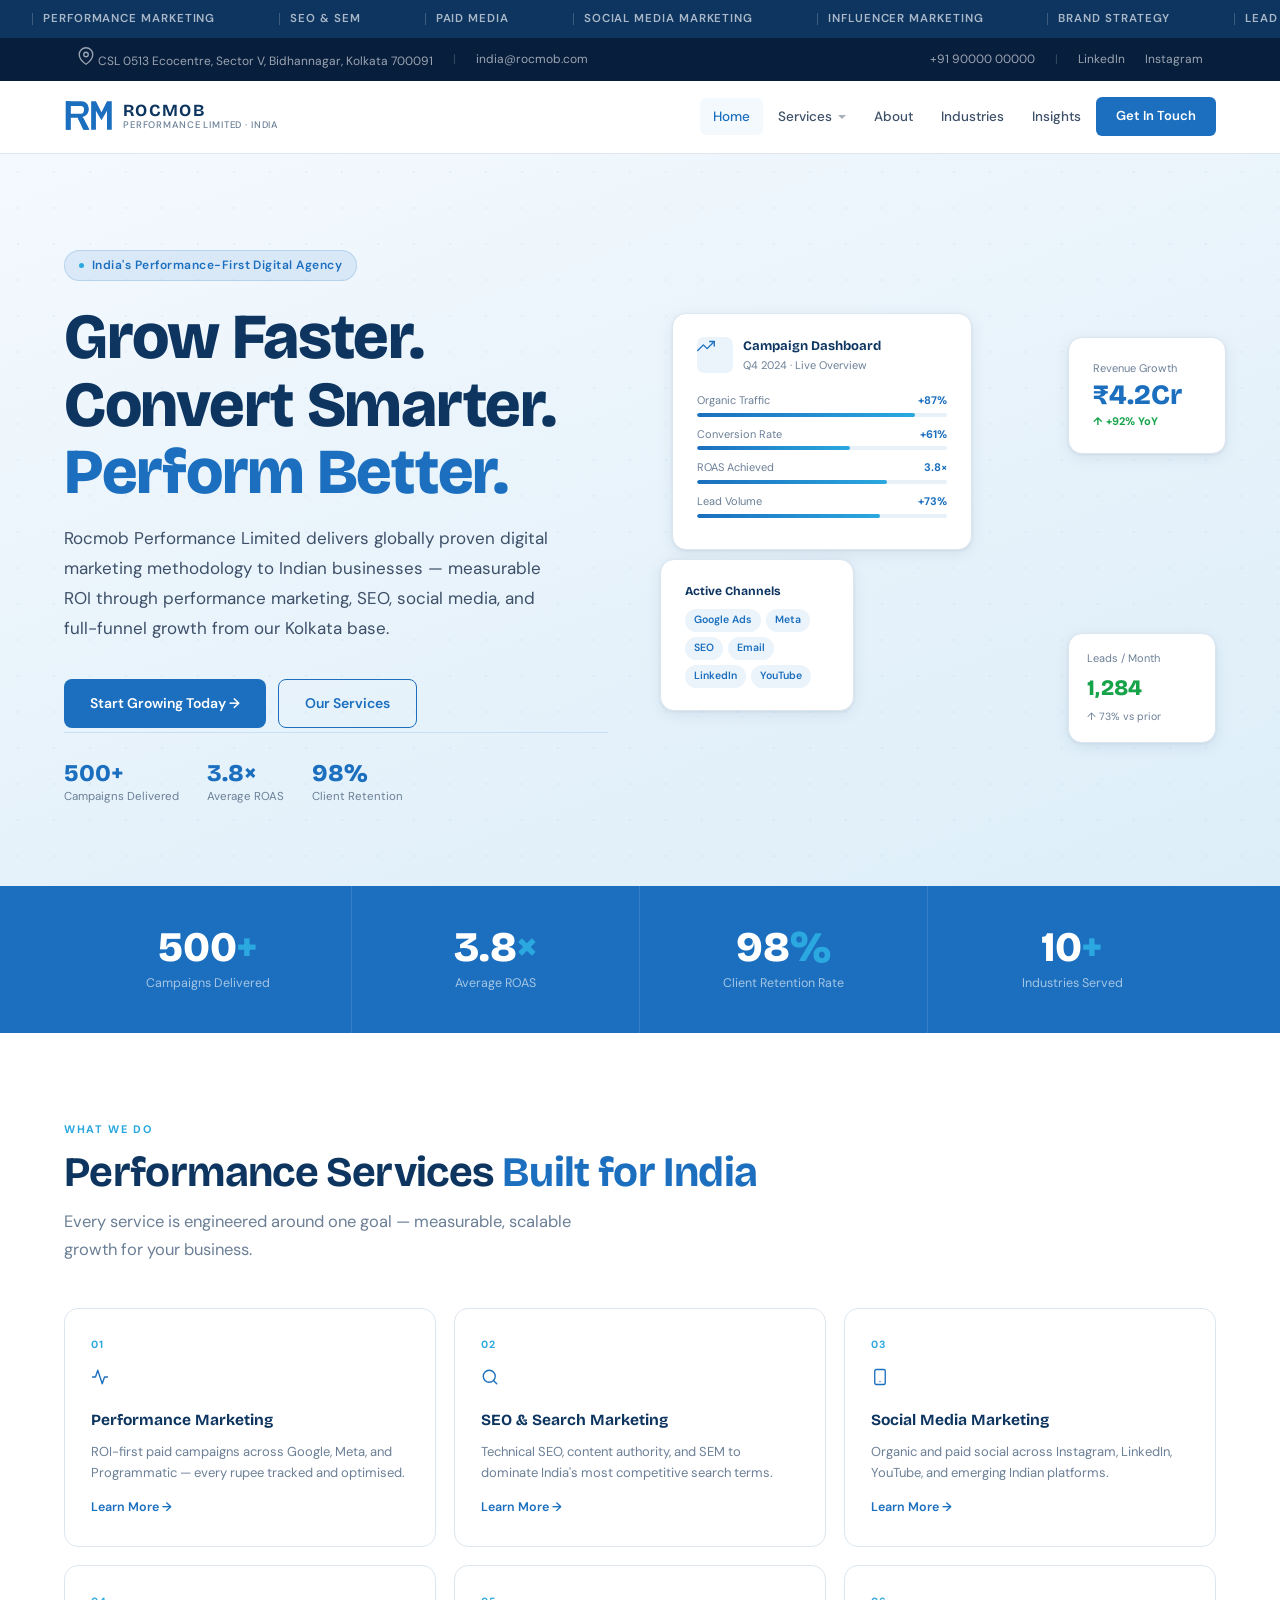
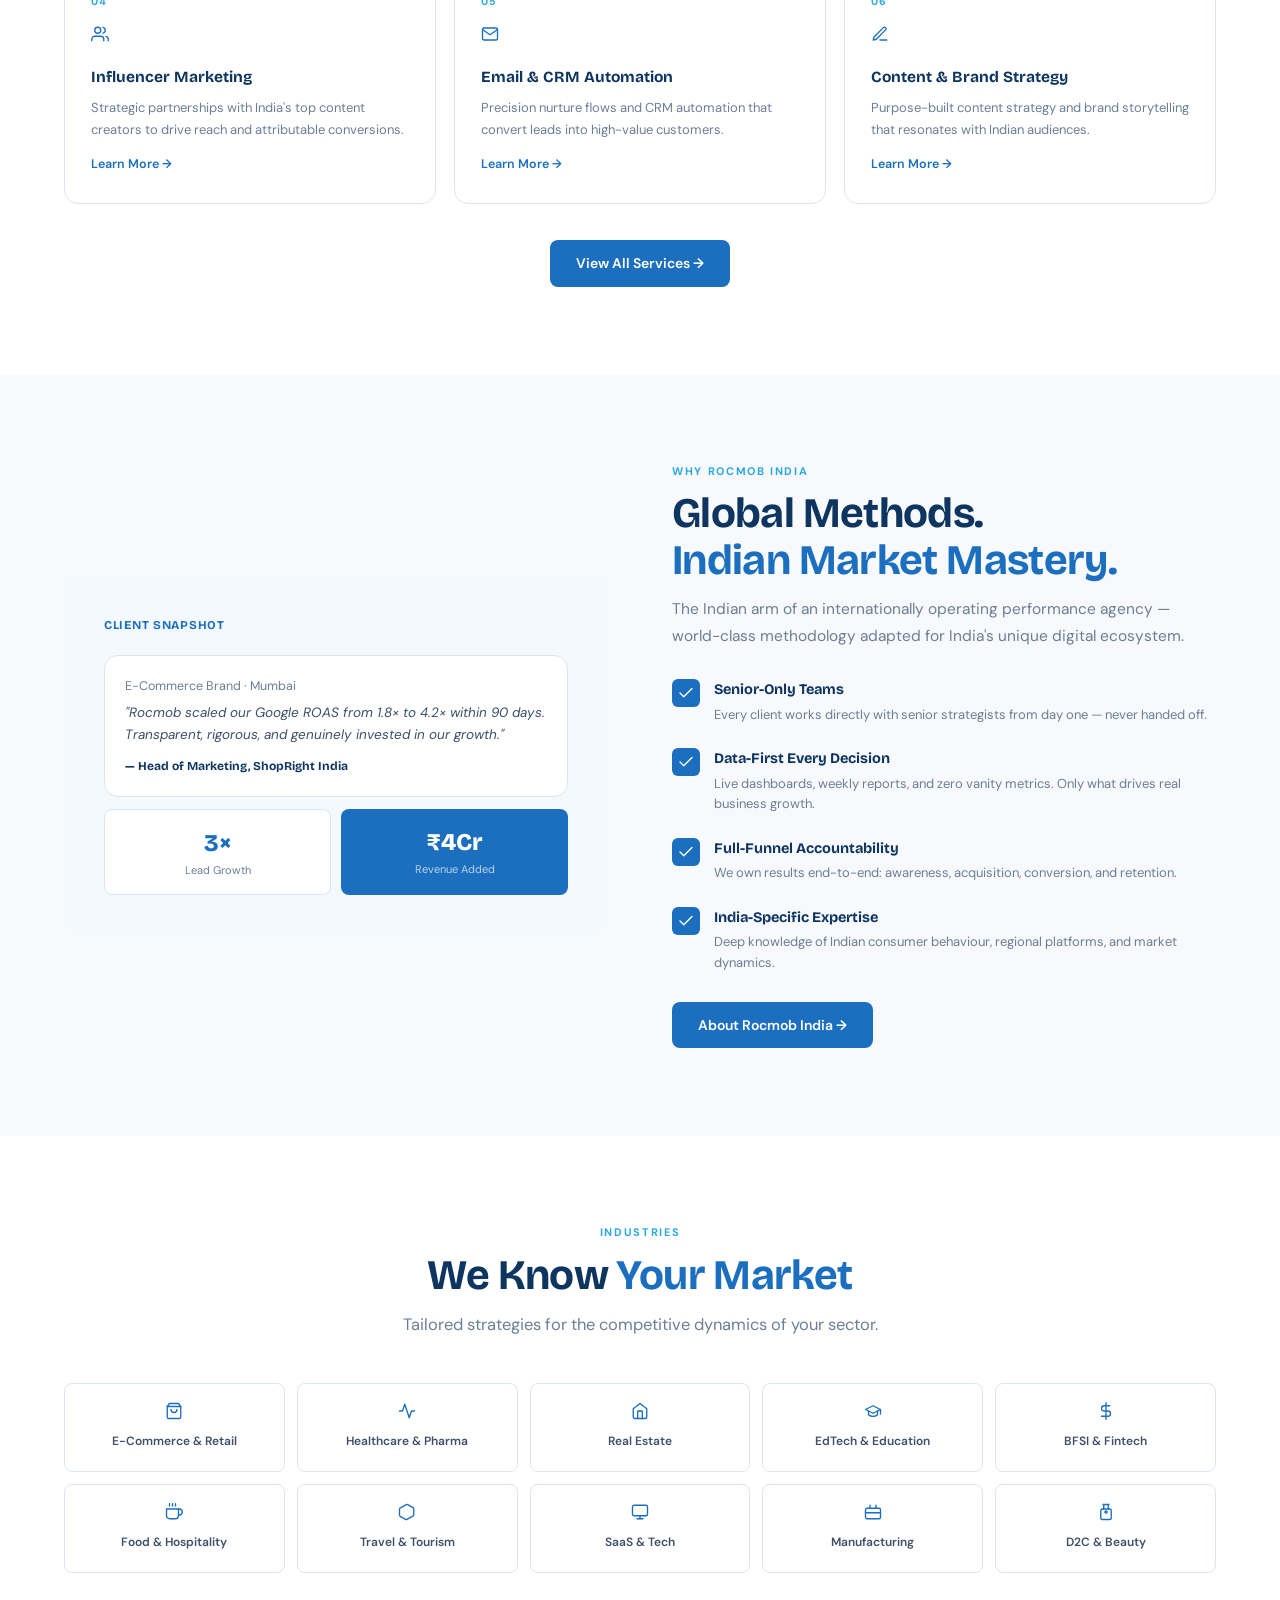
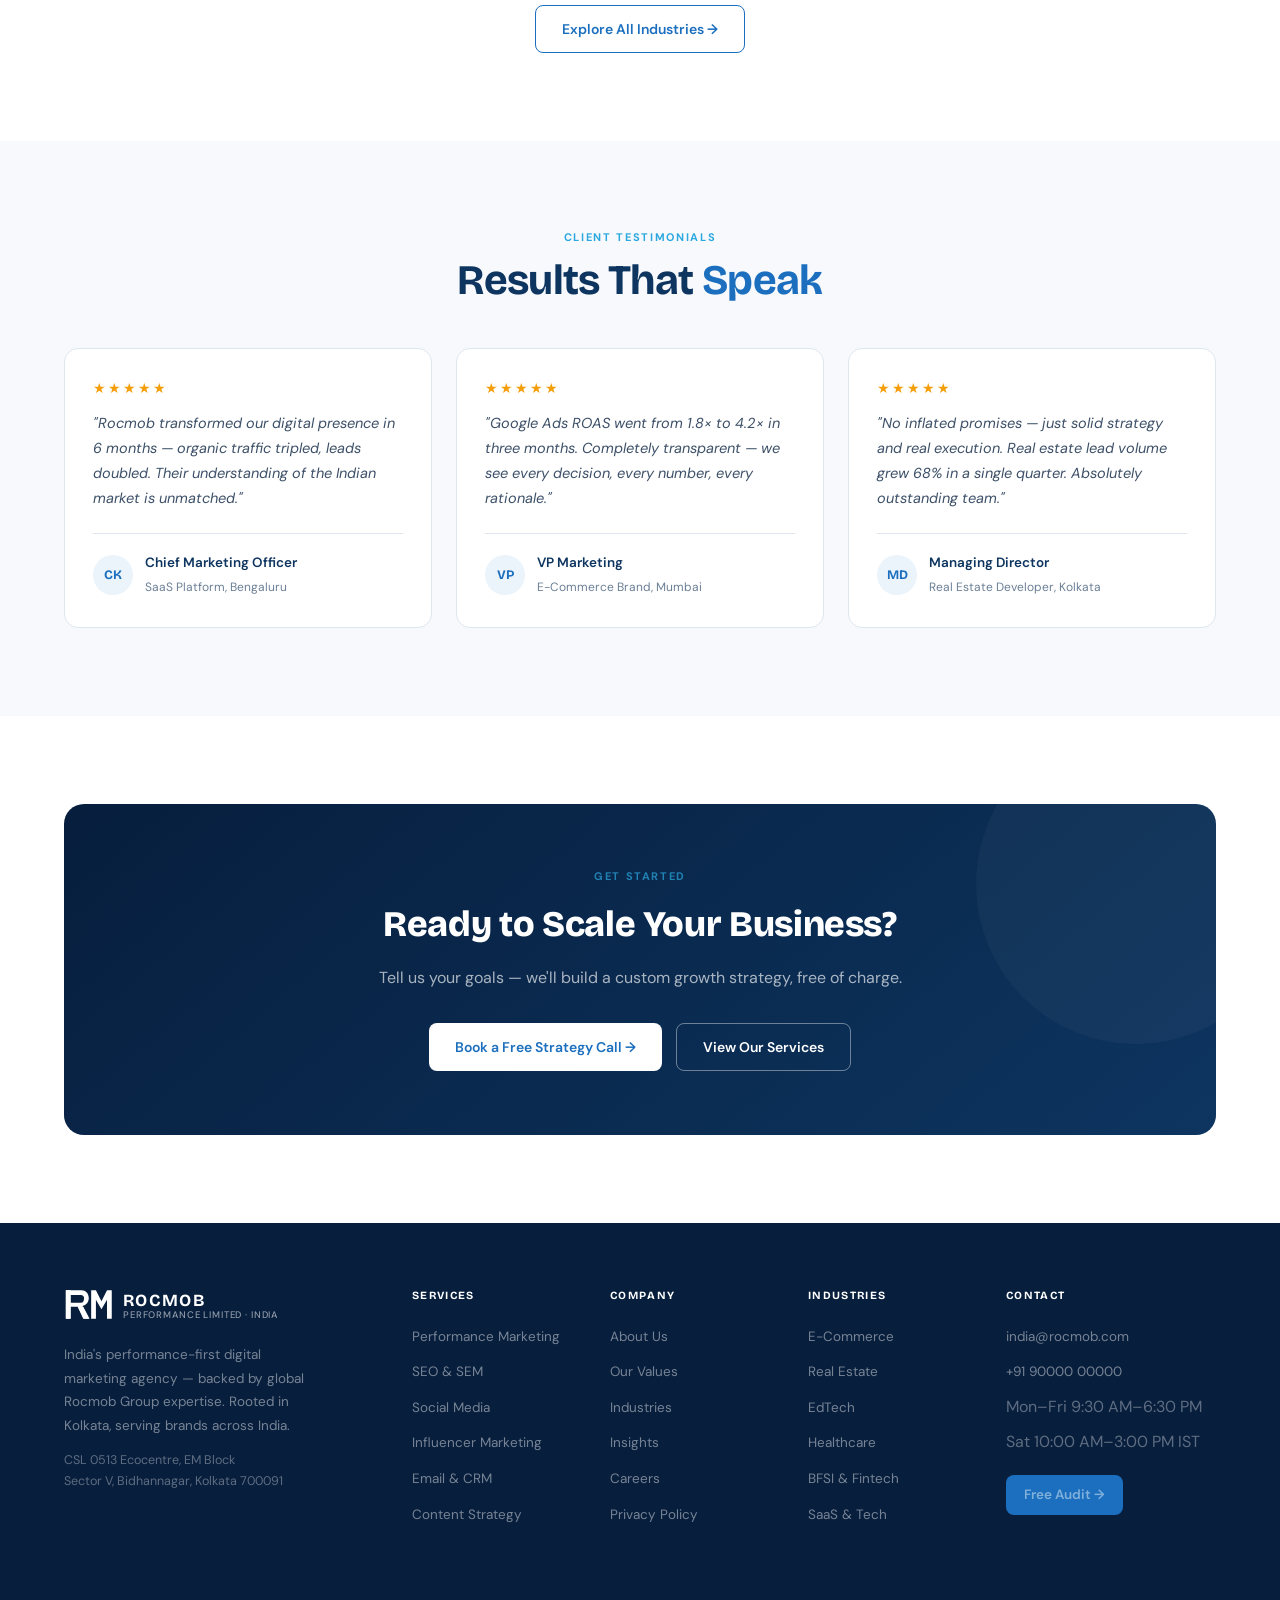
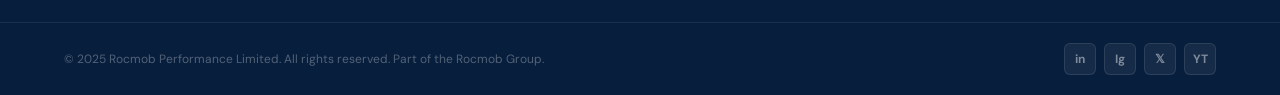
==== index.html @ 5820eddb "first commit" ====
<!DOCTYPE html>
<html lang="en">

<head>
    <meta charset="UTF-8">
    <meta name="viewport" content="width=device-width,initial-scale=1">
    <title>Home – Performance Marketing Agency, Kolkata — Rocmob Performance Limited</title>
    <link rel="stylesheet" href="_shared.css">
    <style>
        /* Hero */
        
        .hero {
            padding: 96px 0 80px;
            background: linear-gradient(160deg, #f4f9fe 0%, #e8f3fb 50%, #ddeef8 100%);
            position: relative;
            overflow: hidden;
        }
        
        .hero::before {
            content: '';
            position: absolute;
            inset: 0;
            background-image: radial-gradient(circle, rgba(27, 111, 190, 0.06) 1px, transparent 1px);
            background-size: 36px 36px;
        }
        
        .hero-grid {
            display: grid;
            grid-template-columns: 1fr 1fr;
            gap: 64px;
            align-items: center;
            position: relative;
            z-index: 1;
        }
        
        .hero-badge {
            display: inline-flex;
            align-items: center;
            gap: 8px;
            background: rgba(27, 111, 190, 0.1);
            border: 1px solid rgba(27, 111, 190, 0.18);
            color: var(--blue);
            font-size: 12px;
            font-weight: 600;
            padding: 5px 14px;
            border-radius: 100px;
            margin-bottom: 22px;
            letter-spacing: .04em;
        }
        
        .h-dot {
            width: 5px;
            height: 5px;
            background: var(--blue-lt);
            border-radius: 50%;
        }
        
        .hero-desc {
            font-size: 17px;
            color: var(--mid);
            line-height: 1.75;
            margin: 18px 0 36px;
            max-width: 500px;
        }
        
        .hero-kpi {
            display: flex;
            gap: 28px;
            padding-top: 28px;
            border-top: 1px solid rgba(27, 111, 190, 0.14);
            margin-top: 4px;
        }
        
        .kpi-num {
            font-family: 'Bricolage Grotesque', sans-serif;
            font-size: 24px;
            font-weight: 800;
            color: var(--blue);
            line-height: 1;
        }
        
        .kpi-lbl {
            font-size: 11.5px;
            color: var(--muted);
            margin-top: 3px;
        }
        /* Dashboard cards */
        
        .dash-wrap {
            position: relative;
            height: 430px;
        }
        
        .dc {
            position: absolute;
            background: #fff;
            border: 1px solid var(--border);
            border-radius: var(--r-lg);
            box-shadow: var(--sh);
            padding: 22px 24px;
        }
        
        .dc-main {
            width: 300px;
            top: 0;
            left: 0;
            z-index: 3;
        }
        
        .dc-hd {
            display: flex;
            align-items: center;
            gap: 10px;
            margin-bottom: 18px;
        }
        
        .dc-ico {
            width: 36px;
            height: 36px;
            background: var(--blue-pale);
            border-radius: 7px;
            display: flex;
            align-items: center;
            justify-content: center;
            font-size: 16px;
        }
        
        .dc-hd-txt {
            font-family: 'Bricolage Grotesque', sans-serif;
            font-size: 13px;
            font-weight: 700;
            color: var(--blue-dk);
        }
        
        .dc-hd-sub {
            font-size: 11px;
            color: var(--muted);
        }
        
        .bar-r {
            margin-bottom: 9px;
        }
        
        .bar-lbl {
            font-size: 11px;
            color: var(--muted);
            display: flex;
            justify-content: space-between;
            margin-bottom: 3px;
        }
        
        .bar-lbl strong {
            color: var(--blue);
            font-weight: 700;
        }
        
        .bar-t {
            height: 4px;
            background: #e8f0f8;
            border-radius: 2px;
            overflow: hidden;
        }
        
        .bar-f {
            height: 100%;
            background: linear-gradient(90deg, var(--blue), var(--blue-lt));
            border-radius: 2px;
        }
        
        .dc-r1 {
            width: 158px;
            top: 24px;
            right: -10px;
            z-index: 4;
        }
        
        .dc-r1 .big {
            font-family: 'Bricolage Grotesque', sans-serif;
            font-size: 28px;
            font-weight: 800;
            color: var(--blue);
            line-height: 1;
            margin: 4px 0;
        }
        
        .dc-r1 .up {
            font-size: 11px;
            color: #16a34a;
            font-weight: 700;
        }
        
        .dc-r2 {
            bottom: 32px;
            left: -12px;
            z-index: 4;
            width: 194px;
        }
        
        .dc-r3 {
            bottom: 0;
            right: 0;
            z-index: 3;
            width: 148px;
            padding: 16px 18px;
        }
        
        .pill-g {
            display: flex;
            flex-wrap: wrap;
            gap: 5px;
            margin-top: 8px;
        }
        
        .pill {
            background: var(--blue-pale);
            color: var(--blue);
            font-size: 10.5px;
            font-weight: 600;
            padding: 3px 9px;
            border-radius: 100px;
        }
        /* Services */
        
        .svc-grid {
            display: grid;
            grid-template-columns: repeat(3, 1fr);
            gap: 18px;
        }
        
        .svc {
            display: block;
            text-decoration: none;
            background: #fff;
            border: 1px solid var(--border);
            border-radius: var(--r-lg);
            padding: 28px 26px;
            transition: all .2s;
        }
        
        .svc:hover {
            border-color: var(--blue);
            box-shadow: var(--sh-md);
            transform: translateY(-3px);
        }
        
        .svc-n {
            font-size: 10.5px;
            font-weight: 700;
            letter-spacing: .1em;
            color: var(--blue-lt);
            margin-bottom: 14px;
            text-transform: uppercase;
        }
        
        .svc h3 {
            font-family: 'Bricolage Grotesque', sans-serif;
            font-size: 15.5px;
            font-weight: 700;
            color: var(--blue-dk);
            margin-bottom: 8px;
        }
        
        .svc p {
            font-size: 13px;
            color: var(--muted);
            line-height: 1.62;
        }
        
        .svc-arr {
            display: inline-flex;
            align-items: center;
            gap: 5px;
            color: var(--blue);
            font-size: 12.5px;
            font-weight: 600;
            margin-top: 14px;
        }
        /* Why */
        
        .why-l {
            background: var(--blue-xpale);
            border-radius: var(--r-xl);
            padding: 40px;
        }
        
        .why-item {
            display: flex;
            gap: 14px;
            margin-bottom: 22px;
        }
        
        .why-item:last-child {
            margin-bottom: 0;
        }
        
        .why-ck {
            width: 28px;
            height: 28px;
            background: var(--blue);
            border-radius: 6px;
            display: flex;
            align-items: center;
            justify-content: center;
            flex-shrink: 0;
            color: #fff;
            font-size: 12px;
            font-weight: 700;
            margin-top: 1px;
        }
        
        .why-item h4 {
            font-family: 'Bricolage Grotesque', sans-serif;
            font-size: 14.5px;
            font-weight: 700;
            color: var(--blue-dk);
            margin-bottom: 3px;
        }
        
        .why-item p {
            font-size: 13px;
            color: var(--muted);
            line-height: 1.6;
        }
        /* Ind */
        
        .ind-g {
            display: grid;
            grid-template-columns: repeat(5, 1fr);
            gap: 12px;
        }
        
        .ind {
            background: #fff;
            border: 1px solid var(--border);
            border-radius: var(--r);
            padding: 18px 12px;
            text-align: center;
            cursor: default;
            transition: all .18s;
        }
        
        .ind:hover {
            border-color: var(--blue);
            background: var(--blue-xpale);
        }
        
        .ind-i {
            font-size: 20px;
            display: block;
            margin-bottom: 7px;
        }
        
        .ind span {
            font-size: 12px;
            font-weight: 600;
            color: var(--mid);
        }
        
        .ind:hover span {
            color: var(--blue);
        }
        /* CTA box */
        
        .cta-box {
            background: linear-gradient(140deg, var(--navy) 0%, var(--blue-dk) 100%);
            border-radius: var(--r-xl);
            padding: 64px 56px;
            text-align: center;
            position: relative;
            overflow: hidden;
        }
        
        .cta-box::before {
            content: '';
            position: absolute;
            top: -80px;
            right: -80px;
            width: 320px;
            height: 320px;
            border-radius: 50%;
            background: rgba(255, 255, 255, 0.03);
        }
        
        .cta-box h2 {
            font-family: 'Bricolage Grotesque', sans-serif;
            font-size: 36px;
            font-weight: 800;
            color: #fff;
            margin-bottom: 12px;
            letter-spacing: -.01em;
        }
        
        .cta-box p {
            font-size: 16px;
            color: rgba(255, 255, 255, 0.65);
            margin-bottom: 32px;
        }
        
        @media(max-width:960px) {
            .hero-grid,
            .why-r {
                grid-template-columns: 1fr;
            }
            .dash-wrap {
                display: none;
            }
            .svc-grid {
                grid-template-columns: 1fr 1fr;
            }
            .ind-g {
                grid-template-columns: repeat(3, 1fr);
            }
        }
    </style>
</head>

<body>
    <div class="ticker">
        <div class="tk-track"><span class="tk-item">Performance Marketing</span><span class="tk-item">SEO &amp; SEM</span><span class="tk-item">Paid Media</span><span class="tk-item">Social Media Marketing</span><span class="tk-item">Influencer Marketing</span><span class="tk-item">Brand Strategy</span>
            <span class="tk-item">Lead Generation</span><span class="tk-item">Email &amp; CRM</span><span class="tk-item">Content Marketing</span><span class="tk-item">Conversion Optimisation</span><span class="tk-item">Google Ads</span><span class="tk-item">Meta Advertising</span>
            <span class="tk-item">Performance Marketing</span><span class="tk-item">SEO &amp; SEM</span><span class="tk-item">Paid Media</span><span class="tk-item">Social Media Marketing</span><span class="tk-item">Influencer Marketing</span><span class="tk-item">Brand Strategy</span>
            <span class="tk-item">Lead Generation</span><span class="tk-item">Email &amp; CRM</span><span class="tk-item">Content Marketing</span><span class="tk-item">Conversion Optimisation</span><span class="tk-item">Google Ads</span><span class="tk-item">Meta Advertising</span></div>
    </div>
    <div class="topbar">
        <div class="topbar-l">
            <span><svg width="18" height="18" viewBox="0 0 24 24" fill="none" stroke="currentColor" stroke-width="1.8" stroke-linecap="round" stroke-linejoin="round" style="flex-shrink:0;"><path d="M21 10c0 7-9 13-9 13s-9-6-9-13a9 9 0 0118 0z"/><circle cx="12" cy="10" r="3"/></svg> CSL 0513 Ecocentre, Sector V, Bidhannagar, Kolkata 700091</span>
            <span class="sep">|</span><a href="mailto:india@rocmob.com">india@rocmob.com</a>
        </div>
        <div class="topbar-r">
            <a href="tel:+919000000000">+91 90000 00000</a>
            <span class="sep">|</span><a href="#">LinkedIn</a><a href="#">Instagram</a>
        </div>
    </div>
    <header>
        <div class="hdr-inner">
            <a href="index.html" style="display:flex;align-items:center;gap:11px;text-decoration:none;flex-shrink:0;">
                <svg width="48" height="38" viewBox="0 0 60 48" fill="none" xmlns="http://www.w3.org/2000/svg" aria-label="Rocmob logo mark">
  <!-- R: vertical stem + bowl + diagonal leg -->
  <rect x="2" y="4" width="6" height="36" fill="#1B6FBE"/>
  <path d="M8 4 H22 C27 4 31 8 31 14 C31 19 28 23 23 24 L31 40 H24 L17 25 H8 V40 H2 V4Z M8 10 V20 H21 C24 20 25 18 25 14 C25 11 23 10 21 10Z" fill="#1B6FBE"/>
  <!-- diagonal leg of R cuts across -->
  <polygon points="17,25 24,25 32,40 25,40" fill="#1B6FBE"/>
  <!-- M: two peaks -->
  <polygon points="34,4 34,40 40,40 40,16 47,28 54,16 54,40 60,40 60,4 54,4 47,18 40,4" fill="#1B6FBE"/>
</svg>
                <div style="display:flex;flex-direction:column;line-height:1;">
                    <span style="font-family:'Bricolage Grotesque',sans-serif;font-size:17px;font-weight:700;color:#0D3560;letter-spacing:0.08em;">ROCMOB</span>
                    <span style="font-size:9.5px;font-weight:500;color:#6b7f96;letter-spacing:0.09em;text-transform:uppercase;margin-top:2px;">Performance Limited · India</span>
                </div>
            </a>
            <nav>
                <ul>
                    <li><a href="index.html" class="act">Home</a></li>
                    <li class="has-dd"><a href="services.html">Services</a>
                        <div class="dd">
                            <div class="dd-inner">
                                <a href="services.html#perf"><span class="dd-ico"><svg viewBox="0 0 24 24"><polyline points="22 12 18 12 15 21 9 3 6 12 2 12"/></svg></span>Performance Marketing</a>
                                <a href="services.html#seo"><span class="dd-ico"><svg viewBox="0 0 24 24"><circle cx="11" cy="11" r="8"/><line x1="21" y1="21" x2="16.65" y2="16.65"/></svg></span>SEO &amp; Search</a>
                                <a href="services.html#social"><span class="dd-ico"><svg viewBox="0 0 24 24"><path d="M18 2h-3a5 5 0 00-5 5v3H7v4h3v8h4v-8h3l1-4h-4V7a1 1 0 011-1h3z"/></svg></span>Social Media</a>
                                <a href="services.html#influencer"><span class="dd-ico"><svg viewBox="0 0 24 24"><path d="M17 21v-2a4 4 0 00-4-4H5a4 4 0 00-4 4v2"/><circle cx="9" cy="7" r="4"/><path d="M23 21v-2a4 4 0 00-3-3.87"/><path d="M16 3.13a4 4 0 010 7.75"/></svg></span>Influencer Marketing</a>
                                <a href="services.html#email"><span class="dd-ico"><svg viewBox="0 0 24 24"><path d="M4 4h16c1.1 0 2 .9 2 2v12c0 1.1-.9 2-2 2H4c-1.1 0-2-.9-2-2V6c0-1.1.9-2 2-2z"/><polyline points="22,6 12,13 2,6"/></svg></span>Email &amp; CRM</a>
                                <a href="services.html#content"><span class="dd-ico"><svg viewBox="0 0 24 24"><path d="M14 2H6a2 2 0 00-2 2v16a2 2 0 002 2h12a2 2 0 002-2V8z"/><polyline points="14 2 14 8 20 8"/><line x1="16" y1="13" x2="8" y2="13"/><line x1="16" y1="17" x2="8" y2="17"/><polyline points="10 9 9 9 8 9"/></svg></span>Content Strategy</a>
                            </div>
                        </div>
                    </li>
                    <li><a href="about.html">About</a></li>
                    <li><a href="industries.html">Industries</a></li>
                    <li><a href="blog.html">Insights</a></li>
                    <li><a href="contact.html" class="nav-cta">Get In Touch</a></li>
                </ul>
            </nav>
        </div>
    </header>

    <section class="hero">
        <div class="wrap hero-grid">
            <div>
                <div class="hero-badge"><span class="h-dot"></span>India's Performance-First Digital Agency</div>
                <h1 class="disp">Grow Faster.<br>Convert Smarter.<br><span>Perform Better.</span></h1>
                <p class="hero-desc">Rocmob Performance Limited delivers globally proven digital marketing methodology to Indian businesses — measurable ROI through performance marketing, SEO, social media, and full-funnel growth from our Kolkata base.</p>
                <div style="display:flex;gap:12px;flex-wrap:wrap;">
                    <a href="contact.html" class="btn btn-primary">Start Growing Today →</a>
                    <a href="services.html" class="btn btn-outline">Our Services</a>
                </div>
                <div class="hero-kpi">
                    <div>
                        <div class="kpi-num">500+</div>
                        <div class="kpi-lbl">Campaigns Delivered</div>
                    </div>
                    <div>
                        <div class="kpi-num">3.8×</div>
                        <div class="kpi-lbl">Average ROAS</div>
                    </div>
                    <div>
                        <div class="kpi-num">98%</div>
                        <div class="kpi-lbl">Client Retention</div>
                    </div>
                </div>
            </div>
            <div class="dash-wrap">
                <div class="dc dc-main">
                    <div class="dc-hd">
                        <div class="dc-ico" style="color:var(--blue);display:block;"><svg width="18" height="18" viewBox="0 0 24 24" fill="none" stroke="currentColor" stroke-width="1.8" stroke-linecap="round" stroke-linejoin="round" style="flex-shrink:0;"><polyline points="23 6 13.5 15.5 8.5 10.5 1 18"/><polyline points="17 6 23 6 23 12"/></svg></div>
                        <div>
                            <div class="dc-hd-txt">Campaign Dashboard</div>
                            <div class="dc-hd-sub">Q4 2024 · Live Overview</div>
                        </div>
                    </div>
                    <div class="bar-r">
                        <div class="bar-lbl"><span>Organic Traffic</span><strong>+87%</strong></div>
                        <div class="bar-t">
                            <div class="bar-f" style="width:87%"></div>
                        </div>
                    </div>
                    <div class="bar-r">
                        <div class="bar-lbl"><span>Conversion Rate</span><strong>+61%</strong></div>
                        <div class="bar-t">
                            <div class="bar-f" style="width:61%"></div>
                        </div>
                    </div>
                    <div class="bar-r">
                        <div class="bar-lbl"><span>ROAS Achieved</span><strong>3.8×</strong></div>
                        <div class="bar-t">
                            <div class="bar-f" style="width:76%"></div>
                        </div>
                    </div>
                    <div class="bar-r">
                        <div class="bar-lbl"><span>Lead Volume</span><strong>+73%</strong></div>
                        <div class="bar-t">
                            <div class="bar-f" style="width:73%"></div>
                        </div>
                    </div>
                </div>
                <div class="dc dc-r1">
                    <div style="font-size:11px;color:var(--muted);">Revenue Growth</div>
                    <div class="big">₹4.2Cr</div>
                    <div class="up">↑ +92% YoY</div>
                </div>
                <div class="dc dc-r2">
                    <div style="font-family:'Bricolage Grotesque',sans-serif;font-size:12px;font-weight:700;color:var(--blue-dk);margin-bottom:8px;">Active Channels</div>
                    <div class="pill-g">
                        <span class="pill">Google Ads</span><span class="pill">Meta</span><span class="pill">SEO</span>
                        <span class="pill">Email</span><span class="pill">LinkedIn</span><span class="pill">YouTube</span>
                    </div>
                </div>
                <div class="dc dc-r3">
                    <div style="font-size:11px;color:var(--muted);">Leads / Month</div>
                    <div style="font-family:'Bricolage Grotesque',sans-serif;font-size:22px;font-weight:800;color:#16a34a;margin:3px 0;">1,284</div>
                    <div style="font-size:10.5px;color:var(--muted);">↑ 73% vs prior</div>
                </div>
            </div>
        </div>
    </section>

    <div class="stats-bar">
        <div class="stats-inner">
            <div class="stat">
                <div class="stat-n">500<span class="stat-u">+</span></div>
                <div class="stat-l">Campaigns Delivered</div>
            </div>
            <div class="stat">
                <div class="stat-n">3.8<span class="stat-u">×</span></div>
                <div class="stat-l">Average ROAS</div>
            </div>
            <div class="stat">
                <div class="stat-n">98<span class="stat-u">%</span></div>
                <div class="stat-l">Client Retention Rate</div>
            </div>
            <div class="stat">
                <div class="stat-n">10<span class="stat-u">+</span></div>
                <div class="stat-l">Industries Served</div>
            </div>
        </div>
    </div>

    <section class="sec">
        <div class="wrap">
            <span class="lbl">What We Do</span>
            <h2 class="hd">Performance Services <span>Built for India</span></h2>
            <p class="sub">Every service is engineered around one goal — measurable, scalable growth for your business.</p>
            <div class="svc-grid">
                <a href="services.html#perf" class="svc">
                    <div class="svc-n">01</div>
                    <div style="margin-bottom:14px;color:var(--blue);"><svg width="18" height="18" viewBox="0 0 24 24" fill="none" stroke="currentColor" stroke-width="1.8" stroke-linecap="round" stroke-linejoin="round" style="flex-shrink:0;"><polyline points="22 12 18 12 15 21 9 3 6 12 2 12"/></svg></div>
                    <h3>Performance Marketing</h3>
                    <p>ROI-first paid campaigns across Google, Meta, and Programmatic — every rupee tracked and optimised.</p>
                    <div class="svc-arr">Learn More →</div>
                </a>
                <a href="services.html#seo" class="svc">
                    <div class="svc-n">02</div>
                    <div style="margin-bottom:14px;color:var(--blue);"><svg width="18" height="18" viewBox="0 0 24 24" fill="none" stroke="currentColor" stroke-width="1.8" stroke-linecap="round" stroke-linejoin="round" style="flex-shrink:0;"><circle cx="11" cy="11" r="8"/><line x1="21" y1="21" x2="16.65" y2="16.65"/></svg></div>
                    <h3>SEO &amp; Search Marketing</h3>
                    <p>Technical SEO, content authority, and SEM to dominate India's most competitive search terms.</p>
                    <div class="svc-arr">Learn More →</div>
                </a>
                <a href="services.html#social" class="svc">
                    <div class="svc-n">03</div>
                    <div style="margin-bottom:14px;color:var(--blue);"><svg width="18" height="18" viewBox="0 0 24 24" fill="none" stroke="currentColor" stroke-width="1.8" stroke-linecap="round" stroke-linejoin="round" style="flex-shrink:0;"><rect x="5" y="2" width="14" height="20" rx="2" ry="2"/><line x1="12" y1="18" x2="12.01" y2="18"/></svg></div>
                    <h3>Social Media Marketing</h3>
                    <p>Organic and paid social across Instagram, LinkedIn, YouTube, and emerging Indian platforms.</p>
                    <div class="svc-arr">Learn More →</div>
                </a>
                <a href="services.html#influencer" class="svc">
                    <div class="svc-n">04</div>
                    <div style="margin-bottom:14px;color:var(--blue);"><svg width="18" height="18" viewBox="0 0 24 24" fill="none" stroke="currentColor" stroke-width="1.8" stroke-linecap="round" stroke-linejoin="round" style="flex-shrink:0;"><path d="M17 21v-2a4 4 0 00-4-4H5a4 4 0 00-4 4v2"/><circle cx="9" cy="7" r="4"/><path d="M23 21v-2a4 4 0 00-3-3.87"/><path d="M16 3.13a4 4 0 010 7.75"/></svg></div>
                    <h3>Influencer Marketing</h3>
                    <p>Strategic partnerships with India's top content creators to drive reach and attributable conversions.</p>
                    <div class="svc-arr">Learn More →</div>
                </a>
                <a href="services.html#email" class="svc">
                    <div class="svc-n">05</div>
                    <div style="margin-bottom:14px;color:var(--blue);"><svg width="18" height="18" viewBox="0 0 24 24" fill="none" stroke="currentColor" stroke-width="1.8" stroke-linecap="round" stroke-linejoin="round" style="flex-shrink:0;"><path d="M4 4h16c1.1 0 2 .9 2 2v12c0 1.1-.9 2-2 2H4c-1.1 0-2-.9-2-2V6c0-1.1.9-2 2-2z"/><polyline points="22,6 12,13 2,6"/></svg></div>
                    <h3>Email &amp; CRM Automation</h3>
                    <p>Precision nurture flows and CRM automation that convert leads into high-value customers.</p>
                    <div class="svc-arr">Learn More →</div>
                </a>
                <a href="services.html#content" class="svc">
                    <div class="svc-n">06</div>
                    <div style="margin-bottom:14px;color:var(--blue);"><svg width="18" height="18" viewBox="0 0 24 24" fill="none" stroke="currentColor" stroke-width="1.8" stroke-linecap="round" stroke-linejoin="round" style="flex-shrink:0;"><path d="M12 20h9"/><path d="M16.5 3.5a2.121 2.121 0 013 3L7 19l-4 1 1-4L16.5 3.5z"/></svg></div>
                    <h3>Content &amp; Brand Strategy</h3>
                    <p>Purpose-built content strategy and brand storytelling that resonates with Indian audiences.</p>
                    <div class="svc-arr">Learn More →</div>
                </a>
            </div>
            <div style="text-align:center;margin-top:36px;"><a href="services.html" class="btn btn-primary">View All Services →</a></div>
        </div>
    </section>

    <section class="sec sec-alt">
        <div class="wrap">
            <div class="g2" style="align-items:center;gap:64px;">
                <div class="why-l">
                    <div style="font-family:'Bricolage Grotesque',sans-serif;font-size:12px;font-weight:700;color:var(--blue);margin-bottom:20px;letter-spacing:.06em;text-transform:uppercase;">Client Snapshot</div>
                    <div style="background:#fff;border-radius:var(--r-lg);padding:20px;border:1px solid var(--border);margin-bottom:12px;">
                        <div style="font-size:12.5px;color:var(--muted);margin-bottom:6px;">E-Commerce Brand · Mumbai</div>
                        <div style="font-size:13.5px;color:var(--mid);font-style:italic;line-height:1.65;">"Rocmob scaled our Google ROAS from 1.8× to 4.2× within 90 days. Transparent, rigorous, and genuinely invested in our growth."</div>
                        <div style="font-family:'Bricolage Grotesque',sans-serif;font-size:12px;font-weight:700;color:var(--blue-dk);margin-top:10px;">— Head of Marketing, ShopRight India</div>
                    </div>
                    <div style="display:grid;grid-template-columns:1fr 1fr;gap:10px;">
                        <div style="background:#fff;border-radius:var(--r);padding:14px;border:1px solid var(--border);text-align:center;">
                            <div style="font-family:'Bricolage Grotesque',sans-serif;font-size:24px;font-weight:800;color:var(--blue);">3×</div>
                            <div style="font-size:11px;color:var(--muted);">Lead Growth</div>
                        </div>
                        <div style="background:var(--blue);border-radius:var(--r);padding:14px;text-align:center;">
                            <div style="font-family:'Bricolage Grotesque',sans-serif;font-size:24px;font-weight:800;color:#fff;">₹4Cr</div>
                            <div style="font-size:11px;color:rgba(255,255,255,0.7);">Revenue Added</div>
                        </div>
                    </div>
                </div>
                <div>
                    <span class="lbl">Why Rocmob India</span>
                    <h2 class="hd">Global Methods.<br><span>Indian Market Mastery.</span></h2>
                    <p style="font-size:15.5px;color:var(--muted);line-height:1.75;margin-bottom:28px;">The Indian arm of an internationally operating performance agency — world-class methodology adapted for India's unique digital ecosystem.</p>
                    <div>
                        <div class="why-item">
                            <div class="why-ck"><svg width="18" height="18" viewBox="0 0 24 24" fill="none" stroke="currentColor" stroke-width="1.8" stroke-linecap="round" stroke-linejoin="round" style="flex-shrink:0;"><polyline points="20 6 9 17 4 12"/></svg></div>
                            <div>
                                <h4>Senior-Only Teams</h4>
                                <p>Every client works directly with senior strategists from day one — never handed off.</p>
                            </div>
                        </div>
                        <div class="why-item">
                            <div class="why-ck"><svg width="18" height="18" viewBox="0 0 24 24" fill="none" stroke="currentColor" stroke-width="1.8" stroke-linecap="round" stroke-linejoin="round" style="flex-shrink:0;"><polyline points="20 6 9 17 4 12"/></svg></div>
                            <div>
                                <h4>Data-First Every Decision</h4>
                                <p>Live dashboards, weekly reports, and zero vanity metrics. Only what drives real business growth.</p>
                            </div>
                        </div>
                        <div class="why-item">
                            <div class="why-ck"><svg width="18" height="18" viewBox="0 0 24 24" fill="none" stroke="currentColor" stroke-width="1.8" stroke-linecap="round" stroke-linejoin="round" style="flex-shrink:0;"><polyline points="20 6 9 17 4 12"/></svg></div>
                            <div>
                                <h4>Full-Funnel Accountability</h4>
                                <p>We own results end-to-end: awareness, acquisition, conversion, and retention.</p>
                            </div>
                        </div>
                        <div class="why-item">
                            <div class="why-ck"><svg width="18" height="18" viewBox="0 0 24 24" fill="none" stroke="currentColor" stroke-width="1.8" stroke-linecap="round" stroke-linejoin="round" style="flex-shrink:0;"><polyline points="20 6 9 17 4 12"/></svg></div>
                            <div>
                                <h4>India-Specific Expertise</h4>
                                <p>Deep knowledge of Indian consumer behaviour, regional platforms, and market dynamics.</p>
                            </div>
                        </div>
                    </div>
                    <div style="margin-top:28px;"><a href="about.html" class="btn btn-primary">About Rocmob India →</a></div>
                </div>
            </div>
        </div>
    </section>

    <section class="sec">
        <div class="wrap">
            <div style="text-align:center;margin-bottom:44px;">
                <span class="lbl">Industries</span>
                <h2 class="hd">We Know <span>Your Market</span></h2>
                <p class="sub" style="margin:0 auto;">Tailored strategies for the competitive dynamics of your sector.</p>
            </div>
            <div class="ind-g">
                <div class="ind"><span class="ind-i" style="display:flex;justify-content:center;color:var(--blue);"><svg width="18" height="18" viewBox="0 0 24 24" fill="none" stroke="currentColor" stroke-width="1.8" stroke-linecap="round" stroke-linejoin="round" style="flex-shrink:0;"><path d="M6 2L3 6v14a2 2 0 002 2h14a2 2 0 002-2V6l-3-4z"/><line x1="3" y1="6" x2="21" y2="6"/><path d="M16 10a4 4 0 01-8 0"/></svg></span><span>E-Commerce &amp; Retail</span></div>
                <div class="ind"><span class="ind-i" style="display:flex;justify-content:center;color:var(--blue);"><svg width="18" height="18" viewBox="0 0 24 24" fill="none" stroke="currentColor" stroke-width="1.8" stroke-linecap="round" stroke-linejoin="round" style="flex-shrink:0;"><path d="M22 12h-4l-3 9L9 3l-3 9H2"/></svg></span><span>Healthcare &amp; Pharma</span></div>
                <div class="ind"><span class="ind-i" style="display:flex;justify-content:center;color:var(--blue);"><svg width="18" height="18" viewBox="0 0 24 24" fill="none" stroke="currentColor" stroke-width="1.8" stroke-linecap="round" stroke-linejoin="round" style="flex-shrink:0;"><path d="M3 9l9-7 9 7v11a2 2 0 01-2 2H5a2 2 0 01-2-2z"/><polyline points="9 22 9 12 15 12 15 22"/></svg></span><span>Real Estate</span></div>
                <div class="ind"><span class="ind-i" style="display:flex;justify-content:center;color:var(--blue);"><svg width="18" height="18" viewBox="0 0 24 24" fill="none" stroke="currentColor" stroke-width="1.8" stroke-linecap="round" stroke-linejoin="round" style="flex-shrink:0;"><path d="M22 10v6M2 10l10-5 10 5-10 5z"/><path d="M6 12v5c3 3 9 3 12 0v-5"/></svg></span><span>EdTech &amp; Education</span></div>
                <div class="ind"><span class="ind-i" style="display:flex;justify-content:center;color:var(--blue);"><svg width="18" height="18" viewBox="0 0 24 24" fill="none" stroke="currentColor" stroke-width="1.8" stroke-linecap="round" stroke-linejoin="round" style="flex-shrink:0;"><line x1="12" y1="1" x2="12" y2="23"/><path d="M17 5H9.5a3.5 3.5 0 000 7h5a3.5 3.5 0 010 7H6"/></svg></span><span>BFSI &amp; Fintech</span></div>
                <div class="ind"><span class="ind-i" style="display:flex;justify-content:center;color:var(--blue);"><svg width="18" height="18" viewBox="0 0 24 24" fill="none" stroke="currentColor" stroke-width="1.8" stroke-linecap="round" stroke-linejoin="round" style="flex-shrink:0;"><path d="M18 8h1a4 4 0 010 8h-1"/><path d="M2 8h16v9a4 4 0 01-4 4H6a4 4 0 01-4-4V8z"/><line x1="6" y1="1" x2="6" y2="4"/><line x1="10" y1="1" x2="10" y2="4"/><line x1="14" y1="1" x2="14" y2="4"/></svg></span><span>Food &amp; Hospitality</span></div>
                <div class="ind"><span class="ind-i" style="display:flex;justify-content:center;color:var(--blue);"><svg width="18" height="18" viewBox="0 0 24 24" fill="none" stroke="currentColor" stroke-width="1.8" stroke-linecap="round" stroke-linejoin="round" style="flex-shrink:0;"><path d="M21 16V8a2 2 0 00-1-1.73l-7-4a2 2 0 00-2 0l-7 4A2 2 0 002 8v8a2 2 0 001 1.73l7 4a2 2 0 002 0l7-4A2 2 0 0021 16z"/></svg></span><span>Travel &amp; Tourism</span></div>
                <div class="ind"><span class="ind-i" style="display:flex;justify-content:center;color:var(--blue);"><svg width="18" height="18" viewBox="0 0 24 24" fill="none" stroke="currentColor" stroke-width="1.8" stroke-linecap="round" stroke-linejoin="round" style="flex-shrink:0;"><rect x="2" y="3" width="20" height="14" rx="2" ry="2"/><line x1="8" y1="21" x2="16" y2="21"/><line x1="12" y1="17" x2="12" y2="21"/></svg></span><span>SaaS &amp; Tech</span></div>
                <div class="ind"><span class="ind-i" style="display:flex;justify-content:center;color:var(--blue);"><svg width="18" height="18" viewBox="0 0 24 24" fill="none" stroke="currentColor" stroke-width="1.8" stroke-linecap="round" stroke-linejoin="round" style="flex-shrink:0;"><rect x="2" y="7" width="20" height="14" rx="2"/><path d="M16 7V3M8 7V3M2 13h20"/></svg></span><span>Manufacturing</span></div>
                <div class="ind"><span class="ind-i" style="display:flex;justify-content:center;color:var(--blue);"><svg width="18" height="18" viewBox="0 0 24 24" fill="none" stroke="currentColor" stroke-width="1.8" stroke-linecap="round" stroke-linejoin="round" style="flex-shrink:0;"><path d="M9 2v6"/><path d="M15 2v6"/><path d="M8 2h8"/><rect x="5" y="8" width="14" height="14" rx="2"/><path d="M10 12h4M12 10v4"/></svg></span><span>D2C &amp; Beauty</span></div>
            </div>
            <div style="text-align:center;margin-top:32px;"><a href="industries.html" class="btn btn-outline">Explore All Industries →</a></div>
        </div>
    </section>

    <section class="sec sec-alt">
        <div class="wrap">
            <div style="text-align:center;margin-bottom:44px;">
                <span class="lbl">Client Testimonials</span>
                <h2 class="hd">Results That <span>Speak</span></h2>
            </div>
            <div class="g3">
                <div class="testi">
                    <div class="stars">★★★★★</div>
                    <blockquote>"Rocmob transformed our digital presence in 6 months — organic traffic tripled, leads doubled. Their understanding of the Indian market is unmatched."</blockquote>
                    <div class="t-auth">
                        <div class="t-av">CK</div>
                        <div class="t-av-info">
                            <h5>Chief Marketing Officer</h5><span>SaaS Platform, Bengaluru</span></div>
                    </div>
                </div>
                <div class="testi">
                    <div class="stars">★★★★★</div>
                    <blockquote>"Google Ads ROAS went from 1.8× to 4.2× in three months. Completely transparent — we see every decision, every number, every rationale."</blockquote>
                    <div class="t-auth">
                        <div class="t-av">VP</div>
                        <div class="t-av-info">
                            <h5>VP Marketing</h5><span>E-Commerce Brand, Mumbai</span></div>
                    </div>
                </div>
                <div class="testi">
                    <div class="stars">★★★★★</div>
                    <blockquote>"No inflated promises — just solid strategy and real execution. Real estate lead volume grew 68% in a single quarter. Absolutely outstanding team."</blockquote>
                    <div class="t-auth">
                        <div class="t-av">MD</div>
                        <div class="t-av-info">
                            <h5>Managing Director</h5><span>Real Estate Developer, Kolkata</span></div>
                    </div>
                </div>
            </div>
        </div>
    </section>

    <section class="sec">
        <div class="wrap">
            <div class="cta-box">
                <div style="position:relative;z-index:1;">
                    <span class="lbl lbl-dk">Get Started</span>
                    <h2>Ready to Scale Your Business?</h2>
                    <p>Tell us your goals — we'll build a custom growth strategy, free of charge.</p>
                    <div style="display:flex;gap:14px;justify-content:center;flex-wrap:wrap;">
                        <a href="contact.html" class="btn btn-white">Book a Free Strategy Call →</a>
                        <a href="services.html" class="btn btn-white-outline">View Our Services</a>
                    </div>
                </div>
            </div>
        </div>
    </section>

    <footer>
        <div class="ft-main">
            <div class="ft-grid">
                <div class="ft-brand">
                    <a href="index.html" style="display:flex;align-items:center;gap:11px;text-decoration:none;flex-shrink:0;">
                        <svg width="48" height="38" viewBox="0 0 60 48" fill="none" xmlns="http://www.w3.org/2000/svg" aria-label="Rocmob logo mark">
  <!-- R: vertical stem + bowl + diagonal leg -->
  <rect x="2" y="4" width="6" height="36" fill="#ffffff"/>
  <path d="M8 4 H22 C27 4 31 8 31 14 C31 19 28 23 23 24 L31 40 H24 L17 25 H8 V40 H2 V4Z M8 10 V20 H21 C24 20 25 18 25 14 C25 11 23 10 21 10Z" fill="#ffffff"/>
  <!-- diagonal leg of R cuts across -->
  <polygon points="17,25 24,25 32,40 25,40" fill="#ffffff"/>
  <!-- M: two peaks -->
  <polygon points="34,4 34,40 40,40 40,16 47,28 54,16 54,40 60,40 60,4 54,4 47,18 40,4" fill="#ffffff"/>
</svg>
                        <div style="display:flex;flex-direction:column;line-height:1;">
                            <span style="font-family:'Bricolage Grotesque',sans-serif;font-size:17px;font-weight:700;color:#ffffff;letter-spacing:0.08em;">ROCMOB</span>
                            <span style="font-size:9.5px;font-weight:500;color:rgba(255,255,255,0.55);letter-spacing:0.09em;text-transform:uppercase;margin-top:2px;">Performance Limited · India</span>
                        </div>
                    </a>
                    <p>India's performance-first digital marketing agency — backed by global Rocmob Group expertise. Rooted in Kolkata, serving brands across India.</p>
                    <p style="margin-top:12px;font-size:12.5px;color:rgba(255,255,255,0.35);">CSL 0513 Ecocentre, EM Block<br>Sector V, Bidhannagar, Kolkata 700091</p>
                </div>
                <div class="ft-col">
                    <h5>Services</h5>
                    <ul>
                        <li><a href="services.html#perf">Performance Marketing</a></li>
                        <li><a href="services.html#seo">SEO &amp; SEM</a></li>
                        <li><a href="services.html#social">Social Media</a></li>
                        <li><a href="services.html#influencer">Influencer Marketing</a></li>
                        <li><a href="services.html#email">Email &amp; CRM</a></li>
                        <li><a href="services.html#content">Content Strategy</a></li>
                    </ul>
                </div>
                <div class="ft-col">
                    <h5>Company</h5>
                    <ul>
                        <li><a href="about.html">About Us</a></li>
                        <li><a href="about.html#values">Our Values</a></li>
                        <li><a href="industries.html">Industries</a></li>
                        <li><a href="blog.html">Insights</a></li>
                        <li><a href="contact.html">Careers</a></li>
                        <li><a href="#">Privacy Policy</a></li>
                    </ul>
                </div>
                <div class="ft-col">
                    <h5>Industries</h5>
                    <ul>
                        <li><a href="industries.html">E-Commerce</a></li>
                        <li><a href="industries.html">Real Estate</a></li>
                        <li><a href="industries.html">EdTech</a></li>
                        <li><a href="industries.html">Healthcare</a></li>
                        <li><a href="industries.html">BFSI &amp; Fintech</a></li>
                        <li><a href="industries.html">SaaS &amp; Tech</a></li>
                    </ul>
                </div>
                <div class="ft-col">
                    <h5>Contact</h5>
                    <ul>
                        <li><a href="mailto:india@rocmob.com">india@rocmob.com</a></li>
                        <li><a href="tel:+919000000000">+91 90000 00000</a></li>
                        <li><span style="color:rgba(255,255,255,0.35)">Mon–Fri 9:30 AM–6:30 PM</span></li>
                        <li><span style="color:rgba(255,255,255,0.35)">Sat 10:00 AM–3:00 PM IST</span></li>
                    </ul>
                    <div style="margin-top:20px;"><a href="contact.html" class="btn btn-primary btn-sm">Free Audit →</a></div>
                </div>
            </div>
        </div>
        <div class="ft-bot">
            <p>© 2025 Rocmob Performance Limited. All rights reserved. Part of the Rocmob Group.</p>
            <div class="soc"><a href="#">in</a><a href="#">Ig</a><a href="#">𝕏</a><a href="#">YT</a></div>
        </div>
    </footer>
    <script>
        (function() {
            var dds = document.querySelectorAll('.has-dd');
            dds.forEach(function(el) {
                var link = el.querySelector(':scope > a');
                link.addEventListener('click', function(e) {
                    e.preventDefault();
                    var isOpen = el.classList.contains('open');
                    dds.forEach(function(d) {
                        d.classList.remove('open');
                    });
                    if (!isOpen) el.classList.add('open');
                });
            });
            document.addEventListener('click', function(e) {
                if (!e.target.closest('.has-dd')) dds.forEach(function(d) {
                    d.classList.remove('open');
                });
            });
        })();
    </script>
</body>

</html>
---- _shared.css ----
@import url('https://fonts.googleapis.com/css2?family=Bricolage+Grotesque:opsz,wght@12..96,400;12..96,500;12..96,600;12..96,700;12..96,800&family=DM+Sans:ital,opsz,wght@0,9..40,300;0,9..40,400;0,9..40,500;0,9..40,600;1,9..40,400&display=swap');
*,
*::before,
*::after {
    margin: 0;
    padding: 0;
    box-sizing: border-box;
}

html {
    scroll-behavior: smooth;
    font-size: 16px;
}

body {
    font-family: 'DM Sans', sans-serif;
    background: #fff;
    color: #1a2535;
    line-height: 1.6;
    -webkit-font-smoothing: antialiased;
}

:root {
    --blue: #1B6FBE;
    --blue-dk: #0D3560;
    --blue-lt: #2BA8E0;
    --blue-pale: #EBF4FB;
    --blue-xpale: #F4F9FE;
    --navy: #071E3D;
    --white: #ffffff;
    --off: #F7F9FC;
    --text: #1a2535;
    --mid: #3d5068;
    --muted: #6b7f96;
    --border: #DDE6EF;
    --border2: #C8D8E8;
    --r: 8px;
    --r-lg: 14px;
    --r-xl: 20px;
    --sh: 0 1px 3px rgba(13, 53, 96, 0.07), 0 4px 16px rgba(13, 53, 96, 0.08);
    --sh-md: 0 2px 8px rgba(13, 53, 96, 0.08), 0 8px 32px rgba(13, 53, 96, 0.12);
    --sh-lg: 0 8px 24px rgba(13, 53, 96, 0.1), 0 24px 64px rgba(13, 53, 96, 0.14);
}


/* ── TOPBAR ── */

.topbar {
    background: var(--navy);
    padding: 9px 6%;
    display: flex;
    justify-content: space-between;
    align-items: center;
}

.topbar-l,
.topbar-r {
    display: flex;
    align-items: center;
    gap: 20px;
}

.topbar span,
.topbar a {
    font-size: 12px;
    color: rgba(255, 255, 255, 0.6);
    text-decoration: none;
}

.topbar a:hover {
    color: rgba(255, 255, 255, 0.9);
}

.topbar .sep {
    color: rgba(255, 255, 255, 0.2);
}


/* ── HEADER ── */

header {
    background: var(--white);
    border-bottom: 1px solid var(--border);
    position: sticky;
    top: 0;
    z-index: 900;
}

.hdr-inner {
    max-width: 1320px;
    margin: 0 auto;
    padding: 0 5%;
    display: flex;
    align-items: center;
    justify-content: space-between;
    height: 72px;
}

nav ul {
    list-style: none;
    display: flex;
    align-items: center;
    gap: 2px;
}

nav ul a {
    font-size: 13.5px;
    font-weight: 500;
    color: var(--mid);
    text-decoration: none;
    padding: 8px 13px;
    border-radius: 6px;
    transition: color .18s, background .18s;
    display: flex;
    align-items: center;
    gap: 4px;
}

nav ul a:hover,
nav ul a.act {
    color: var(--blue);
    background: var(--blue-xpale);
}

.has-dd {
    position: relative;
}

.has-dd>a::after {
    content: "";
    display: inline-block;
    width: 0;
    height: 0;
    border-left: 4px solid transparent;
    border-right: 4px solid transparent;
    border-top: 4px solid currentColor;
    opacity: .45;
    margin-left: 2px;
    transition: transform .18s;
    vertical-align: middle;
}

.has-dd.open>a::after {
    transform: rotate(180deg);
}

.dd {
    position: absolute;
    top: 100%;
    left: 0;
    padding-top: 8px;
    min-width: 232px;
    z-index: 999;
    opacity: 0;
    pointer-events: none;
    transform: translateY(-4px);
    transition: opacity .18s, transform .18s;
}

.has-dd.open .dd {
    opacity: 1;
    pointer-events: all;
    transform: translateY(0);
}

.dd-inner {
    background: #fff;
    border: 1px solid var(--border);
    border-radius: var(--r-lg);
    box-shadow: 0 8px 32px rgba(13, 53, 96, 0.13);
    padding: 8px;
}

.dd a {
    display: flex !important;
    align-items: center;
    gap: 10px;
    padding: 9px 12px !important;
    border-radius: 6px !important;
    font-size: 13px !important;
    color: var(--mid) !important;
    text-decoration: none;
}

.dd a:hover {
    background: var(--blue-xpale) !important;
    color: var(--blue) !important;
}

.dd-ico {
    width: 28px;
    height: 28px;
    background: #f0f6fc;
    border-radius: 5px;
    display: flex;
    align-items: center;
    justify-content: center;
    flex-shrink: 0;
}

.dd-ico svg {
    width: 14px;
    height: 14px;
    stroke: var(--blue);
    fill: none;
    stroke-width: 1.8;
    stroke-linecap: round;
    stroke-linejoin: round;
}

.nav-cta {
    background: var(--blue) !important;
    color: #fff !important;
    padding: 9px 20px !important;
    border-radius: 6px !important;
    font-weight: 600 !important;
    font-size: 13px !important;
}

.nav-cta:hover {
    background: var(--blue-dk) !important;
}


/* ── TICKER ── */

.ticker {
    background: var(--blue-dk);
    padding: 10px 0;
    overflow: hidden;
}

.tk-track {
    display: flex;
    white-space: nowrap;
    animation: tick 35s linear infinite;
    width: max-content;
}

.tk-item {
    padding: 0 32px;
    font-size: 11.5px;
    font-weight: 600;
    letter-spacing: .08em;
    text-transform: uppercase;
    color: rgba(255, 255, 255, 0.65);
    display: inline-flex;
    align-items: center;
    gap: 10px;
}

.tk-item::before {
    content: "";
    width: 1px;
    height: 12px;
    background: rgba(255, 255, 255, 0.2);
    flex-shrink: 0;
}

@keyframes tick {
    to {
        transform: translateX(-50%);
    }
}


/* ── BUTTONS ── */

.btn {
    display: inline-flex;
    align-items: center;
    gap: 8px;
    padding: 12px 26px;
    border-radius: var(--r);
    font-family: inherit;
    font-size: 14px;
    font-weight: 600;
    cursor: pointer;
    text-decoration: none;
    transition: all .18s;
    border: none;
}

.btn-primary {
    background: var(--blue);
    color: #fff;
}

.btn-primary:hover {
    background: var(--blue-dk);
    transform: translateY(-1px);
    box-shadow: 0 4px 16px rgba(27, 111, 190, 0.3);
}

.btn-outline {
    background: transparent;
    color: var(--blue);
    border: 1.5px solid var(--blue);
}

.btn-outline:hover {
    background: var(--blue);
    color: #fff;
    transform: translateY(-1px);
}

.btn-white {
    background: #fff;
    color: var(--blue);
}

.btn-white:hover {
    background: var(--blue-pale);
    transform: translateY(-1px);
}

.btn-white-outline {
    background: transparent;
    color: #fff;
    border: 1.5px solid rgba(255, 255, 255, 0.4);
}

.btn-white-outline:hover {
    border-color: #fff;
    background: rgba(255, 255, 255, 0.08);
}

.btn-sm {
    padding: 9px 18px;
    font-size: 13px;
}


/* ── LAYOUT ── */

.wrap {
    max-width: 1320px;
    margin: 0 auto;
    padding: 0 5%;
}

.sec {
    padding: 88px 0;
}

.sec-sm {
    padding: 60px 0;
}

.sec-alt {
    background: var(--off);
}

.sec-blue {
    background: var(--blue-dk);
}

.g2 {
    display: grid;
    grid-template-columns: 1fr 1fr;
    gap: 48px;
}

.g3 {
    display: grid;
    grid-template-columns: repeat(3, 1fr);
    gap: 24px;
}

.g4 {
    display: grid;
    grid-template-columns: repeat(4, 1fr);
    gap: 20px;
}

.ga {
    display: grid;
    grid-template-columns: repeat(auto-fit, minmax(280px, 1fr));
    gap: 24px;
}


/* ── TYPOGRAPHY ── */

.lbl {
    font-size: 11px;
    font-weight: 700;
    letter-spacing: .15em;
    text-transform: uppercase;
    color: var(--blue-lt);
    display: block;
    margin-bottom: 10px;
}

.lbl-dk {
    color: rgba(43, 168, 224, 0.7);
}

h1.disp {
    font-family: 'Bricolage Grotesque', sans-serif;
    font-size: clamp(38px, 5.5vw, 64px);
    font-weight: 800;
    line-height: 1.06;
    color: var(--blue-dk);
    letter-spacing: -.02em;
}

h1.disp span {
    color: var(--blue);
}

h2.hd {
    font-family: 'Bricolage Grotesque', sans-serif;
    font-size: clamp(26px, 3.5vw, 42px);
    font-weight: 700;
    line-height: 1.12;
    color: var(--blue-dk);
    letter-spacing: -.015em;
    margin-bottom: 12px;
}

h2.hd span {
    color: var(--blue);
}

h2.hd-wh {
    color: #fff;
}

h3.sh {
    font-family: 'Bricolage Grotesque', sans-serif;
    font-size: 17px;
    font-weight: 700;
    color: var(--blue-dk);
    margin-bottom: 8px;
}

.sub {
    font-size: 16.5px;
    color: var(--muted);
    line-height: 1.72;
    max-width: 560px;
    margin-bottom: 44px;
}

.sub-wh {
    color: rgba(255, 255, 255, 0.65);
}


/* ── CARDS ── */

.card {
    background: #fff;
    border: 1px solid var(--border);
    border-radius: var(--r-lg);
    padding: 32px;
    transition: box-shadow .22s, border-color .22s, transform .2s;
}

.card:hover {
    box-shadow: var(--sh-md);
    border-color: var(--border2);
    transform: translateY(-3px);
}

.card-ico {
    width: 46px;
    height: 46px;
    background: var(--blue-pale);
    border-radius: 9px;
    display: flex;
    align-items: center;
    justify-content: center;
    margin-bottom: 18px;
}


/* ── STATS BAR ── */

.stats-bar {
    background: var(--blue);
}

.stats-inner {
    max-width: 1320px;
    margin: 0 auto;
    padding: 0 5%;
    display: grid;
    grid-template-columns: repeat(4, 1fr);
}

.stat {
    padding: 40px 20px;
    text-align: center;
    border-right: 1px solid rgba(255, 255, 255, 0.12);
}

.stat:last-child {
    border-right: none;
}

.stat-n {
    font-family: 'Bricolage Grotesque', sans-serif;
    font-size: 42px;
    font-weight: 800;
    color: #fff;
    line-height: 1;
}

.stat-u {
    color: var(--blue-lt);
}

.stat-l {
    font-size: 12.5px;
    color: rgba(255, 255, 255, 0.6);
    margin-top: 5px;
}


/* ── PAGE HERO (inner) ── */

.pg-hero {
    background: linear-gradient(150deg, var(--navy) 0%, var(--blue-dk) 100%);
    padding: 72px 0 60px;
    position: relative;
    overflow: hidden;
}

.pg-hero::after {
    content: '';
    position: absolute;
    right: -80px;
    top: -80px;
    width: 400px;
    height: 400px;
    border-radius: 50%;
    background: rgba(255, 255, 255, 0.03);
}

.bc {
    display: flex;
    align-items: center;
    gap: 8px;
    font-size: 12.5px;
    color: rgba(255, 255, 255, 0.45);
    margin-bottom: 20px;
}

.bc a {
    color: rgba(255, 255, 255, 0.45);
    text-decoration: none;
}

.bc a:hover {
    color: rgba(255, 255, 255, 0.8);
}

.bc-sep {
    color: rgba(255, 255, 255, 0.2);
}


/* ── FORM ── */

.f-group {
    margin-bottom: 18px;
}

.f-group label {
    display: block;
    font-size: 12.5px;
    font-weight: 600;
    color: var(--mid);
    margin-bottom: 6px;
    letter-spacing: .01em;
}

.f-group input,
.f-group select,
.f-group textarea {
    width: 100%;
    padding: 11px 15px;
    border: 1.5px solid var(--border);
    border-radius: var(--r);
    font-family: inherit;
    font-size: 14px;
    color: var(--text);
    background: #fff;
    outline: none;
    transition: border-color .18s, box-shadow .18s;
}

.f-group input:focus,
.f-group select:focus,
.f-group textarea:focus {
    border-color: var(--blue);
    box-shadow: 0 0 0 3px rgba(27, 111, 190, 0.1);
}

.f-group textarea {
    resize: vertical;
    min-height: 110px;
}

.f-row {
    display: grid;
    grid-template-columns: 1fr 1fr;
    gap: 16px;
}


/* ── TESTI ── */

.testi {
    background: #fff;
    border: 1px solid var(--border);
    border-radius: var(--r-lg);
    padding: 28px;
}

.stars {
    color: #f59e0b;
    letter-spacing: 2px;
    font-size: 14px;
    margin-bottom: 12px;
}

.testi blockquote {
    font-size: 14.5px;
    color: var(--mid);
    line-height: 1.72;
    font-style: italic;
}

.t-auth {
    display: flex;
    align-items: center;
    gap: 12px;
    margin-top: 22px;
    padding-top: 18px;
    border-top: 1px solid var(--border);
}

.t-av {
    width: 40px;
    height: 40px;
    border-radius: 50%;
    background: var(--blue-pale);
    display: flex;
    align-items: center;
    justify-content: center;
    font-family: 'Bricolage Grotesque', sans-serif;
    font-size: 13px;
    font-weight: 700;
    color: var(--blue);
}

.t-av-info h5 {
    font-size: 13.5px;
    font-weight: 600;
    color: var(--blue-dk);
}

.t-av-info span {
    font-size: 12px;
    color: var(--muted);
}


/* ── FOOTER ── */

footer {
    background: var(--navy);
}

.ft-main {
    max-width: 1320px;
    margin: 0 auto;
    padding: 64px 5% 48px;
}

.ft-grid {
    display: grid;
    grid-template-columns: 2fr 1fr 1fr 1fr 1.4fr;
    gap: 48px;
    margin-bottom: 48px;
}

.ft-brand p {
    font-size: 13.5px;
    color: rgba(255, 255, 255, 0.45);
    line-height: 1.75;
    margin-top: 18px;
    max-width: 260px;
}

.ft-col h5 {
    font-family: 'Bricolage Grotesque', sans-serif;
    font-size: 11px;
    font-weight: 700;
    letter-spacing: .12em;
    text-transform: uppercase;
    color: #fff;
    margin-bottom: 18px;
}

.ft-col ul {
    list-style: none;
    display: flex;
    flex-direction: column;
    gap: 10px;
}

.ft-col a {
    color: rgba(255, 255, 255, 0.45);
    text-decoration: none;
    font-size: 13.5px;
    transition: color .18s;
}

.ft-col a:hover {
    color: var(--blue-lt);
}

.ft-bot {
    border-top: 1px solid rgba(255, 255, 255, 0.08);
    padding: 20px 5%;
    max-width: 1320px;
    margin: 0 auto;
    display: flex;
    justify-content: space-between;
    align-items: center;
    flex-wrap: wrap;
    gap: 12px;
}

.ft-bot p {
    font-size: 12px;
    color: rgba(255, 255, 255, 0.3);
}

.soc {
    display: flex;
    gap: 8px;
}

.soc a {
    width: 32px;
    height: 32px;
    border-radius: 6px;
    background: rgba(255, 255, 255, 0.06);
    border: 1px solid rgba(255, 255, 255, 0.1);
    display: flex;
    align-items: center;
    justify-content: center;
    color: rgba(255, 255, 255, 0.45);
    text-decoration: none;
    font-size: 12px;
    font-weight: 700;
    transition: all .18s;
}

.soc a:hover {
    background: var(--blue);
    color: #fff;
    border-color: var(--blue);
}

@media(max-width:1024px) {
    .ft-grid {
        grid-template-columns: 1fr 1fr 1fr;
    }
    .ft-brand {
        grid-column: 1/-1;
    }
}

@media(max-width:768px) {
    .g2,
    .g3,
    .g4 {
        grid-template-columns: 1fr;
    }
    .stats-inner {
        grid-template-columns: 1fr 1fr;
    }
    .stat {
        border-right: none;
        border-bottom: 1px solid rgba(255, 255, 255, 0.12);
    }
    nav ul {
        display: none;
    }
    .topbar-l {
        display: none;
    }
    .ft-grid {
        grid-template-columns: 1fr 1fr;
    }
    .ft-brand {
        grid-column: 1/-1;
    }
}
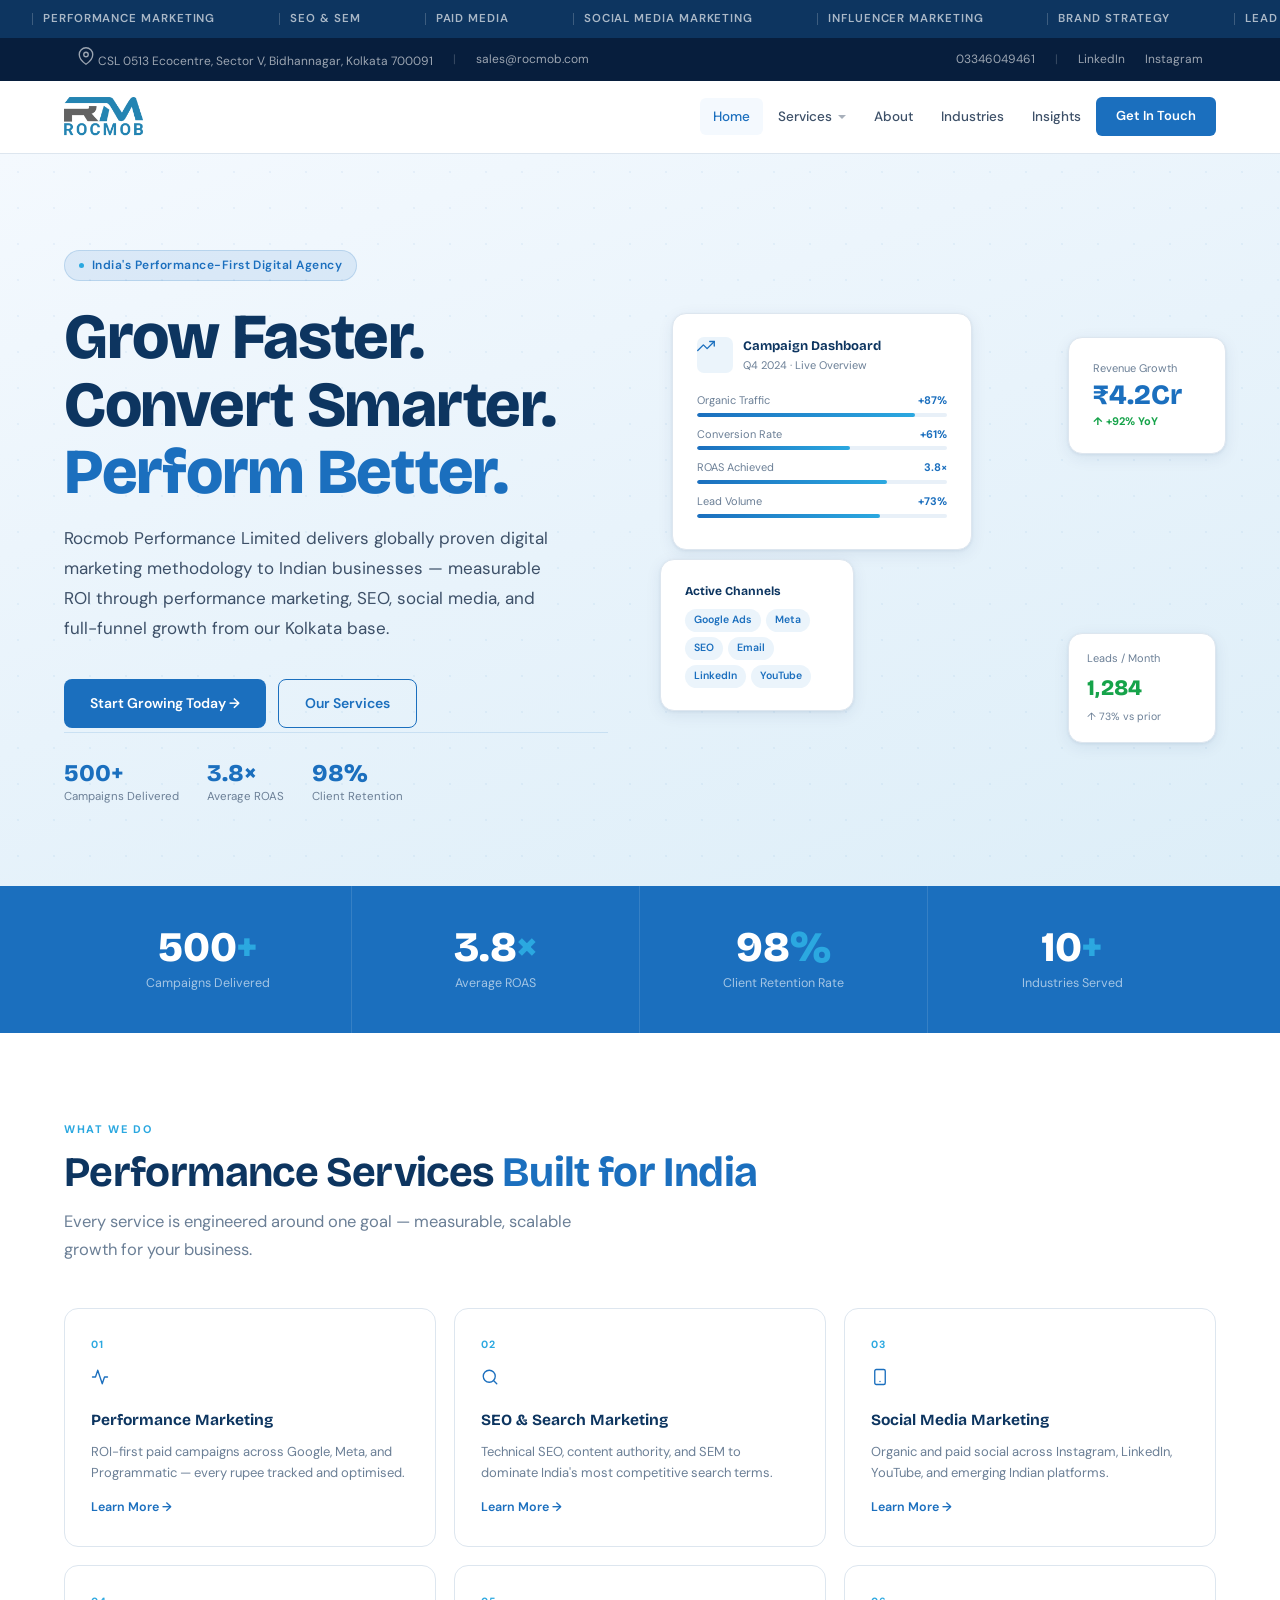
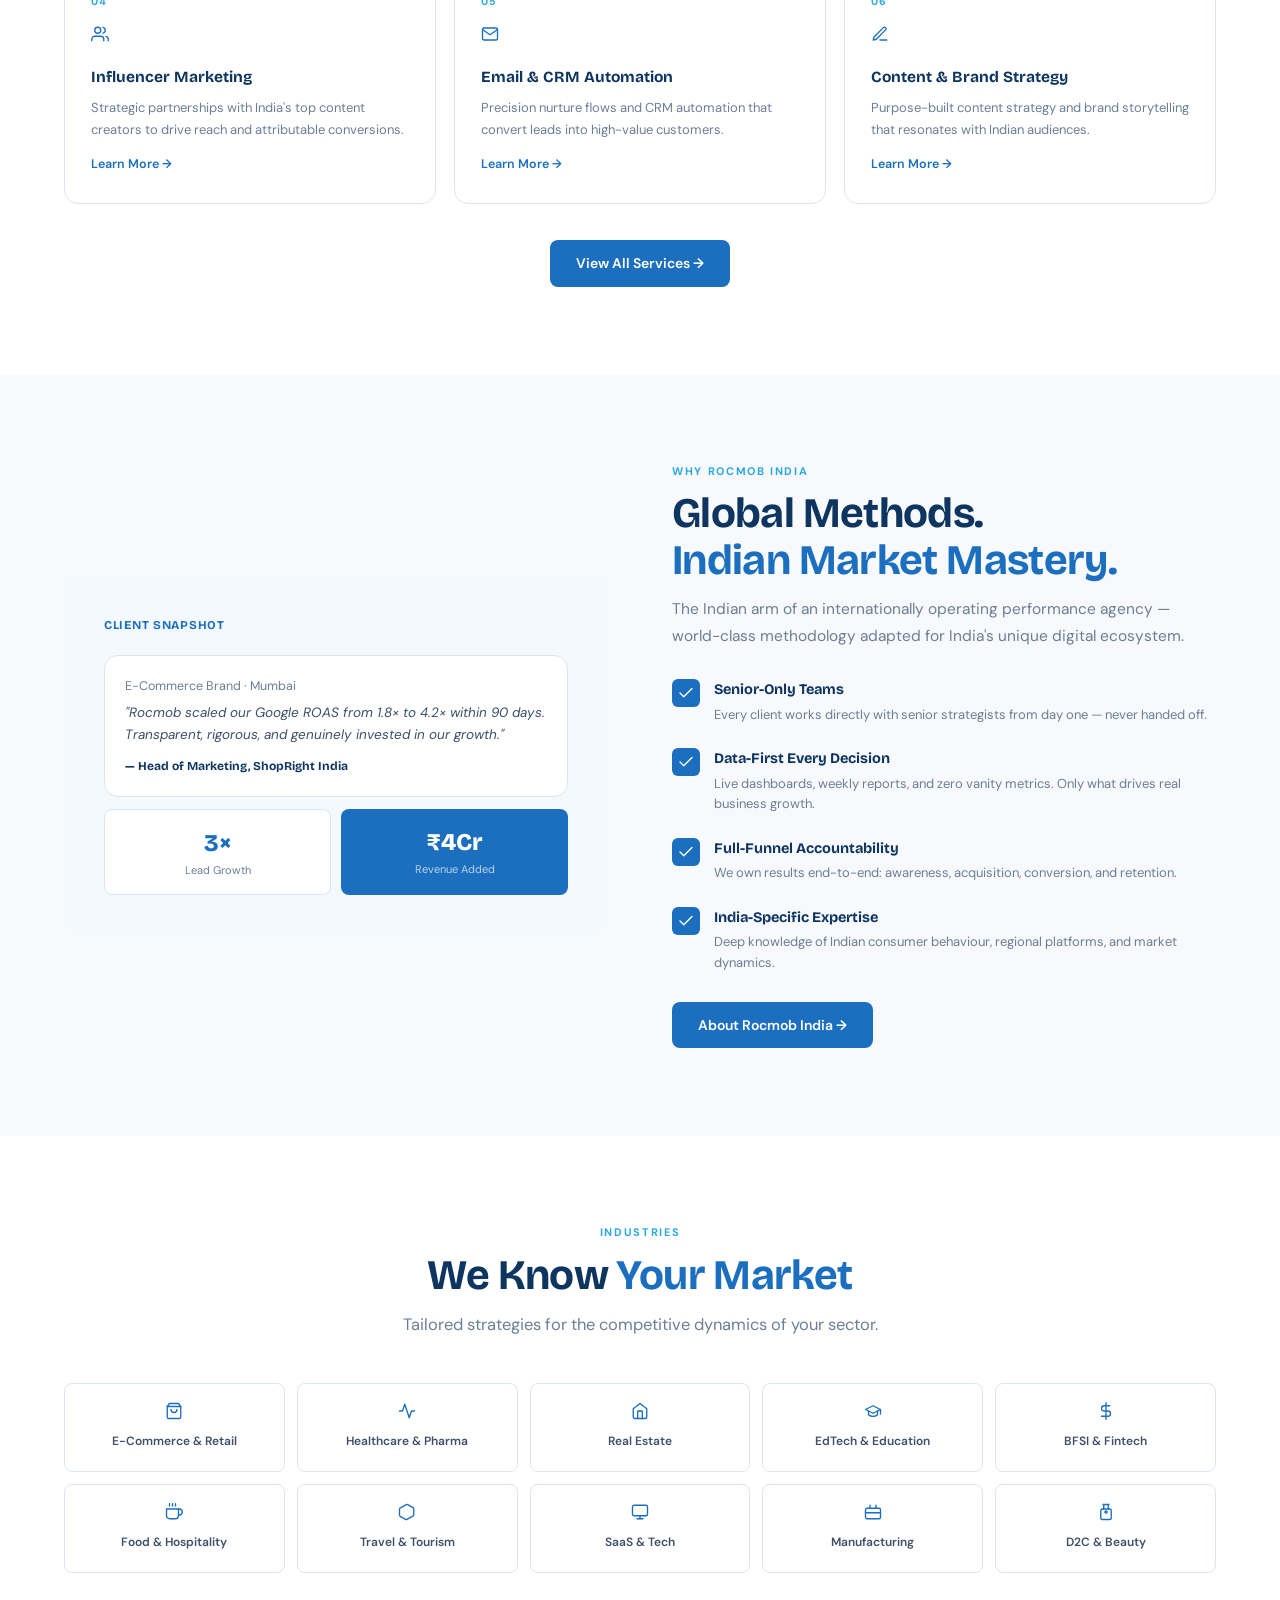
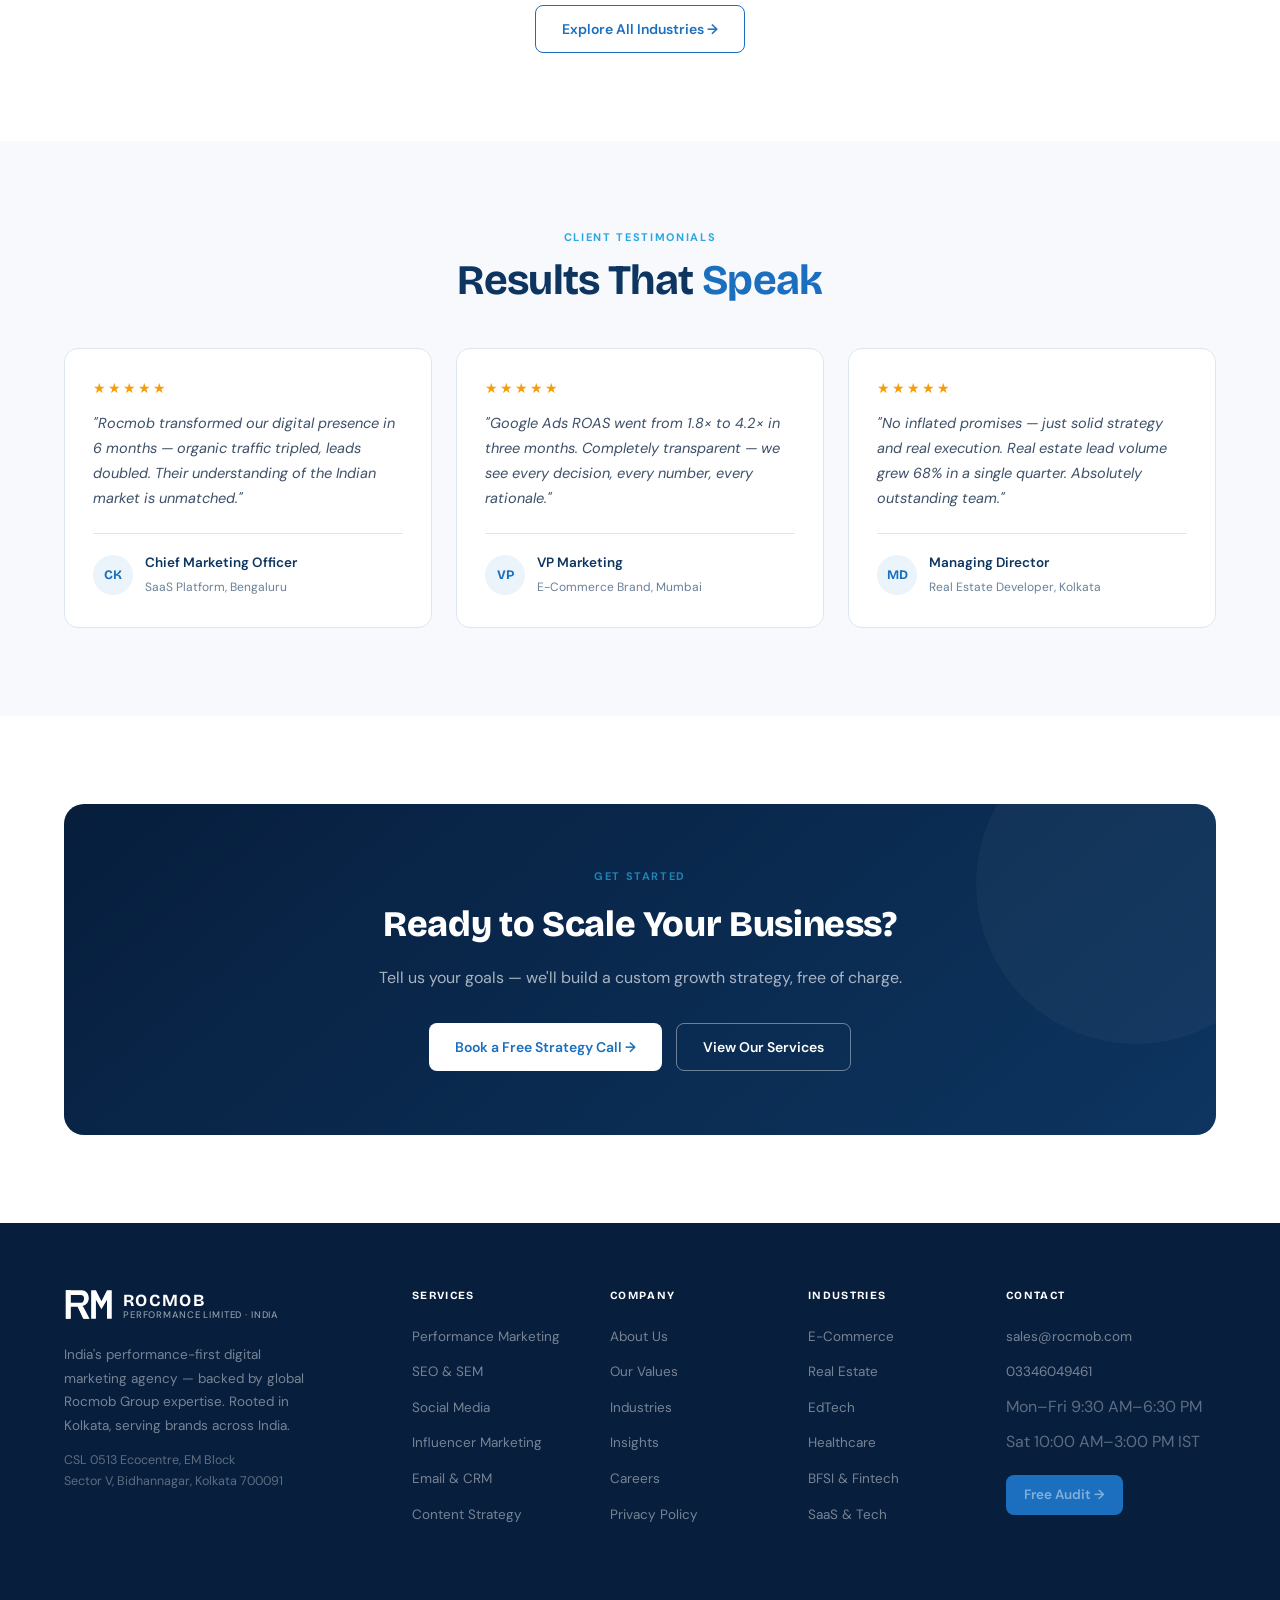
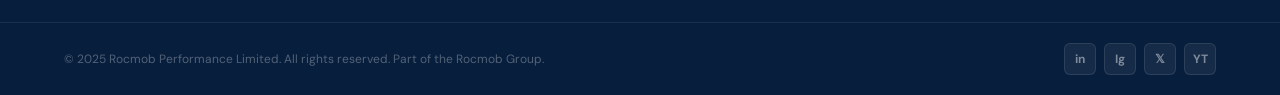
==== commit 739d11fd: "update" ====
--- a/index.html
+++ b/index.html
@@ -1,862 +1,1624 @@
-<!DOCTYPE html>
+<!doctype html>
 <html lang="en">
-
-<head>
-    <meta charset="UTF-8">
-    <meta name="viewport" content="width=device-width,initial-scale=1">
-    <title>Home – Performance Marketing Agency, Kolkata — Rocmob Performance Limited</title>
-    <link rel="stylesheet" href="_shared.css">
+  <head>
+    <meta charset="UTF-8" />
+    <meta name="viewport" content="width=device-width,initial-scale=1" />
+    <title>
+      Home – Performance Marketing Agency, Kolkata — Rocmob Performance Limited
+    </title>
+    <link rel="stylesheet" href="_shared.css" />
     <style>
-        /* Hero */
-        
-        .hero {
-            padding: 96px 0 80px;
-            background: linear-gradient(160deg, #f4f9fe 0%, #e8f3fb 50%, #ddeef8 100%);
-            position: relative;
-            overflow: hidden;
+      /* Hero */
+
+      .hero {
+        padding: 96px 0 80px;
+        background: linear-gradient(
+          160deg,
+          #f4f9fe 0%,
+          #e8f3fb 50%,
+          #ddeef8 100%
+        );
+        position: relative;
+        overflow: hidden;
+      }
+
+      .hero::before {
+        content: "";
+        position: absolute;
+        inset: 0;
+        background-image: radial-gradient(
+          circle,
+          rgba(27, 111, 190, 0.06) 1px,
+          transparent 1px
+        );
+        background-size: 36px 36px;
+      }
+
+      .hero-grid {
+        display: grid;
+        grid-template-columns: 1fr 1fr;
+        gap: 64px;
+        align-items: center;
+        position: relative;
+        z-index: 1;
+      }
+
+      .hero-badge {
+        display: inline-flex;
+        align-items: center;
+        gap: 8px;
+        background: rgba(27, 111, 190, 0.1);
+        border: 1px solid rgba(27, 111, 190, 0.18);
+        color: var(--blue);
+        font-size: 12px;
+        font-weight: 600;
+        padding: 5px 14px;
+        border-radius: 100px;
+        margin-bottom: 22px;
+        letter-spacing: 0.04em;
+      }
+
+      .h-dot {
+        width: 5px;
+        height: 5px;
+        background: var(--blue-lt);
+        border-radius: 50%;
+      }
+
+      .hero-desc {
+        font-size: 17px;
+        color: var(--mid);
+        line-height: 1.75;
+        margin: 18px 0 36px;
+        max-width: 500px;
+      }
+
+      .hero-kpi {
+        display: flex;
+        gap: 28px;
+        padding-top: 28px;
+        border-top: 1px solid rgba(27, 111, 190, 0.14);
+        margin-top: 4px;
+      }
+
+      .kpi-num {
+        font-family: "Bricolage Grotesque", sans-serif;
+        font-size: 24px;
+        font-weight: 800;
+        color: var(--blue);
+        line-height: 1;
+      }
+
+      .kpi-lbl {
+        font-size: 11.5px;
+        color: var(--muted);
+        margin-top: 3px;
+      }
+      /* Dashboard cards */
+
+      .dash-wrap {
+        position: relative;
+        height: 430px;
+      }
+
+      .dc {
+        position: absolute;
+        background: #fff;
+        border: 1px solid var(--border);
+        border-radius: var(--r-lg);
+        box-shadow: var(--sh);
+        padding: 22px 24px;
+      }
+
+      .dc-main {
+        width: 300px;
+        top: 0;
+        left: 0;
+        z-index: 3;
+      }
+
+      .dc-hd {
+        display: flex;
+        align-items: center;
+        gap: 10px;
+        margin-bottom: 18px;
+      }
+
+      .dc-ico {
+        width: 36px;
+        height: 36px;
+        background: var(--blue-pale);
+        border-radius: 7px;
+        display: flex;
+        align-items: center;
+        justify-content: center;
+        font-size: 16px;
+      }
+
+      .dc-hd-txt {
+        font-family: "Bricolage Grotesque", sans-serif;
+        font-size: 13px;
+        font-weight: 700;
+        color: var(--blue-dk);
+      }
+
+      .dc-hd-sub {
+        font-size: 11px;
+        color: var(--muted);
+      }
+
+      .bar-r {
+        margin-bottom: 9px;
+      }
+
+      .bar-lbl {
+        font-size: 11px;
+        color: var(--muted);
+        display: flex;
+        justify-content: space-between;
+        margin-bottom: 3px;
+      }
+
+      .bar-lbl strong {
+        color: var(--blue);
+        font-weight: 700;
+      }
+
+      .bar-t {
+        height: 4px;
+        background: #e8f0f8;
+        border-radius: 2px;
+        overflow: hidden;
+      }
+
+      .bar-f {
+        height: 100%;
+        background: linear-gradient(90deg, var(--blue), var(--blue-lt));
+        border-radius: 2px;
+      }
+
+      .dc-r1 {
+        width: 158px;
+        top: 24px;
+        right: -10px;
+        z-index: 4;
+      }
+
+      .dc-r1 .big {
+        font-family: "Bricolage Grotesque", sans-serif;
+        font-size: 28px;
+        font-weight: 800;
+        color: var(--blue);
+        line-height: 1;
+        margin: 4px 0;
+      }
+
+      .dc-r1 .up {
+        font-size: 11px;
+        color: #16a34a;
+        font-weight: 700;
+      }
+
+      .dc-r2 {
+        bottom: 32px;
+        left: -12px;
+        z-index: 4;
+        width: 194px;
+      }
+
+      .dc-r3 {
+        bottom: 0;
+        right: 0;
+        z-index: 3;
+        width: 148px;
+        padding: 16px 18px;
+      }
+
+      .pill-g {
+        display: flex;
+        flex-wrap: wrap;
+        gap: 5px;
+        margin-top: 8px;
+      }
+
+      .pill {
+        background: var(--blue-pale);
+        color: var(--blue);
+        font-size: 10.5px;
+        font-weight: 600;
+        padding: 3px 9px;
+        border-radius: 100px;
+      }
+      /* Services */
+
+      .svc-grid {
+        display: grid;
+        grid-template-columns: repeat(3, 1fr);
+        gap: 18px;
+      }
+
+      .svc {
+        display: block;
+        text-decoration: none;
+        background: #fff;
+        border: 1px solid var(--border);
+        border-radius: var(--r-lg);
+        padding: 28px 26px;
+        transition: all 0.2s;
+      }
+
+      .svc:hover {
+        border-color: var(--blue);
+        box-shadow: var(--sh-md);
+        transform: translateY(-3px);
+      }
+
+      .svc-n {
+        font-size: 10.5px;
+        font-weight: 700;
+        letter-spacing: 0.1em;
+        color: var(--blue-lt);
+        margin-bottom: 14px;
+        text-transform: uppercase;
+      }
+
+      .svc h3 {
+        font-family: "Bricolage Grotesque", sans-serif;
+        font-size: 15.5px;
+        font-weight: 700;
+        color: var(--blue-dk);
+        margin-bottom: 8px;
+      }
+
+      .svc p {
+        font-size: 13px;
+        color: var(--muted);
+        line-height: 1.62;
+      }
+
+      .svc-arr {
+        display: inline-flex;
+        align-items: center;
+        gap: 5px;
+        color: var(--blue);
+        font-size: 12.5px;
+        font-weight: 600;
+        margin-top: 14px;
+      }
+      /* Why */
+
+      .why-l {
+        background: var(--blue-xpale);
+        border-radius: var(--r-xl);
+        padding: 40px;
+      }
+
+      .why-item {
+        display: flex;
+        gap: 14px;
+        margin-bottom: 22px;
+      }
+
+      .why-item:last-child {
+        margin-bottom: 0;
+      }
+
+      .why-ck {
+        width: 28px;
+        height: 28px;
+        background: var(--blue);
+        border-radius: 6px;
+        display: flex;
+        align-items: center;
+        justify-content: center;
+        flex-shrink: 0;
+        color: #fff;
+        font-size: 12px;
+        font-weight: 700;
+        margin-top: 1px;
+      }
+
+      .why-item h4 {
+        font-family: "Bricolage Grotesque", sans-serif;
+        font-size: 14.5px;
+        font-weight: 700;
+        color: var(--blue-dk);
+        margin-bottom: 3px;
+      }
+
+      .why-item p {
+        font-size: 13px;
+        color: var(--muted);
+        line-height: 1.6;
+      }
+      /* Ind */
+
+      .ind-g {
+        display: grid;
+        grid-template-columns: repeat(5, 1fr);
+        gap: 12px;
+      }
+
+      .ind {
+        background: #fff;
+        border: 1px solid var(--border);
+        border-radius: var(--r);
+        padding: 18px 12px;
+        text-align: center;
+        cursor: default;
+        transition: all 0.18s;
+      }
+
+      .ind:hover {
+        border-color: var(--blue);
+        background: var(--blue-xpale);
+      }
+
+      .ind-i {
+        font-size: 20px;
+        display: block;
+        margin-bottom: 7px;
+      }
+
+      .ind span {
+        font-size: 12px;
+        font-weight: 600;
+        color: var(--mid);
+      }
+
+      .ind:hover span {
+        color: var(--blue);
+      }
+      /* CTA box */
+
+      .cta-box {
+        background: linear-gradient(
+          140deg,
+          var(--navy) 0%,
+          var(--blue-dk) 100%
+        );
+        border-radius: var(--r-xl);
+        padding: 64px 56px;
+        text-align: center;
+        position: relative;
+        overflow: hidden;
+      }
+
+      .cta-box::before {
+        content: "";
+        position: absolute;
+        top: -80px;
+        right: -80px;
+        width: 320px;
+        height: 320px;
+        border-radius: 50%;
+        background: rgba(255, 255, 255, 0.03);
+      }
+
+      .cta-box h2 {
+        font-family: "Bricolage Grotesque", sans-serif;
+        font-size: 36px;
+        font-weight: 800;
+        color: #fff;
+        margin-bottom: 12px;
+        letter-spacing: -0.01em;
+      }
+
+      .cta-box p {
+        font-size: 16px;
+        color: rgba(255, 255, 255, 0.65);
+        margin-bottom: 32px;
+      }
+
+      @media (max-width: 960px) {
+        .hero-grid,
+        .why-r {
+          grid-template-columns: 1fr;
         }
-        
-        .hero::before {
-            content: '';
-            position: absolute;
-            inset: 0;
-            background-image: radial-gradient(circle, rgba(27, 111, 190, 0.06) 1px, transparent 1px);
-            background-size: 36px 36px;
+        .dash-wrap {
+          display: none;
         }
-        
-        .hero-grid {
-            display: grid;
-            grid-template-columns: 1fr 1fr;
-            gap: 64px;
-            align-items: center;
-            position: relative;
-            z-index: 1;
+        .svc-grid {
+          grid-template-columns: 1fr 1fr;
         }
-        
-        .hero-badge {
-            display: inline-flex;
-            align-items: center;
-            gap: 8px;
-            background: rgba(27, 111, 190, 0.1);
-            border: 1px solid rgba(27, 111, 190, 0.18);
-            color: var(--blue);
-            font-size: 12px;
-            font-weight: 600;
-            padding: 5px 14px;
-            border-radius: 100px;
-            margin-bottom: 22px;
-            letter-spacing: .04em;
+        .ind-g {
+          grid-template-columns: repeat(3, 1fr);
         }
-        
-        .h-dot {
-            width: 5px;
-            height: 5px;
-            background: var(--blue-lt);
-            border-radius: 50%;
-        }
-        
-        .hero-desc {
-            font-size: 17px;
-            color: var(--mid);
-            line-height: 1.75;
-            margin: 18px 0 36px;
-            max-width: 500px;
-        }
-        
-        .hero-kpi {
-            display: flex;
-            gap: 28px;
-            padding-top: 28px;
-            border-top: 1px solid rgba(27, 111, 190, 0.14);
-            margin-top: 4px;
-        }
-        
-        .kpi-num {
-            font-family: 'Bricolage Grotesque', sans-serif;
-            font-size: 24px;
-            font-weight: 800;
-            color: var(--blue);
-            line-height: 1;
-        }
-        
-        .kpi-lbl {
-            font-size: 11.5px;
-            color: var(--muted);
-            margin-top: 3px;
-        }
-        /* Dashboard cards */
-        
-        .dash-wrap {
-            position: relative;
-            height: 430px;
-        }
-        
-        .dc {
-            position: absolute;
-            background: #fff;
-            border: 1px solid var(--border);
-            border-radius: var(--r-lg);
-            box-shadow: var(--sh);
-            padding: 22px 24px;
-        }
-        
-        .dc-main {
-            width: 300px;
-            top: 0;
-            left: 0;
-            z-index: 3;
-        }
-        
-        .dc-hd {
+      }
+    </style>
+  </head>
+
+  <body>
+    <div class="ticker">
+      <div class="tk-track">
+        <span class="tk-item">Performance Marketing</span
+        ><span class="tk-item">SEO &amp; SEM</span
+        ><span class="tk-item">Paid Media</span
+        ><span class="tk-item">Social Media Marketing</span
+        ><span class="tk-item">Influencer Marketing</span
+        ><span class="tk-item">Brand Strategy</span>
+        <span class="tk-item">Lead Generation</span
+        ><span class="tk-item">Email &amp; CRM</span
+        ><span class="tk-item">Content Marketing</span
+        ><span class="tk-item">Conversion Optimisation</span
+        ><span class="tk-item">Google Ads</span
+        ><span class="tk-item">Meta Advertising</span>
+        <span class="tk-item">Performance Marketing</span
+        ><span class="tk-item">SEO &amp; SEM</span
+        ><span class="tk-item">Paid Media</span
+        ><span class="tk-item">Social Media Marketing</span
+        ><span class="tk-item">Influencer Marketing</span
+        ><span class="tk-item">Brand Strategy</span>
+        <span class="tk-item">Lead Generation</span
+        ><span class="tk-item">Email &amp; CRM</span
+        ><span class="tk-item">Content Marketing</span
+        ><span class="tk-item">Conversion Optimisation</span
+        ><span class="tk-item">Google Ads</span
+        ><span class="tk-item">Meta Advertising</span>
+      </div>
+    </div>
+    <div class="topbar">
+      <div class="topbar-l">
+        <span
+          ><svg
+            width="18"
+            height="18"
+            viewBox="0 0 24 24"
+            fill="none"
+            stroke="currentColor"
+            stroke-width="1.8"
+            stroke-linecap="round"
+            stroke-linejoin="round"
+            style="flex-shrink: 0"
+          >
+            <path d="M21 10c0 7-9 13-9 13s-9-6-9-13a9 9 0 0118 0z" />
+            <circle cx="12" cy="10" r="3" />
+          </svg>
+          CSL 0513 Ecocentre, Sector V, Bidhannagar, Kolkata 700091</span
+        >
+        <span class="sep">|</span
+        ><a href="mailto:sales@rocmob.com">sales@rocmob.com</a>
+      </div>
+      <div class="topbar-r">
+        <a href="tel:03346049461">03346049461</a>
+        <span class="sep">|</span><a href="#">LinkedIn</a
+        ><a href="#">Instagram</a>
+      </div>
+    </div>
+    <header>
+      <div class="hdr-inner">
+        <a
+          href="index.html"
+          style="
             display: flex;
             align-items: center;
-            gap: 10px;
-            margin-bottom: 18px;
-        }
-        
-        .dc-ico {
-            width: 36px;
-            height: 36px;
-            background: var(--blue-pale);
-            border-radius: 7px;
-            display: flex;
-            align-items: center;
-            justify-content: center;
-            font-size: 16px;
-        }
-        
-        .dc-hd-txt {
-            font-family: 'Bricolage Grotesque', sans-serif;
-            font-size: 13px;
-            font-weight: 700;
-            color: var(--blue-dk);
-        }
-        
-        .dc-hd-sub {
-            font-size: 11px;
-            color: var(--muted);
-        }
-        
-        .bar-r {
-            margin-bottom: 9px;
-        }
-        
-        .bar-lbl {
-            font-size: 11px;
-            color: var(--muted);
-            display: flex;
-            justify-content: space-between;
-            margin-bottom: 3px;
-        }
-        
-        .bar-lbl strong {
-            color: var(--blue);
-            font-weight: 700;
-        }
-        
-        .bar-t {
-            height: 4px;
-            background: #e8f0f8;
-            border-radius: 2px;
-            overflow: hidden;
-        }
-        
-        .bar-f {
-            height: 100%;
-            background: linear-gradient(90deg, var(--blue), var(--blue-lt));
-            border-radius: 2px;
-        }
-        
-        .dc-r1 {
-            width: 158px;
-            top: 24px;
-            right: -10px;
-            z-index: 4;
-        }
-        
-        .dc-r1 .big {
-            font-family: 'Bricolage Grotesque', sans-serif;
-            font-size: 28px;
-            font-weight: 800;
-            color: var(--blue);
-            line-height: 1;
-            margin: 4px 0;
-        }
-        
-        .dc-r1 .up {
-            font-size: 11px;
-            color: #16a34a;
-            font-weight: 700;
-        }
-        
-        .dc-r2 {
-            bottom: 32px;
-            left: -12px;
-            z-index: 4;
-            width: 194px;
-        }
-        
-        .dc-r3 {
-            bottom: 0;
-            right: 0;
-            z-index: 3;
-            width: 148px;
-            padding: 16px 18px;
-        }
-        
-        .pill-g {
-            display: flex;
-            flex-wrap: wrap;
-            gap: 5px;
-            margin-top: 8px;
-        }
-        
-        .pill {
-            background: var(--blue-pale);
-            color: var(--blue);
-            font-size: 10.5px;
-            font-weight: 600;
-            padding: 3px 9px;
-            border-radius: 100px;
-        }
-        /* Services */
-        
-        .svc-grid {
-            display: grid;
-            grid-template-columns: repeat(3, 1fr);
-            gap: 18px;
-        }
-        
-        .svc {
-            display: block;
+            gap: 11px;
             text-decoration: none;
-            background: #fff;
-            border: 1px solid var(--border);
-            border-radius: var(--r-lg);
-            padding: 28px 26px;
-            transition: all .2s;
-        }
-        
-        .svc:hover {
-            border-color: var(--blue);
-            box-shadow: var(--sh-md);
-            transform: translateY(-3px);
-        }
-        
-        .svc-n {
-            font-size: 10.5px;
-            font-weight: 700;
-            letter-spacing: .1em;
-            color: var(--blue-lt);
-            margin-bottom: 14px;
-            text-transform: uppercase;
-        }
-        
-        .svc h3 {
-            font-family: 'Bricolage Grotesque', sans-serif;
-            font-size: 15.5px;
-            font-weight: 700;
-            color: var(--blue-dk);
-            margin-bottom: 8px;
-        }
-        
-        .svc p {
-            font-size: 13px;
-            color: var(--muted);
-            line-height: 1.62;
-        }
-        
-        .svc-arr {
-            display: inline-flex;
-            align-items: center;
-            gap: 5px;
-            color: var(--blue);
-            font-size: 12.5px;
-            font-weight: 600;
-            margin-top: 14px;
-        }
-        /* Why */
-        
-        .why-l {
-            background: var(--blue-xpale);
-            border-radius: var(--r-xl);
-            padding: 40px;
-        }
-        
-        .why-item {
-            display: flex;
-            gap: 14px;
-            margin-bottom: 22px;
-        }
-        
-        .why-item:last-child {
-            margin-bottom: 0;
-        }
-        
-        .why-ck {
-            width: 28px;
-            height: 28px;
-            background: var(--blue);
-            border-radius: 6px;
-            display: flex;
-            align-items: center;
-            justify-content: center;
             flex-shrink: 0;
-            color: #fff;
-            font-size: 12px;
-            font-weight: 700;
-            margin-top: 1px;
-        }
-        
-        .why-item h4 {
-            font-family: 'Bricolage Grotesque', sans-serif;
-            font-size: 14.5px;
-            font-weight: 700;
-            color: var(--blue-dk);
-            margin-bottom: 3px;
-        }
-        
-        .why-item p {
-            font-size: 13px;
-            color: var(--muted);
-            line-height: 1.6;
-        }
-        /* Ind */
-        
-        .ind-g {
-            display: grid;
-            grid-template-columns: repeat(5, 1fr);
-            gap: 12px;
-        }
-        
-        .ind {
-            background: #fff;
-            border: 1px solid var(--border);
-            border-radius: var(--r);
-            padding: 18px 12px;
-            text-align: center;
-            cursor: default;
-            transition: all .18s;
-        }
-        
-        .ind:hover {
-            border-color: var(--blue);
-            background: var(--blue-xpale);
-        }
-        
-        .ind-i {
-            font-size: 20px;
-            display: block;
-            margin-bottom: 7px;
-        }
-        
-        .ind span {
-            font-size: 12px;
-            font-weight: 600;
-            color: var(--mid);
-        }
-        
-        .ind:hover span {
-            color: var(--blue);
-        }
-        /* CTA box */
-        
-        .cta-box {
-            background: linear-gradient(140deg, var(--navy) 0%, var(--blue-dk) 100%);
-            border-radius: var(--r-xl);
-            padding: 64px 56px;
-            text-align: center;
-            position: relative;
-            overflow: hidden;
-        }
-        
-        .cta-box::before {
-            content: '';
-            position: absolute;
-            top: -80px;
-            right: -80px;
-            width: 320px;
-            height: 320px;
-            border-radius: 50%;
-            background: rgba(255, 255, 255, 0.03);
-        }
-        
-        .cta-box h2 {
-            font-family: 'Bricolage Grotesque', sans-serif;
-            font-size: 36px;
-            font-weight: 800;
-            color: #fff;
-            margin-bottom: 12px;
-            letter-spacing: -.01em;
-        }
-        
-        .cta-box p {
-            font-size: 16px;
-            color: rgba(255, 255, 255, 0.65);
-            margin-bottom: 32px;
-        }
-        
-        @media(max-width:960px) {
-            .hero-grid,
-            .why-r {
-                grid-template-columns: 1fr;
-            }
-            .dash-wrap {
-                display: none;
-            }
-            .svc-grid {
-                grid-template-columns: 1fr 1fr;
-            }
-            .ind-g {
-                grid-template-columns: repeat(3, 1fr);
-            }
-        }
-    </style>
-</head>
-
-<body>
-    <div class="ticker">
-        <div class="tk-track"><span class="tk-item">Performance Marketing</span><span class="tk-item">SEO &amp; SEM</span><span class="tk-item">Paid Media</span><span class="tk-item">Social Media Marketing</span><span class="tk-item">Influencer Marketing</span><span class="tk-item">Brand Strategy</span>
-            <span class="tk-item">Lead Generation</span><span class="tk-item">Email &amp; CRM</span><span class="tk-item">Content Marketing</span><span class="tk-item">Conversion Optimisation</span><span class="tk-item">Google Ads</span><span class="tk-item">Meta Advertising</span>
-            <span class="tk-item">Performance Marketing</span><span class="tk-item">SEO &amp; SEM</span><span class="tk-item">Paid Media</span><span class="tk-item">Social Media Marketing</span><span class="tk-item">Influencer Marketing</span><span class="tk-item">Brand Strategy</span>
-            <span class="tk-item">Lead Generation</span><span class="tk-item">Email &amp; CRM</span><span class="tk-item">Content Marketing</span><span class="tk-item">Conversion Optimisation</span><span class="tk-item">Google Ads</span><span class="tk-item">Meta Advertising</span></div>
+          "
+        >
+          <img src="rocmob logo.png" alt="Rocmob Logo" class="nav-logo" />
+        </a>
+        <nav>
+          <ul>
+            <li><a href="index.html" class="act">Home</a></li>
+            <li class="has-dd">
+              <a href="services.html">Services</a>
+              <div class="dd">
+                <div class="dd-inner">
+                  <a href="services.html#perf"
+                    ><span class="dd-ico"
+                      ><svg viewBox="0 0 24 24">
+                        <polyline
+                          points="22 12 18 12 15 21 9 3 6 12 2 12"
+                        /></svg></span
+                    >Performance Marketing</a
+                  >
+                  <a href="services.html#seo"
+                    ><span class="dd-ico"
+                      ><svg viewBox="0 0 24 24">
+                        <circle cx="11" cy="11" r="8" />
+                        <line
+                          x1="21"
+                          y1="21"
+                          x2="16.65"
+                          y2="16.65"
+                        /></svg></span
+                    >SEO &amp; Search</a
+                  >
+                  <a href="services.html#social"
+                    ><span class="dd-ico"
+                      ><svg viewBox="0 0 24 24">
+                        <path
+                          d="M18 2h-3a5 5 0 00-5 5v3H7v4h3v8h4v-8h3l1-4h-4V7a1 1 0 011-1h3z"
+                        /></svg></span
+                    >Social Media</a
+                  >
+                  <a href="services.html#influencer"
+                    ><span class="dd-ico"
+                      ><svg viewBox="0 0 24 24">
+                        <path d="M17 21v-2a4 4 0 00-4-4H5a4 4 0 00-4 4v2" />
+                        <circle cx="9" cy="7" r="4" />
+                        <path d="M23 21v-2a4 4 0 00-3-3.87" />
+                        <path d="M16 3.13a4 4 0 010 7.75" /></svg></span
+                    >Influencer Marketing</a
+                  >
+                  <a href="services.html#email"
+                    ><span class="dd-ico"
+                      ><svg viewBox="0 0 24 24">
+                        <path
+                          d="M4 4h16c1.1 0 2 .9 2 2v12c0 1.1-.9 2-2 2H4c-1.1 0-2-.9-2-2V6c0-1.1.9-2 2-2z"
+                        />
+                        <polyline points="22,6 12,13 2,6" /></svg></span
+                    >Email &amp; CRM</a
+                  >
+                  <a href="services.html#content"
+                    ><span class="dd-ico"
+                      ><svg viewBox="0 0 24 24">
+                        <path
+                          d="M14 2H6a2 2 0 00-2 2v16a2 2 0 002 2h12a2 2 0 002-2V8z"
+                        />
+                        <polyline points="14 2 14 8 20 8" />
+                        <line x1="16" y1="13" x2="8" y2="13" />
+                        <line x1="16" y1="17" x2="8" y2="17" />
+                        <polyline points="10 9 9 9 8 9" /></svg></span
+                    >Content Strategy</a
+                  >
+                </div>
+              </div>
+            </li>
+            <li><a href="about.html">About</a></li>
+            <li><a href="industries.html">Industries</a></li>
+            <li><a href="blog.html">Insights</a></li>
+            <li><a href="contact.html" class="nav-cta">Get In Touch</a></li>
+          </ul>
+        </nav>
+      </div>
+    </header>
+
+    <section class="hero">
+      <div class="wrap hero-grid">
+        <div>
+          <div class="hero-badge">
+            <span class="h-dot"></span>India's Performance-First Digital Agency
+          </div>
+          <h1 class="disp">
+            Grow Faster.<br />Convert Smarter.<br /><span>Perform Better.</span>
+          </h1>
+          <p class="hero-desc">
+            Rocmob Performance Limited delivers globally proven digital
+            marketing methodology to Indian businesses — measurable ROI through
+            performance marketing, SEO, social media, and full-funnel growth
+            from our Kolkata base.
+          </p>
+          <div style="display: flex; gap: 12px; flex-wrap: wrap">
+            <a href="contact.html" class="btn btn-primary"
+              >Start Growing Today →</a
+            >
+            <a href="services.html" class="btn btn-outline">Our Services</a>
+          </div>
+          <div class="hero-kpi">
+            <div>
+              <div class="kpi-num">500+</div>
+              <div class="kpi-lbl">Campaigns Delivered</div>
+            </div>
+            <div>
+              <div class="kpi-num">3.8×</div>
+              <div class="kpi-lbl">Average ROAS</div>
+            </div>
+            <div>
+              <div class="kpi-num">98%</div>
+              <div class="kpi-lbl">Client Retention</div>
+            </div>
+          </div>
+        </div>
+        <div class="dash-wrap">
+          <div class="dc dc-main">
+            <div class="dc-hd">
+              <div class="dc-ico" style="color: var(--blue); display: block">
+                <svg
+                  width="18"
+                  height="18"
+                  viewBox="0 0 24 24"
+                  fill="none"
+                  stroke="currentColor"
+                  stroke-width="1.8"
+                  stroke-linecap="round"
+                  stroke-linejoin="round"
+                  style="flex-shrink: 0"
+                >
+                  <polyline points="23 6 13.5 15.5 8.5 10.5 1 18" />
+                  <polyline points="17 6 23 6 23 12" />
+                </svg>
+              </div>
+              <div>
+                <div class="dc-hd-txt">Campaign Dashboard</div>
+                <div class="dc-hd-sub">Q4 2024 · Live Overview</div>
+              </div>
+            </div>
+            <div class="bar-r">
+              <div class="bar-lbl">
+                <span>Organic Traffic</span><strong>+87%</strong>
+              </div>
+              <div class="bar-t">
+                <div class="bar-f" style="width: 87%"></div>
+              </div>
+            </div>
+            <div class="bar-r">
+              <div class="bar-lbl">
+                <span>Conversion Rate</span><strong>+61%</strong>
+              </div>
+              <div class="bar-t">
+                <div class="bar-f" style="width: 61%"></div>
+              </div>
+            </div>
+            <div class="bar-r">
+              <div class="bar-lbl">
+                <span>ROAS Achieved</span><strong>3.8×</strong>
+              </div>
+              <div class="bar-t">
+                <div class="bar-f" style="width: 76%"></div>
+              </div>
+            </div>
+            <div class="bar-r">
+              <div class="bar-lbl">
+                <span>Lead Volume</span><strong>+73%</strong>
+              </div>
+              <div class="bar-t">
+                <div class="bar-f" style="width: 73%"></div>
+              </div>
+            </div>
+          </div>
+          <div class="dc dc-r1">
+            <div style="font-size: 11px; color: var(--muted)">
+              Revenue Growth
+            </div>
+            <div class="big">₹4.2Cr</div>
+            <div class="up">↑ +92% YoY</div>
+          </div>
+          <div class="dc dc-r2">
+            <div
+              style="
+                font-family: &quot;Bricolage Grotesque&quot;, sans-serif;
+                font-size: 12px;
+                font-weight: 700;
+                color: var(--blue-dk);
+                margin-bottom: 8px;
+              "
+            >
+              Active Channels
+            </div>
+            <div class="pill-g">
+              <span class="pill">Google Ads</span><span class="pill">Meta</span
+              ><span class="pill">SEO</span> <span class="pill">Email</span
+              ><span class="pill">LinkedIn</span
+              ><span class="pill">YouTube</span>
+            </div>
+          </div>
+          <div class="dc dc-r3">
+            <div style="font-size: 11px; color: var(--muted)">
+              Leads / Month
+            </div>
+            <div
+              style="
+                font-family: &quot;Bricolage Grotesque&quot;, sans-serif;
+                font-size: 22px;
+                font-weight: 800;
+                color: #16a34a;
+                margin: 3px 0;
+              "
+            >
+              1,284
+            </div>
+            <div style="font-size: 10.5px; color: var(--muted)">
+              ↑ 73% vs prior
+            </div>
+          </div>
+        </div>
+      </div>
+    </section>
+
+    <div class="stats-bar">
+      <div class="stats-inner">
+        <div class="stat">
+          <div class="stat-n">500<span class="stat-u">+</span></div>
+          <div class="stat-l">Campaigns Delivered</div>
+        </div>
+        <div class="stat">
+          <div class="stat-n">3.8<span class="stat-u">×</span></div>
+          <div class="stat-l">Average ROAS</div>
+        </div>
+        <div class="stat">
+          <div class="stat-n">98<span class="stat-u">%</span></div>
+          <div class="stat-l">Client Retention Rate</div>
+        </div>
+        <div class="stat">
+          <div class="stat-n">10<span class="stat-u">+</span></div>
+          <div class="stat-l">Industries Served</div>
+        </div>
+      </div>
     </div>
-    <div class="topbar">
-        <div class="topbar-l">
-            <span><svg width="18" height="18" viewBox="0 0 24 24" fill="none" stroke="currentColor" stroke-width="1.8" stroke-linecap="round" stroke-linejoin="round" style="flex-shrink:0;"><path d="M21 10c0 7-9 13-9 13s-9-6-9-13a9 9 0 0118 0z"/><circle cx="12" cy="10" r="3"/></svg> CSL 0513 Ecocentre, Sector V, Bidhannagar, Kolkata 700091</span>
-            <span class="sep">|</span><a href="mailto:india@rocmob.com">india@rocmob.com</a>
+
+    <section class="sec">
+      <div class="wrap">
+        <span class="lbl">What We Do</span>
+        <h2 class="hd">Performance Services <span>Built for India</span></h2>
+        <p class="sub">
+          Every service is engineered around one goal — measurable, scalable
+          growth for your business.
+        </p>
+        <div class="svc-grid">
+          <a href="services.html#perf" class="svc">
+            <div class="svc-n">01</div>
+            <div style="margin-bottom: 14px; color: var(--blue)">
+              <svg
+                width="18"
+                height="18"
+                viewBox="0 0 24 24"
+                fill="none"
+                stroke="currentColor"
+                stroke-width="1.8"
+                stroke-linecap="round"
+                stroke-linejoin="round"
+                style="flex-shrink: 0"
+              >
+                <polyline points="22 12 18 12 15 21 9 3 6 12 2 12" />
+              </svg>
+            </div>
+            <h3>Performance Marketing</h3>
+            <p>
+              ROI-first paid campaigns across Google, Meta, and Programmatic —
+              every rupee tracked and optimised.
+            </p>
+            <div class="svc-arr">Learn More →</div>
+          </a>
+          <a href="services.html#seo" class="svc">
+            <div class="svc-n">02</div>
+            <div style="margin-bottom: 14px; color: var(--blue)">
+              <svg
+                width="18"
+                height="18"
+                viewBox="0 0 24 24"
+                fill="none"
+                stroke="currentColor"
+                stroke-width="1.8"
+                stroke-linecap="round"
+                stroke-linejoin="round"
+                style="flex-shrink: 0"
+              >
+                <circle cx="11" cy="11" r="8" />
+                <line x1="21" y1="21" x2="16.65" y2="16.65" />
+              </svg>
+            </div>
+            <h3>SEO &amp; Search Marketing</h3>
+            <p>
+              Technical SEO, content authority, and SEM to dominate India's most
+              competitive search terms.
+            </p>
+            <div class="svc-arr">Learn More →</div>
+          </a>
+          <a href="services.html#social" class="svc">
+            <div class="svc-n">03</div>
+            <div style="margin-bottom: 14px; color: var(--blue)">
+              <svg
+                width="18"
+                height="18"
+                viewBox="0 0 24 24"
+                fill="none"
+                stroke="currentColor"
+                stroke-width="1.8"
+                stroke-linecap="round"
+                stroke-linejoin="round"
+                style="flex-shrink: 0"
+              >
+                <rect x="5" y="2" width="14" height="20" rx="2" ry="2" />
+                <line x1="12" y1="18" x2="12.01" y2="18" />
+              </svg>
+            </div>
+            <h3>Social Media Marketing</h3>
+            <p>
+              Organic and paid social across Instagram, LinkedIn, YouTube, and
+              emerging Indian platforms.
+            </p>
+            <div class="svc-arr">Learn More →</div>
+          </a>
+          <a href="services.html#influencer" class="svc">
+            <div class="svc-n">04</div>
+            <div style="margin-bottom: 14px; color: var(--blue)">
+              <svg
+                width="18"
+                height="18"
+                viewBox="0 0 24 24"
+                fill="none"
+                stroke="currentColor"
+                stroke-width="1.8"
+                stroke-linecap="round"
+                stroke-linejoin="round"
+                style="flex-shrink: 0"
+              >
+                <path d="M17 21v-2a4 4 0 00-4-4H5a4 4 0 00-4 4v2" />
+                <circle cx="9" cy="7" r="4" />
+                <path d="M23 21v-2a4 4 0 00-3-3.87" />
+                <path d="M16 3.13a4 4 0 010 7.75" />
+              </svg>
+            </div>
+            <h3>Influencer Marketing</h3>
+            <p>
+              Strategic partnerships with India's top content creators to drive
+              reach and attributable conversions.
+            </p>
+            <div class="svc-arr">Learn More →</div>
+          </a>
+          <a href="services.html#email" class="svc">
+            <div class="svc-n">05</div>
+            <div style="margin-bottom: 14px; color: var(--blue)">
+              <svg
+                width="18"
+                height="18"
+                viewBox="0 0 24 24"
+                fill="none"
+                stroke="currentColor"
+                stroke-width="1.8"
+                stroke-linecap="round"
+                stroke-linejoin="round"
+                style="flex-shrink: 0"
+              >
+                <path
+                  d="M4 4h16c1.1 0 2 .9 2 2v12c0 1.1-.9 2-2 2H4c-1.1 0-2-.9-2-2V6c0-1.1.9-2 2-2z"
+                />
+                <polyline points="22,6 12,13 2,6" />
+              </svg>
+            </div>
+            <h3>Email &amp; CRM Automation</h3>
+            <p>
+              Precision nurture flows and CRM automation that convert leads into
+              high-value customers.
+            </p>
+            <div class="svc-arr">Learn More →</div>
+          </a>
+          <a href="services.html#content" class="svc">
+            <div class="svc-n">06</div>
+            <div style="margin-bottom: 14px; color: var(--blue)">
+              <svg
+                width="18"
+                height="18"
+                viewBox="0 0 24 24"
+                fill="none"
+                stroke="currentColor"
+                stroke-width="1.8"
+                stroke-linecap="round"
+                stroke-linejoin="round"
+                style="flex-shrink: 0"
+              >
+                <path d="M12 20h9" />
+                <path
+                  d="M16.5 3.5a2.121 2.121 0 013 3L7 19l-4 1 1-4L16.5 3.5z"
+                />
+              </svg>
+            </div>
+            <h3>Content &amp; Brand Strategy</h3>
+            <p>
+              Purpose-built content strategy and brand storytelling that
+              resonates with Indian audiences.
+            </p>
+            <div class="svc-arr">Learn More →</div>
+          </a>
         </div>
-        <div class="topbar-r">
-            <a href="tel:+919000000000">+91 90000 00000</a>
-            <span class="sep">|</span><a href="#">LinkedIn</a><a href="#">Instagram</a>
+        <div style="text-align: center; margin-top: 36px">
+          <a href="services.html" class="btn btn-primary"
+            >View All Services →</a
+          >
         </div>
-    </div>
-    <header>
-        <div class="hdr-inner">
-            <a href="index.html" style="display:flex;align-items:center;gap:11px;text-decoration:none;flex-shrink:0;">
-                <svg width="48" height="38" viewBox="0 0 60 48" fill="none" xmlns="http://www.w3.org/2000/svg" aria-label="Rocmob logo mark">
-  <!-- R: vertical stem + bowl + diagonal leg -->
-  <rect x="2" y="4" width="6" height="36" fill="#1B6FBE"/>
-  <path d="M8 4 H22 C27 4 31 8 31 14 C31 19 28 23 23 24 L31 40 H24 L17 25 H8 V40 H2 V4Z M8 10 V20 H21 C24 20 25 18 25 14 C25 11 23 10 21 10Z" fill="#1B6FBE"/>
-  <!-- diagonal leg of R cuts across -->
-  <polygon points="17,25 24,25 32,40 25,40" fill="#1B6FBE"/>
-  <!-- M: two peaks -->
-  <polygon points="34,4 34,40 40,40 40,16 47,28 54,16 54,40 60,40 60,4 54,4 47,18 40,4" fill="#1B6FBE"/>
-</svg>
-                <div style="display:flex;flex-direction:column;line-height:1;">
-                    <span style="font-family:'Bricolage Grotesque',sans-serif;font-size:17px;font-weight:700;color:#0D3560;letter-spacing:0.08em;">ROCMOB</span>
-                    <span style="font-size:9.5px;font-weight:500;color:#6b7f96;letter-spacing:0.09em;text-transform:uppercase;margin-top:2px;">Performance Limited · India</span>
+      </div>
+    </section>
+
+    <section class="sec sec-alt">
+      <div class="wrap">
+        <div class="g2" style="align-items: center; gap: 64px">
+          <div class="why-l">
+            <div
+              style="
+                font-family: &quot;Bricolage Grotesque&quot;, sans-serif;
+                font-size: 12px;
+                font-weight: 700;
+                color: var(--blue);
+                margin-bottom: 20px;
+                letter-spacing: 0.06em;
+                text-transform: uppercase;
+              "
+            >
+              Client Snapshot
+            </div>
+            <div
+              style="
+                background: #fff;
+                border-radius: var(--r-lg);
+                padding: 20px;
+                border: 1px solid var(--border);
+                margin-bottom: 12px;
+              "
+            >
+              <div
+                style="
+                  font-size: 12.5px;
+                  color: var(--muted);
+                  margin-bottom: 6px;
+                "
+              >
+                E-Commerce Brand · Mumbai
+              </div>
+              <div
+                style="
+                  font-size: 13.5px;
+                  color: var(--mid);
+                  font-style: italic;
+                  line-height: 1.65;
+                "
+              >
+                "Rocmob scaled our Google ROAS from 1.8× to 4.2× within 90 days.
+                Transparent, rigorous, and genuinely invested in our growth."
+              </div>
+              <div
+                style="
+                  font-family: &quot;Bricolage Grotesque&quot;, sans-serif;
+                  font-size: 12px;
+                  font-weight: 700;
+                  color: var(--blue-dk);
+                  margin-top: 10px;
+                "
+              >
+                — Head of Marketing, ShopRight India
+              </div>
+            </div>
+            <div
+              style="display: grid; grid-template-columns: 1fr 1fr; gap: 10px"
+            >
+              <div
+                style="
+                  background: #fff;
+                  border-radius: var(--r);
+                  padding: 14px;
+                  border: 1px solid var(--border);
+                  text-align: center;
+                "
+              >
+                <div
+                  style="
+                    font-family: &quot;Bricolage Grotesque&quot;, sans-serif;
+                    font-size: 24px;
+                    font-weight: 800;
+                    color: var(--blue);
+                  "
+                >
+                  3×
                 </div>
-            </a>
-            <nav>
-                <ul>
-                    <li><a href="index.html" class="act">Home</a></li>
-                    <li class="has-dd"><a href="services.html">Services</a>
-                        <div class="dd">
-                            <div class="dd-inner">
-                                <a href="services.html#perf"><span class="dd-ico"><svg viewBox="0 0 24 24"><polyline points="22 12 18 12 15 21 9 3 6 12 2 12"/></svg></span>Performance Marketing</a>
-                                <a href="services.html#seo"><span class="dd-ico"><svg viewBox="0 0 24 24"><circle cx="11" cy="11" r="8"/><line x1="21" y1="21" x2="16.65" y2="16.65"/></svg></span>SEO &amp; Search</a>
-                                <a href="services.html#social"><span class="dd-ico"><svg viewBox="0 0 24 24"><path d="M18 2h-3a5 5 0 00-5 5v3H7v4h3v8h4v-8h3l1-4h-4V7a1 1 0 011-1h3z"/></svg></span>Social Media</a>
-                                <a href="services.html#influencer"><span class="dd-ico"><svg viewBox="0 0 24 24"><path d="M17 21v-2a4 4 0 00-4-4H5a4 4 0 00-4 4v2"/><circle cx="9" cy="7" r="4"/><path d="M23 21v-2a4 4 0 00-3-3.87"/><path d="M16 3.13a4 4 0 010 7.75"/></svg></span>Influencer Marketing</a>
-                                <a href="services.html#email"><span class="dd-ico"><svg viewBox="0 0 24 24"><path d="M4 4h16c1.1 0 2 .9 2 2v12c0 1.1-.9 2-2 2H4c-1.1 0-2-.9-2-2V6c0-1.1.9-2 2-2z"/><polyline points="22,6 12,13 2,6"/></svg></span>Email &amp; CRM</a>
-                                <a href="services.html#content"><span class="dd-ico"><svg viewBox="0 0 24 24"><path d="M14 2H6a2 2 0 00-2 2v16a2 2 0 002 2h12a2 2 0 002-2V8z"/><polyline points="14 2 14 8 20 8"/><line x1="16" y1="13" x2="8" y2="13"/><line x1="16" y1="17" x2="8" y2="17"/><polyline points="10 9 9 9 8 9"/></svg></span>Content Strategy</a>
-                            </div>
-                        </div>
-                    </li>
-                    <li><a href="about.html">About</a></li>
-                    <li><a href="industries.html">Industries</a></li>
-                    <li><a href="blog.html">Insights</a></li>
-                    <li><a href="contact.html" class="nav-cta">Get In Touch</a></li>
-                </ul>
-            </nav>
-        </div>
-    </header>
-
-    <section class="hero">
-        <div class="wrap hero-grid">
+                <div style="font-size: 11px; color: var(--muted)">
+                  Lead Growth
+                </div>
+              </div>
+              <div
+                style="
+                  background: var(--blue);
+                  border-radius: var(--r);
+                  padding: 14px;
+                  text-align: center;
+                "
+              >
+                <div
+                  style="
+                    font-family: &quot;Bricolage Grotesque&quot;, sans-serif;
+                    font-size: 24px;
+                    font-weight: 800;
+                    color: #fff;
+                  "
+                >
+                  ₹4Cr
+                </div>
+                <div style="font-size: 11px; color: rgba(255, 255, 255, 0.7)">
+                  Revenue Added
+                </div>
+              </div>
+            </div>
+          </div>
+          <div>
+            <span class="lbl">Why Rocmob India</span>
+            <h2 class="hd">
+              Global Methods.<br /><span>Indian Market Mastery.</span>
+            </h2>
+            <p
+              style="
+                font-size: 15.5px;
+                color: var(--muted);
+                line-height: 1.75;
+                margin-bottom: 28px;
+              "
+            >
+              The Indian arm of an internationally operating performance agency
+              — world-class methodology adapted for India's unique digital
+              ecosystem.
+            </p>
             <div>
-                <div class="hero-badge"><span class="h-dot"></span>India's Performance-First Digital Agency</div>
-                <h1 class="disp">Grow Faster.<br>Convert Smarter.<br><span>Perform Better.</span></h1>
-                <p class="hero-desc">Rocmob Performance Limited delivers globally proven digital marketing methodology to Indian businesses — measurable ROI through performance marketing, SEO, social media, and full-funnel growth from our Kolkata base.</p>
-                <div style="display:flex;gap:12px;flex-wrap:wrap;">
-                    <a href="contact.html" class="btn btn-primary">Start Growing Today →</a>
-                    <a href="services.html" class="btn btn-outline">Our Services</a>
-                </div>
-                <div class="hero-kpi">
-                    <div>
-                        <div class="kpi-num">500+</div>
-                        <div class="kpi-lbl">Campaigns Delivered</div>
-                    </div>
-                    <div>
-                        <div class="kpi-num">3.8×</div>
-                        <div class="kpi-lbl">Average ROAS</div>
-                    </div>
-                    <div>
-                        <div class="kpi-num">98%</div>
-                        <div class="kpi-lbl">Client Retention</div>
-                    </div>
-                </div>
-            </div>
-            <div class="dash-wrap">
-                <div class="dc dc-main">
-                    <div class="dc-hd">
-                        <div class="dc-ico" style="color:var(--blue);display:block;"><svg width="18" height="18" viewBox="0 0 24 24" fill="none" stroke="currentColor" stroke-width="1.8" stroke-linecap="round" stroke-linejoin="round" style="flex-shrink:0;"><polyline points="23 6 13.5 15.5 8.5 10.5 1 18"/><polyline points="17 6 23 6 23 12"/></svg></div>
-                        <div>
-                            <div class="dc-hd-txt">Campaign Dashboard</div>
-                            <div class="dc-hd-sub">Q4 2024 · Live Overview</div>
-                        </div>
-                    </div>
-                    <div class="bar-r">
-                        <div class="bar-lbl"><span>Organic Traffic</span><strong>+87%</strong></div>
-                        <div class="bar-t">
-                            <div class="bar-f" style="width:87%"></div>
-                        </div>
-                    </div>
-                    <div class="bar-r">
-                        <div class="bar-lbl"><span>Conversion Rate</span><strong>+61%</strong></div>
-                        <div class="bar-t">
-                            <div class="bar-f" style="width:61%"></div>
-                        </div>
-                    </div>
-                    <div class="bar-r">
-                        <div class="bar-lbl"><span>ROAS Achieved</span><strong>3.8×</strong></div>
-                        <div class="bar-t">
-                            <div class="bar-f" style="width:76%"></div>
-                        </div>
-                    </div>
-                    <div class="bar-r">
-                        <div class="bar-lbl"><span>Lead Volume</span><strong>+73%</strong></div>
-                        <div class="bar-t">
-                            <div class="bar-f" style="width:73%"></div>
-                        </div>
-                    </div>
-                </div>
-                <div class="dc dc-r1">
-                    <div style="font-size:11px;color:var(--muted);">Revenue Growth</div>
-                    <div class="big">₹4.2Cr</div>
-                    <div class="up">↑ +92% YoY</div>
-                </div>
-                <div class="dc dc-r2">
-                    <div style="font-family:'Bricolage Grotesque',sans-serif;font-size:12px;font-weight:700;color:var(--blue-dk);margin-bottom:8px;">Active Channels</div>
-                    <div class="pill-g">
-                        <span class="pill">Google Ads</span><span class="pill">Meta</span><span class="pill">SEO</span>
-                        <span class="pill">Email</span><span class="pill">LinkedIn</span><span class="pill">YouTube</span>
-                    </div>
-                </div>
-                <div class="dc dc-r3">
-                    <div style="font-size:11px;color:var(--muted);">Leads / Month</div>
-                    <div style="font-family:'Bricolage Grotesque',sans-serif;font-size:22px;font-weight:800;color:#16a34a;margin:3px 0;">1,284</div>
-                    <div style="font-size:10.5px;color:var(--muted);">↑ 73% vs prior</div>
-                </div>
-            </div>
-        </div>
-    </section>
-
-    <div class="stats-bar">
-        <div class="stats-inner">
-            <div class="stat">
-                <div class="stat-n">500<span class="stat-u">+</span></div>
-                <div class="stat-l">Campaigns Delivered</div>
-            </div>
-            <div class="stat">
-                <div class="stat-n">3.8<span class="stat-u">×</span></div>
-                <div class="stat-l">Average ROAS</div>
-            </div>
-            <div class="stat">
-                <div class="stat-n">98<span class="stat-u">%</span></div>
-                <div class="stat-l">Client Retention Rate</div>
-            </div>
-            <div class="stat">
-                <div class="stat-n">10<span class="stat-u">+</span></div>
-                <div class="stat-l">Industries Served</div>
-            </div>
-        </div>
-    </div>
-
-    <section class="sec">
-        <div class="wrap">
-            <span class="lbl">What We Do</span>
-            <h2 class="hd">Performance Services <span>Built for India</span></h2>
-            <p class="sub">Every service is engineered around one goal — measurable, scalable growth for your business.</p>
-            <div class="svc-grid">
-                <a href="services.html#perf" class="svc">
-                    <div class="svc-n">01</div>
-                    <div style="margin-bottom:14px;color:var(--blue);"><svg width="18" height="18" viewBox="0 0 24 24" fill="none" stroke="currentColor" stroke-width="1.8" stroke-linecap="round" stroke-linejoin="round" style="flex-shrink:0;"><polyline points="22 12 18 12 15 21 9 3 6 12 2 12"/></svg></div>
-                    <h3>Performance Marketing</h3>
-                    <p>ROI-first paid campaigns across Google, Meta, and Programmatic — every rupee tracked and optimised.</p>
-                    <div class="svc-arr">Learn More →</div>
-                </a>
-                <a href="services.html#seo" class="svc">
-                    <div class="svc-n">02</div>
-                    <div style="margin-bottom:14px;color:var(--blue);"><svg width="18" height="18" viewBox="0 0 24 24" fill="none" stroke="currentColor" stroke-width="1.8" stroke-linecap="round" stroke-linejoin="round" style="flex-shrink:0;"><circle cx="11" cy="11" r="8"/><line x1="21" y1="21" x2="16.65" y2="16.65"/></svg></div>
-                    <h3>SEO &amp; Search Marketing</h3>
-                    <p>Technical SEO, content authority, and SEM to dominate India's most competitive search terms.</p>
-                    <div class="svc-arr">Learn More →</div>
-                </a>
-                <a href="services.html#social" class="svc">
-                    <div class="svc-n">03</div>
-                    <div style="margin-bottom:14px;color:var(--blue);"><svg width="18" height="18" viewBox="0 0 24 24" fill="none" stroke="currentColor" stroke-width="1.8" stroke-linecap="round" stroke-linejoin="round" style="flex-shrink:0;"><rect x="5" y="2" width="14" height="20" rx="2" ry="2"/><line x1="12" y1="18" x2="12.01" y2="18"/></svg></div>
-                    <h3>Social Media Marketing</h3>
-                    <p>Organic and paid social across Instagram, LinkedIn, YouTube, and emerging Indian platforms.</p>
-                    <div class="svc-arr">Learn More →</div>
-                </a>
-                <a href="services.html#influencer" class="svc">
-                    <div class="svc-n">04</div>
-                    <div style="margin-bottom:14px;color:var(--blue);"><svg width="18" height="18" viewBox="0 0 24 24" fill="none" stroke="currentColor" stroke-width="1.8" stroke-linecap="round" stroke-linejoin="round" style="flex-shrink:0;"><path d="M17 21v-2a4 4 0 00-4-4H5a4 4 0 00-4 4v2"/><circle cx="9" cy="7" r="4"/><path d="M23 21v-2a4 4 0 00-3-3.87"/><path d="M16 3.13a4 4 0 010 7.75"/></svg></div>
-                    <h3>Influencer Marketing</h3>
-                    <p>Strategic partnerships with India's top content creators to drive reach and attributable conversions.</p>
-                    <div class="svc-arr">Learn More →</div>
-                </a>
-                <a href="services.html#email" class="svc">
-                    <div class="svc-n">05</div>
-                    <div style="margin-bottom:14px;color:var(--blue);"><svg width="18" height="18" viewBox="0 0 24 24" fill="none" stroke="currentColor" stroke-width="1.8" stroke-linecap="round" stroke-linejoin="round" style="flex-shrink:0;"><path d="M4 4h16c1.1 0 2 .9 2 2v12c0 1.1-.9 2-2 2H4c-1.1 0-2-.9-2-2V6c0-1.1.9-2 2-2z"/><polyline points="22,6 12,13 2,6"/></svg></div>
-                    <h3>Email &amp; CRM Automation</h3>
-                    <p>Precision nurture flows and CRM automation that convert leads into high-value customers.</p>
-                    <div class="svc-arr">Learn More →</div>
-                </a>
-                <a href="services.html#content" class="svc">
-                    <div class="svc-n">06</div>
-                    <div style="margin-bottom:14px;color:var(--blue);"><svg width="18" height="18" viewBox="0 0 24 24" fill="none" stroke="currentColor" stroke-width="1.8" stroke-linecap="round" stroke-linejoin="round" style="flex-shrink:0;"><path d="M12 20h9"/><path d="M16.5 3.5a2.121 2.121 0 013 3L7 19l-4 1 1-4L16.5 3.5z"/></svg></div>
-                    <h3>Content &amp; Brand Strategy</h3>
-                    <p>Purpose-built content strategy and brand storytelling that resonates with Indian audiences.</p>
-                    <div class="svc-arr">Learn More →</div>
-                </a>
-            </div>
-            <div style="text-align:center;margin-top:36px;"><a href="services.html" class="btn btn-primary">View All Services →</a></div>
-        </div>
-    </section>
-
-    <section class="sec sec-alt">
-        <div class="wrap">
-            <div class="g2" style="align-items:center;gap:64px;">
-                <div class="why-l">
-                    <div style="font-family:'Bricolage Grotesque',sans-serif;font-size:12px;font-weight:700;color:var(--blue);margin-bottom:20px;letter-spacing:.06em;text-transform:uppercase;">Client Snapshot</div>
-                    <div style="background:#fff;border-radius:var(--r-lg);padding:20px;border:1px solid var(--border);margin-bottom:12px;">
-                        <div style="font-size:12.5px;color:var(--muted);margin-bottom:6px;">E-Commerce Brand · Mumbai</div>
-                        <div style="font-size:13.5px;color:var(--mid);font-style:italic;line-height:1.65;">"Rocmob scaled our Google ROAS from 1.8× to 4.2× within 90 days. Transparent, rigorous, and genuinely invested in our growth."</div>
-                        <div style="font-family:'Bricolage Grotesque',sans-serif;font-size:12px;font-weight:700;color:var(--blue-dk);margin-top:10px;">— Head of Marketing, ShopRight India</div>
-                    </div>
-                    <div style="display:grid;grid-template-columns:1fr 1fr;gap:10px;">
-                        <div style="background:#fff;border-radius:var(--r);padding:14px;border:1px solid var(--border);text-align:center;">
-                            <div style="font-family:'Bricolage Grotesque',sans-serif;font-size:24px;font-weight:800;color:var(--blue);">3×</div>
-                            <div style="font-size:11px;color:var(--muted);">Lead Growth</div>
-                        </div>
-                        <div style="background:var(--blue);border-radius:var(--r);padding:14px;text-align:center;">
-                            <div style="font-family:'Bricolage Grotesque',sans-serif;font-size:24px;font-weight:800;color:#fff;">₹4Cr</div>
-                            <div style="font-size:11px;color:rgba(255,255,255,0.7);">Revenue Added</div>
-                        </div>
-                    </div>
+              <div class="why-item">
+                <div class="why-ck">
+                  <svg
+                    width="18"
+                    height="18"
+                    viewBox="0 0 24 24"
+                    fill="none"
+                    stroke="currentColor"
+                    stroke-width="1.8"
+                    stroke-linecap="round"
+                    stroke-linejoin="round"
+                    style="flex-shrink: 0"
+                  >
+                    <polyline points="20 6 9 17 4 12" />
+                  </svg>
                 </div>
                 <div>
-                    <span class="lbl">Why Rocmob India</span>
-                    <h2 class="hd">Global Methods.<br><span>Indian Market Mastery.</span></h2>
-                    <p style="font-size:15.5px;color:var(--muted);line-height:1.75;margin-bottom:28px;">The Indian arm of an internationally operating performance agency — world-class methodology adapted for India's unique digital ecosystem.</p>
-                    <div>
-                        <div class="why-item">
-                            <div class="why-ck"><svg width="18" height="18" viewBox="0 0 24 24" fill="none" stroke="currentColor" stroke-width="1.8" stroke-linecap="round" stroke-linejoin="round" style="flex-shrink:0;"><polyline points="20 6 9 17 4 12"/></svg></div>
-                            <div>
-                                <h4>Senior-Only Teams</h4>
-                                <p>Every client works directly with senior strategists from day one — never handed off.</p>
-                            </div>
-                        </div>
-                        <div class="why-item">
-                            <div class="why-ck"><svg width="18" height="18" viewBox="0 0 24 24" fill="none" stroke="currentColor" stroke-width="1.8" stroke-linecap="round" stroke-linejoin="round" style="flex-shrink:0;"><polyline points="20 6 9 17 4 12"/></svg></div>
-                            <div>
-                                <h4>Data-First Every Decision</h4>
-                                <p>Live dashboards, weekly reports, and zero vanity metrics. Only what drives real business growth.</p>
-                            </div>
-                        </div>
-                        <div class="why-item">
-                            <div class="why-ck"><svg width="18" height="18" viewBox="0 0 24 24" fill="none" stroke="currentColor" stroke-width="1.8" stroke-linecap="round" stroke-linejoin="round" style="flex-shrink:0;"><polyline points="20 6 9 17 4 12"/></svg></div>
-                            <div>
-                                <h4>Full-Funnel Accountability</h4>
-                                <p>We own results end-to-end: awareness, acquisition, conversion, and retention.</p>
-                            </div>
-                        </div>
-                        <div class="why-item">
-                            <div class="why-ck"><svg width="18" height="18" viewBox="0 0 24 24" fill="none" stroke="currentColor" stroke-width="1.8" stroke-linecap="round" stroke-linejoin="round" style="flex-shrink:0;"><polyline points="20 6 9 17 4 12"/></svg></div>
-                            <div>
-                                <h4>India-Specific Expertise</h4>
-                                <p>Deep knowledge of Indian consumer behaviour, regional platforms, and market dynamics.</p>
-                            </div>
-                        </div>
-                    </div>
-                    <div style="margin-top:28px;"><a href="about.html" class="btn btn-primary">About Rocmob India →</a></div>
+                  <h4>Senior-Only Teams</h4>
+                  <p>
+                    Every client works directly with senior strategists from day
+                    one — never handed off.
+                  </p>
                 </div>
-            </div>
+              </div>
+              <div class="why-item">
+                <div class="why-ck">
+                  <svg
+                    width="18"
+                    height="18"
+                    viewBox="0 0 24 24"
+                    fill="none"
+                    stroke="currentColor"
+                    stroke-width="1.8"
+                    stroke-linecap="round"
+                    stroke-linejoin="round"
+                    style="flex-shrink: 0"
+                  >
+                    <polyline points="20 6 9 17 4 12" />
+                  </svg>
+                </div>
+                <div>
+                  <h4>Data-First Every Decision</h4>
+                  <p>
+                    Live dashboards, weekly reports, and zero vanity metrics.
+                    Only what drives real business growth.
+                  </p>
+                </div>
+              </div>
+              <div class="why-item">
+                <div class="why-ck">
+                  <svg
+                    width="18"
+                    height="18"
+                    viewBox="0 0 24 24"
+                    fill="none"
+                    stroke="currentColor"
+                    stroke-width="1.8"
+                    stroke-linecap="round"
+                    stroke-linejoin="round"
+                    style="flex-shrink: 0"
+                  >
+                    <polyline points="20 6 9 17 4 12" />
+                  </svg>
+                </div>
+                <div>
+                  <h4>Full-Funnel Accountability</h4>
+                  <p>
+                    We own results end-to-end: awareness, acquisition,
+                    conversion, and retention.
+                  </p>
+                </div>
+              </div>
+              <div class="why-item">
+                <div class="why-ck">
+                  <svg
+                    width="18"
+                    height="18"
+                    viewBox="0 0 24 24"
+                    fill="none"
+                    stroke="currentColor"
+                    stroke-width="1.8"
+                    stroke-linecap="round"
+                    stroke-linejoin="round"
+                    style="flex-shrink: 0"
+                  >
+                    <polyline points="20 6 9 17 4 12" />
+                  </svg>
+                </div>
+                <div>
+                  <h4>India-Specific Expertise</h4>
+                  <p>
+                    Deep knowledge of Indian consumer behaviour, regional
+                    platforms, and market dynamics.
+                  </p>
+                </div>
+              </div>
+            </div>
+            <div style="margin-top: 28px">
+              <a href="about.html" class="btn btn-primary"
+                >About Rocmob India →</a
+              >
+            </div>
+          </div>
         </div>
+      </div>
     </section>
 
     <section class="sec">
-        <div class="wrap">
-            <div style="text-align:center;margin-bottom:44px;">
-                <span class="lbl">Industries</span>
-                <h2 class="hd">We Know <span>Your Market</span></h2>
-                <p class="sub" style="margin:0 auto;">Tailored strategies for the competitive dynamics of your sector.</p>
-            </div>
-            <div class="ind-g">
-                <div class="ind"><span class="ind-i" style="display:flex;justify-content:center;color:var(--blue);"><svg width="18" height="18" viewBox="0 0 24 24" fill="none" stroke="currentColor" stroke-width="1.8" stroke-linecap="round" stroke-linejoin="round" style="flex-shrink:0;"><path d="M6 2L3 6v14a2 2 0 002 2h14a2 2 0 002-2V6l-3-4z"/><line x1="3" y1="6" x2="21" y2="6"/><path d="M16 10a4 4 0 01-8 0"/></svg></span><span>E-Commerce &amp; Retail</span></div>
-                <div class="ind"><span class="ind-i" style="display:flex;justify-content:center;color:var(--blue);"><svg width="18" height="18" viewBox="0 0 24 24" fill="none" stroke="currentColor" stroke-width="1.8" stroke-linecap="round" stroke-linejoin="round" style="flex-shrink:0;"><path d="M22 12h-4l-3 9L9 3l-3 9H2"/></svg></span><span>Healthcare &amp; Pharma</span></div>
-                <div class="ind"><span class="ind-i" style="display:flex;justify-content:center;color:var(--blue);"><svg width="18" height="18" viewBox="0 0 24 24" fill="none" stroke="currentColor" stroke-width="1.8" stroke-linecap="round" stroke-linejoin="round" style="flex-shrink:0;"><path d="M3 9l9-7 9 7v11a2 2 0 01-2 2H5a2 2 0 01-2-2z"/><polyline points="9 22 9 12 15 12 15 22"/></svg></span><span>Real Estate</span></div>
-                <div class="ind"><span class="ind-i" style="display:flex;justify-content:center;color:var(--blue);"><svg width="18" height="18" viewBox="0 0 24 24" fill="none" stroke="currentColor" stroke-width="1.8" stroke-linecap="round" stroke-linejoin="round" style="flex-shrink:0;"><path d="M22 10v6M2 10l10-5 10 5-10 5z"/><path d="M6 12v5c3 3 9 3 12 0v-5"/></svg></span><span>EdTech &amp; Education</span></div>
-                <div class="ind"><span class="ind-i" style="display:flex;justify-content:center;color:var(--blue);"><svg width="18" height="18" viewBox="0 0 24 24" fill="none" stroke="currentColor" stroke-width="1.8" stroke-linecap="round" stroke-linejoin="round" style="flex-shrink:0;"><line x1="12" y1="1" x2="12" y2="23"/><path d="M17 5H9.5a3.5 3.5 0 000 7h5a3.5 3.5 0 010 7H6"/></svg></span><span>BFSI &amp; Fintech</span></div>
-                <div class="ind"><span class="ind-i" style="display:flex;justify-content:center;color:var(--blue);"><svg width="18" height="18" viewBox="0 0 24 24" fill="none" stroke="currentColor" stroke-width="1.8" stroke-linecap="round" stroke-linejoin="round" style="flex-shrink:0;"><path d="M18 8h1a4 4 0 010 8h-1"/><path d="M2 8h16v9a4 4 0 01-4 4H6a4 4 0 01-4-4V8z"/><line x1="6" y1="1" x2="6" y2="4"/><line x1="10" y1="1" x2="10" y2="4"/><line x1="14" y1="1" x2="14" y2="4"/></svg></span><span>Food &amp; Hospitality</span></div>
-                <div class="ind"><span class="ind-i" style="display:flex;justify-content:center;color:var(--blue);"><svg width="18" height="18" viewBox="0 0 24 24" fill="none" stroke="currentColor" stroke-width="1.8" stroke-linecap="round" stroke-linejoin="round" style="flex-shrink:0;"><path d="M21 16V8a2 2 0 00-1-1.73l-7-4a2 2 0 00-2 0l-7 4A2 2 0 002 8v8a2 2 0 001 1.73l7 4a2 2 0 002 0l7-4A2 2 0 0021 16z"/></svg></span><span>Travel &amp; Tourism</span></div>
-                <div class="ind"><span class="ind-i" style="display:flex;justify-content:center;color:var(--blue);"><svg width="18" height="18" viewBox="0 0 24 24" fill="none" stroke="currentColor" stroke-width="1.8" stroke-linecap="round" stroke-linejoin="round" style="flex-shrink:0;"><rect x="2" y="3" width="20" height="14" rx="2" ry="2"/><line x1="8" y1="21" x2="16" y2="21"/><line x1="12" y1="17" x2="12" y2="21"/></svg></span><span>SaaS &amp; Tech</span></div>
-                <div class="ind"><span class="ind-i" style="display:flex;justify-content:center;color:var(--blue);"><svg width="18" height="18" viewBox="0 0 24 24" fill="none" stroke="currentColor" stroke-width="1.8" stroke-linecap="round" stroke-linejoin="round" style="flex-shrink:0;"><rect x="2" y="7" width="20" height="14" rx="2"/><path d="M16 7V3M8 7V3M2 13h20"/></svg></span><span>Manufacturing</span></div>
-                <div class="ind"><span class="ind-i" style="display:flex;justify-content:center;color:var(--blue);"><svg width="18" height="18" viewBox="0 0 24 24" fill="none" stroke="currentColor" stroke-width="1.8" stroke-linecap="round" stroke-linejoin="round" style="flex-shrink:0;"><path d="M9 2v6"/><path d="M15 2v6"/><path d="M8 2h8"/><rect x="5" y="8" width="14" height="14" rx="2"/><path d="M10 12h4M12 10v4"/></svg></span><span>D2C &amp; Beauty</span></div>
-            </div>
-            <div style="text-align:center;margin-top:32px;"><a href="industries.html" class="btn btn-outline">Explore All Industries →</a></div>
+      <div class="wrap">
+        <div style="text-align: center; margin-bottom: 44px">
+          <span class="lbl">Industries</span>
+          <h2 class="hd">We Know <span>Your Market</span></h2>
+          <p class="sub" style="margin: 0 auto">
+            Tailored strategies for the competitive dynamics of your sector.
+          </p>
         </div>
+        <div class="ind-g">
+          <div class="ind">
+            <span
+              class="ind-i"
+              style="display: flex; justify-content: center; color: var(--blue)"
+              ><svg
+                width="18"
+                height="18"
+                viewBox="0 0 24 24"
+                fill="none"
+                stroke="currentColor"
+                stroke-width="1.8"
+                stroke-linecap="round"
+                stroke-linejoin="round"
+                style="flex-shrink: 0"
+              >
+                <path d="M6 2L3 6v14a2 2 0 002 2h14a2 2 0 002-2V6l-3-4z" />
+                <line x1="3" y1="6" x2="21" y2="6" />
+                <path d="M16 10a4 4 0 01-8 0" /></svg></span
+            ><span>E-Commerce &amp; Retail</span>
+          </div>
+          <div class="ind">
+            <span
+              class="ind-i"
+              style="display: flex; justify-content: center; color: var(--blue)"
+              ><svg
+                width="18"
+                height="18"
+                viewBox="0 0 24 24"
+                fill="none"
+                stroke="currentColor"
+                stroke-width="1.8"
+                stroke-linecap="round"
+                stroke-linejoin="round"
+                style="flex-shrink: 0"
+              >
+                <path d="M22 12h-4l-3 9L9 3l-3 9H2" /></svg></span
+            ><span>Healthcare &amp; Pharma</span>
+          </div>
+          <div class="ind">
+            <span
+              class="ind-i"
+              style="display: flex; justify-content: center; color: var(--blue)"
+              ><svg
+                width="18"
+                height="18"
+                viewBox="0 0 24 24"
+                fill="none"
+                stroke="currentColor"
+                stroke-width="1.8"
+                stroke-linecap="round"
+                stroke-linejoin="round"
+                style="flex-shrink: 0"
+              >
+                <path d="M3 9l9-7 9 7v11a2 2 0 01-2 2H5a2 2 0 01-2-2z" />
+                <polyline points="9 22 9 12 15 12 15 22" /></svg></span
+            ><span>Real Estate</span>
+          </div>
+          <div class="ind">
+            <span
+              class="ind-i"
+              style="display: flex; justify-content: center; color: var(--blue)"
+              ><svg
+                width="18"
+                height="18"
+                viewBox="0 0 24 24"
+                fill="none"
+                stroke="currentColor"
+                stroke-width="1.8"
+                stroke-linecap="round"
+                stroke-linejoin="round"
+                style="flex-shrink: 0"
+              >
+                <path d="M22 10v6M2 10l10-5 10 5-10 5z" />
+                <path d="M6 12v5c3 3 9 3 12 0v-5" /></svg></span
+            ><span>EdTech &amp; Education</span>
+          </div>
+          <div class="ind">
+            <span
+              class="ind-i"
+              style="display: flex; justify-content: center; color: var(--blue)"
+              ><svg
+                width="18"
+                height="18"
+                viewBox="0 0 24 24"
+                fill="none"
+                stroke="currentColor"
+                stroke-width="1.8"
+                stroke-linecap="round"
+                stroke-linejoin="round"
+                style="flex-shrink: 0"
+              >
+                <line x1="12" y1="1" x2="12" y2="23" />
+                <path
+                  d="M17 5H9.5a3.5 3.5 0 000 7h5a3.5 3.5 0 010 7H6"
+                /></svg></span
+            ><span>BFSI &amp; Fintech</span>
+          </div>
+          <div class="ind">
+            <span
+              class="ind-i"
+              style="display: flex; justify-content: center; color: var(--blue)"
+              ><svg
+                width="18"
+                height="18"
+                viewBox="0 0 24 24"
+                fill="none"
+                stroke="currentColor"
+                stroke-width="1.8"
+                stroke-linecap="round"
+                stroke-linejoin="round"
+                style="flex-shrink: 0"
+              >
+                <path d="M18 8h1a4 4 0 010 8h-1" />
+                <path d="M2 8h16v9a4 4 0 01-4 4H6a4 4 0 01-4-4V8z" />
+                <line x1="6" y1="1" x2="6" y2="4" />
+                <line x1="10" y1="1" x2="10" y2="4" />
+                <line x1="14" y1="1" x2="14" y2="4" /></svg></span
+            ><span>Food &amp; Hospitality</span>
+          </div>
+          <div class="ind">
+            <span
+              class="ind-i"
+              style="display: flex; justify-content: center; color: var(--blue)"
+              ><svg
+                width="18"
+                height="18"
+                viewBox="0 0 24 24"
+                fill="none"
+                stroke="currentColor"
+                stroke-width="1.8"
+                stroke-linecap="round"
+                stroke-linejoin="round"
+                style="flex-shrink: 0"
+              >
+                <path
+                  d="M21 16V8a2 2 0 00-1-1.73l-7-4a2 2 0 00-2 0l-7 4A2 2 0 002 8v8a2 2 0 001 1.73l7 4a2 2 0 002 0l7-4A2 2 0 0021 16z"
+                /></svg></span
+            ><span>Travel &amp; Tourism</span>
+          </div>
+          <div class="ind">
+            <span
+              class="ind-i"
+              style="display: flex; justify-content: center; color: var(--blue)"
+              ><svg
+                width="18"
+                height="18"
+                viewBox="0 0 24 24"
+                fill="none"
+                stroke="currentColor"
+                stroke-width="1.8"
+                stroke-linecap="round"
+                stroke-linejoin="round"
+                style="flex-shrink: 0"
+              >
+                <rect x="2" y="3" width="20" height="14" rx="2" ry="2" />
+                <line x1="8" y1="21" x2="16" y2="21" />
+                <line x1="12" y1="17" x2="12" y2="21" /></svg></span
+            ><span>SaaS &amp; Tech</span>
+          </div>
+          <div class="ind">
+            <span
+              class="ind-i"
+              style="display: flex; justify-content: center; color: var(--blue)"
+              ><svg
+                width="18"
+                height="18"
+                viewBox="0 0 24 24"
+                fill="none"
+                stroke="currentColor"
+                stroke-width="1.8"
+                stroke-linecap="round"
+                stroke-linejoin="round"
+                style="flex-shrink: 0"
+              >
+                <rect x="2" y="7" width="20" height="14" rx="2" />
+                <path d="M16 7V3M8 7V3M2 13h20" /></svg></span
+            ><span>Manufacturing</span>
+          </div>
+          <div class="ind">
+            <span
+              class="ind-i"
+              style="display: flex; justify-content: center; color: var(--blue)"
+              ><svg
+                width="18"
+                height="18"
+                viewBox="0 0 24 24"
+                fill="none"
+                stroke="currentColor"
+                stroke-width="1.8"
+                stroke-linecap="round"
+                stroke-linejoin="round"
+                style="flex-shrink: 0"
+              >
+                <path d="M9 2v6" />
+                <path d="M15 2v6" />
+                <path d="M8 2h8" />
+                <rect x="5" y="8" width="14" height="14" rx="2" />
+                <path d="M10 12h4M12 10v4" /></svg></span
+            ><span>D2C &amp; Beauty</span>
+          </div>
+        </div>
+        <div style="text-align: center; margin-top: 32px">
+          <a href="industries.html" class="btn btn-outline"
+            >Explore All Industries →</a
+          >
+        </div>
+      </div>
     </section>
 
     <section class="sec sec-alt">
-        <div class="wrap">
-            <div style="text-align:center;margin-bottom:44px;">
-                <span class="lbl">Client Testimonials</span>
-                <h2 class="hd">Results That <span>Speak</span></h2>
-            </div>
-            <div class="g3">
-                <div class="testi">
-                    <div class="stars">★★★★★</div>
-                    <blockquote>"Rocmob transformed our digital presence in 6 months — organic traffic tripled, leads doubled. Their understanding of the Indian market is unmatched."</blockquote>
-                    <div class="t-auth">
-                        <div class="t-av">CK</div>
-                        <div class="t-av-info">
-                            <h5>Chief Marketing Officer</h5><span>SaaS Platform, Bengaluru</span></div>
-                    </div>
-                </div>
-                <div class="testi">
-                    <div class="stars">★★★★★</div>
-                    <blockquote>"Google Ads ROAS went from 1.8× to 4.2× in three months. Completely transparent — we see every decision, every number, every rationale."</blockquote>
-                    <div class="t-auth">
-                        <div class="t-av">VP</div>
-                        <div class="t-av-info">
-                            <h5>VP Marketing</h5><span>E-Commerce Brand, Mumbai</span></div>
-                    </div>
-                </div>
-                <div class="testi">
-                    <div class="stars">★★★★★</div>
-                    <blockquote>"No inflated promises — just solid strategy and real execution. Real estate lead volume grew 68% in a single quarter. Absolutely outstanding team."</blockquote>
-                    <div class="t-auth">
-                        <div class="t-av">MD</div>
-                        <div class="t-av-info">
-                            <h5>Managing Director</h5><span>Real Estate Developer, Kolkata</span></div>
-                    </div>
-                </div>
-            </div>
+      <div class="wrap">
+        <div style="text-align: center; margin-bottom: 44px">
+          <span class="lbl">Client Testimonials</span>
+          <h2 class="hd">Results That <span>Speak</span></h2>
         </div>
+        <div class="g3">
+          <div class="testi">
+            <div class="stars">★★★★★</div>
+            <blockquote>
+              "Rocmob transformed our digital presence in 6 months — organic
+              traffic tripled, leads doubled. Their understanding of the Indian
+              market is unmatched."
+            </blockquote>
+            <div class="t-auth">
+              <div class="t-av">CK</div>
+              <div class="t-av-info">
+                <h5>Chief Marketing Officer</h5>
+                <span>SaaS Platform, Bengaluru</span>
+              </div>
+            </div>
+          </div>
+          <div class="testi">
+            <div class="stars">★★★★★</div>
+            <blockquote>
+              "Google Ads ROAS went from 1.8× to 4.2× in three months.
+              Completely transparent — we see every decision, every number,
+              every rationale."
+            </blockquote>
+            <div class="t-auth">
+              <div class="t-av">VP</div>
+              <div class="t-av-info">
+                <h5>VP Marketing</h5>
+                <span>E-Commerce Brand, Mumbai</span>
+              </div>
+            </div>
+          </div>
+          <div class="testi">
+            <div class="stars">★★★★★</div>
+            <blockquote>
+              "No inflated promises — just solid strategy and real execution.
+              Real estate lead volume grew 68% in a single quarter. Absolutely
+              outstanding team."
+            </blockquote>
+            <div class="t-auth">
+              <div class="t-av">MD</div>
+              <div class="t-av-info">
+                <h5>Managing Director</h5>
+                <span>Real Estate Developer, Kolkata</span>
+              </div>
+            </div>
+          </div>
+        </div>
+      </div>
     </section>
 
     <section class="sec">
-        <div class="wrap">
-            <div class="cta-box">
-                <div style="position:relative;z-index:1;">
-                    <span class="lbl lbl-dk">Get Started</span>
-                    <h2>Ready to Scale Your Business?</h2>
-                    <p>Tell us your goals — we'll build a custom growth strategy, free of charge.</p>
-                    <div style="display:flex;gap:14px;justify-content:center;flex-wrap:wrap;">
-                        <a href="contact.html" class="btn btn-white">Book a Free Strategy Call →</a>
-                        <a href="services.html" class="btn btn-white-outline">View Our Services</a>
-                    </div>
-                </div>
-            </div>
+      <div class="wrap">
+        <div class="cta-box">
+          <div style="position: relative; z-index: 1">
+            <span class="lbl lbl-dk">Get Started</span>
+            <h2>Ready to Scale Your Business?</h2>
+            <p>
+              Tell us your goals — we'll build a custom growth strategy, free of
+              charge.
+            </p>
+            <div
+              style="
+                display: flex;
+                gap: 14px;
+                justify-content: center;
+                flex-wrap: wrap;
+              "
+            >
+              <a href="contact.html" class="btn btn-white"
+                >Book a Free Strategy Call →</a
+              >
+              <a href="services.html" class="btn btn-white-outline"
+                >View Our Services</a
+              >
+            </div>
+          </div>
         </div>
+      </div>
     </section>
 
     <footer>
-        <div class="ft-main">
-            <div class="ft-grid">
-                <div class="ft-brand">
-                    <a href="index.html" style="display:flex;align-items:center;gap:11px;text-decoration:none;flex-shrink:0;">
-                        <svg width="48" height="38" viewBox="0 0 60 48" fill="none" xmlns="http://www.w3.org/2000/svg" aria-label="Rocmob logo mark">
-  <!-- R: vertical stem + bowl + diagonal leg -->
-  <rect x="2" y="4" width="6" height="36" fill="#ffffff"/>
-  <path d="M8 4 H22 C27 4 31 8 31 14 C31 19 28 23 23 24 L31 40 H24 L17 25 H8 V40 H2 V4Z M8 10 V20 H21 C24 20 25 18 25 14 C25 11 23 10 21 10Z" fill="#ffffff"/>
-  <!-- diagonal leg of R cuts across -->
-  <polygon points="17,25 24,25 32,40 25,40" fill="#ffffff"/>
-  <!-- M: two peaks -->
-  <polygon points="34,4 34,40 40,40 40,16 47,28 54,16 54,40 60,40 60,4 54,4 47,18 40,4" fill="#ffffff"/>
-</svg>
-                        <div style="display:flex;flex-direction:column;line-height:1;">
-                            <span style="font-family:'Bricolage Grotesque',sans-serif;font-size:17px;font-weight:700;color:#ffffff;letter-spacing:0.08em;">ROCMOB</span>
-                            <span style="font-size:9.5px;font-weight:500;color:rgba(255,255,255,0.55);letter-spacing:0.09em;text-transform:uppercase;margin-top:2px;">Performance Limited · India</span>
-                        </div>
-                    </a>
-                    <p>India's performance-first digital marketing agency — backed by global Rocmob Group expertise. Rooted in Kolkata, serving brands across India.</p>
-                    <p style="margin-top:12px;font-size:12.5px;color:rgba(255,255,255,0.35);">CSL 0513 Ecocentre, EM Block<br>Sector V, Bidhannagar, Kolkata 700091</p>
-                </div>
-                <div class="ft-col">
-                    <h5>Services</h5>
-                    <ul>
-                        <li><a href="services.html#perf">Performance Marketing</a></li>
-                        <li><a href="services.html#seo">SEO &amp; SEM</a></li>
-                        <li><a href="services.html#social">Social Media</a></li>
-                        <li><a href="services.html#influencer">Influencer Marketing</a></li>
-                        <li><a href="services.html#email">Email &amp; CRM</a></li>
-                        <li><a href="services.html#content">Content Strategy</a></li>
-                    </ul>
-                </div>
-                <div class="ft-col">
-                    <h5>Company</h5>
-                    <ul>
-                        <li><a href="about.html">About Us</a></li>
-                        <li><a href="about.html#values">Our Values</a></li>
-                        <li><a href="industries.html">Industries</a></li>
-                        <li><a href="blog.html">Insights</a></li>
-                        <li><a href="contact.html">Careers</a></li>
-                        <li><a href="#">Privacy Policy</a></li>
-                    </ul>
-                </div>
-                <div class="ft-col">
-                    <h5>Industries</h5>
-                    <ul>
-                        <li><a href="industries.html">E-Commerce</a></li>
-                        <li><a href="industries.html">Real Estate</a></li>
-                        <li><a href="industries.html">EdTech</a></li>
-                        <li><a href="industries.html">Healthcare</a></li>
-                        <li><a href="industries.html">BFSI &amp; Fintech</a></li>
-                        <li><a href="industries.html">SaaS &amp; Tech</a></li>
-                    </ul>
-                </div>
-                <div class="ft-col">
-                    <h5>Contact</h5>
-                    <ul>
-                        <li><a href="mailto:india@rocmob.com">india@rocmob.com</a></li>
-                        <li><a href="tel:+919000000000">+91 90000 00000</a></li>
-                        <li><span style="color:rgba(255,255,255,0.35)">Mon–Fri 9:30 AM–6:30 PM</span></li>
-                        <li><span style="color:rgba(255,255,255,0.35)">Sat 10:00 AM–3:00 PM IST</span></li>
-                    </ul>
-                    <div style="margin-top:20px;"><a href="contact.html" class="btn btn-primary btn-sm">Free Audit →</a></div>
-                </div>
-            </div>
+      <div class="ft-main">
+        <div class="ft-grid">
+          <div class="ft-brand">
+            <a
+              href="index.html"
+              style="
+                display: flex;
+                align-items: center;
+                gap: 11px;
+                text-decoration: none;
+                flex-shrink: 0;
+              "
+            >
+              <svg
+                width="48"
+                height="38"
+                viewBox="0 0 60 48"
+                fill="none"
+                xmlns="http://www.w3.org/2000/svg"
+                aria-label="Rocmob logo mark"
+              >
+                <!-- R: vertical stem + bowl + diagonal leg -->
+                <rect x="2" y="4" width="6" height="36" fill="#ffffff" />
+                <path
+                  d="M8 4 H22 C27 4 31 8 31 14 C31 19 28 23 23 24 L31 40 H24 L17 25 H8 V40 H2 V4Z M8 10 V20 H21 C24 20 25 18 25 14 C25 11 23 10 21 10Z"
+                  fill="#ffffff"
+                />
+                <!-- diagonal leg of R cuts across -->
+                <polygon points="17,25 24,25 32,40 25,40" fill="#ffffff" />
+                <!-- M: two peaks -->
+                <polygon
+                  points="34,4 34,40 40,40 40,16 47,28 54,16 54,40 60,40 60,4 54,4 47,18 40,4"
+                  fill="#ffffff"
+                />
+              </svg>
+              <div
+                style="display: flex; flex-direction: column; line-height: 1"
+              >
+                <span
+                  style="
+                    font-family: &quot;Bricolage Grotesque&quot;, sans-serif;
+                    font-size: 17px;
+                    font-weight: 700;
+                    color: #ffffff;
+                    letter-spacing: 0.08em;
+                  "
+                  >ROCMOB</span
+                >
+                <span
+                  style="
+                    font-size: 9.5px;
+                    font-weight: 500;
+                    color: rgba(255, 255, 255, 0.55);
+                    letter-spacing: 0.09em;
+                    text-transform: uppercase;
+                    margin-top: 2px;
+                  "
+                  >Performance Limited · India</span
+                >
+              </div>
+            </a>
+            <p>
+              India's performance-first digital marketing agency — backed by
+              global Rocmob Group expertise. Rooted in Kolkata, serving brands
+              across India.
+            </p>
+            <p
+              style="
+                margin-top: 12px;
+                font-size: 12.5px;
+                color: rgba(255, 255, 255, 0.35);
+              "
+            >
+              CSL 0513 Ecocentre, EM Block<br />Sector V, Bidhannagar, Kolkata
+              700091
+            </p>
+          </div>
+          <div class="ft-col">
+            <h5>Services</h5>
+            <ul>
+              <li><a href="services.html#perf">Performance Marketing</a></li>
+              <li><a href="services.html#seo">SEO &amp; SEM</a></li>
+              <li><a href="services.html#social">Social Media</a></li>
+              <li>
+                <a href="services.html#influencer">Influencer Marketing</a>
+              </li>
+              <li><a href="services.html#email">Email &amp; CRM</a></li>
+              <li><a href="services.html#content">Content Strategy</a></li>
+            </ul>
+          </div>
+          <div class="ft-col">
+            <h5>Company</h5>
+            <ul>
+              <li><a href="about.html">About Us</a></li>
+              <li><a href="about.html#values">Our Values</a></li>
+              <li><a href="industries.html">Industries</a></li>
+              <li><a href="blog.html">Insights</a></li>
+              <li><a href="contact.html">Careers</a></li>
+              <li><a href="#">Privacy Policy</a></li>
+            </ul>
+          </div>
+          <div class="ft-col">
+            <h5>Industries</h5>
+            <ul>
+              <li><a href="industries.html">E-Commerce</a></li>
+              <li><a href="industries.html">Real Estate</a></li>
+              <li><a href="industries.html">EdTech</a></li>
+              <li><a href="industries.html">Healthcare</a></li>
+              <li><a href="industries.html">BFSI &amp; Fintech</a></li>
+              <li><a href="industries.html">SaaS &amp; Tech</a></li>
+            </ul>
+          </div>
+          <div class="ft-col">
+            <h5>Contact</h5>
+            <ul>
+              <li><a href="mailto:sales@rocmob.com">sales@rocmob.com</a></li>
+              <li><a href="tel:03346049461">03346049461</a></li>
+              <li>
+                <span style="color: rgba(255, 255, 255, 0.35)"
+                  >Mon–Fri 9:30 AM–6:30 PM</span
+                >
+              </li>
+              <li>
+                <span style="color: rgba(255, 255, 255, 0.35)"
+                  >Sat 10:00 AM–3:00 PM IST</span
+                >
+              </li>
+            </ul>
+            <div style="margin-top: 20px">
+              <a href="contact.html" class="btn btn-primary btn-sm"
+                >Free Audit →</a
+              >
+            </div>
+          </div>
         </div>
-        <div class="ft-bot">
-            <p>© 2025 Rocmob Performance Limited. All rights reserved. Part of the Rocmob Group.</p>
-            <div class="soc"><a href="#">in</a><a href="#">Ig</a><a href="#">𝕏</a><a href="#">YT</a></div>
+      </div>
+      <div class="ft-bot">
+        <p>
+          © 2025 Rocmob Performance Limited. All rights reserved. Part of the
+          Rocmob Group.
+        </p>
+        <div class="soc">
+          <a href="#">in</a><a href="#">Ig</a><a href="#">𝕏</a
+          ><a href="#">YT</a>
         </div>
+      </div>
     </footer>
     <script>
-        (function() {
-            var dds = document.querySelectorAll('.has-dd');
-            dds.forEach(function(el) {
-                var link = el.querySelector(':scope > a');
-                link.addEventListener('click', function(e) {
-                    e.preventDefault();
-                    var isOpen = el.classList.contains('open');
-                    dds.forEach(function(d) {
-                        d.classList.remove('open');
-                    });
-                    if (!isOpen) el.classList.add('open');
-                });
+      (function () {
+        var dds = document.querySelectorAll(".has-dd");
+        dds.forEach(function (el) {
+          var link = el.querySelector(":scope > a");
+          link.addEventListener("click", function (e) {
+            e.preventDefault();
+            var isOpen = el.classList.contains("open");
+            dds.forEach(function (d) {
+              d.classList.remove("open");
             });
-            document.addEventListener('click', function(e) {
-                if (!e.target.closest('.has-dd')) dds.forEach(function(d) {
-                    d.classList.remove('open');
-                });
+            if (!isOpen) el.classList.add("open");
+          });
+        });
+        document.addEventListener("click", function (e) {
+          if (!e.target.closest(".has-dd"))
+            dds.forEach(function (d) {
+              d.classList.remove("open");
             });
-        })();
+        });
+      })();
     </script>
-</body>
-
-</html>+  </body>
+</html>
--- a/_shared.css
+++ b/_shared.css
@@ -96,6 +96,13 @@
     height: 72px;
 }
 
+.nav-logo {
+    height: 40px;
+    width: auto;
+    display: block;
+    object-fit: contain;
+}
+
 nav ul {
     list-style: none;
     display: flex;
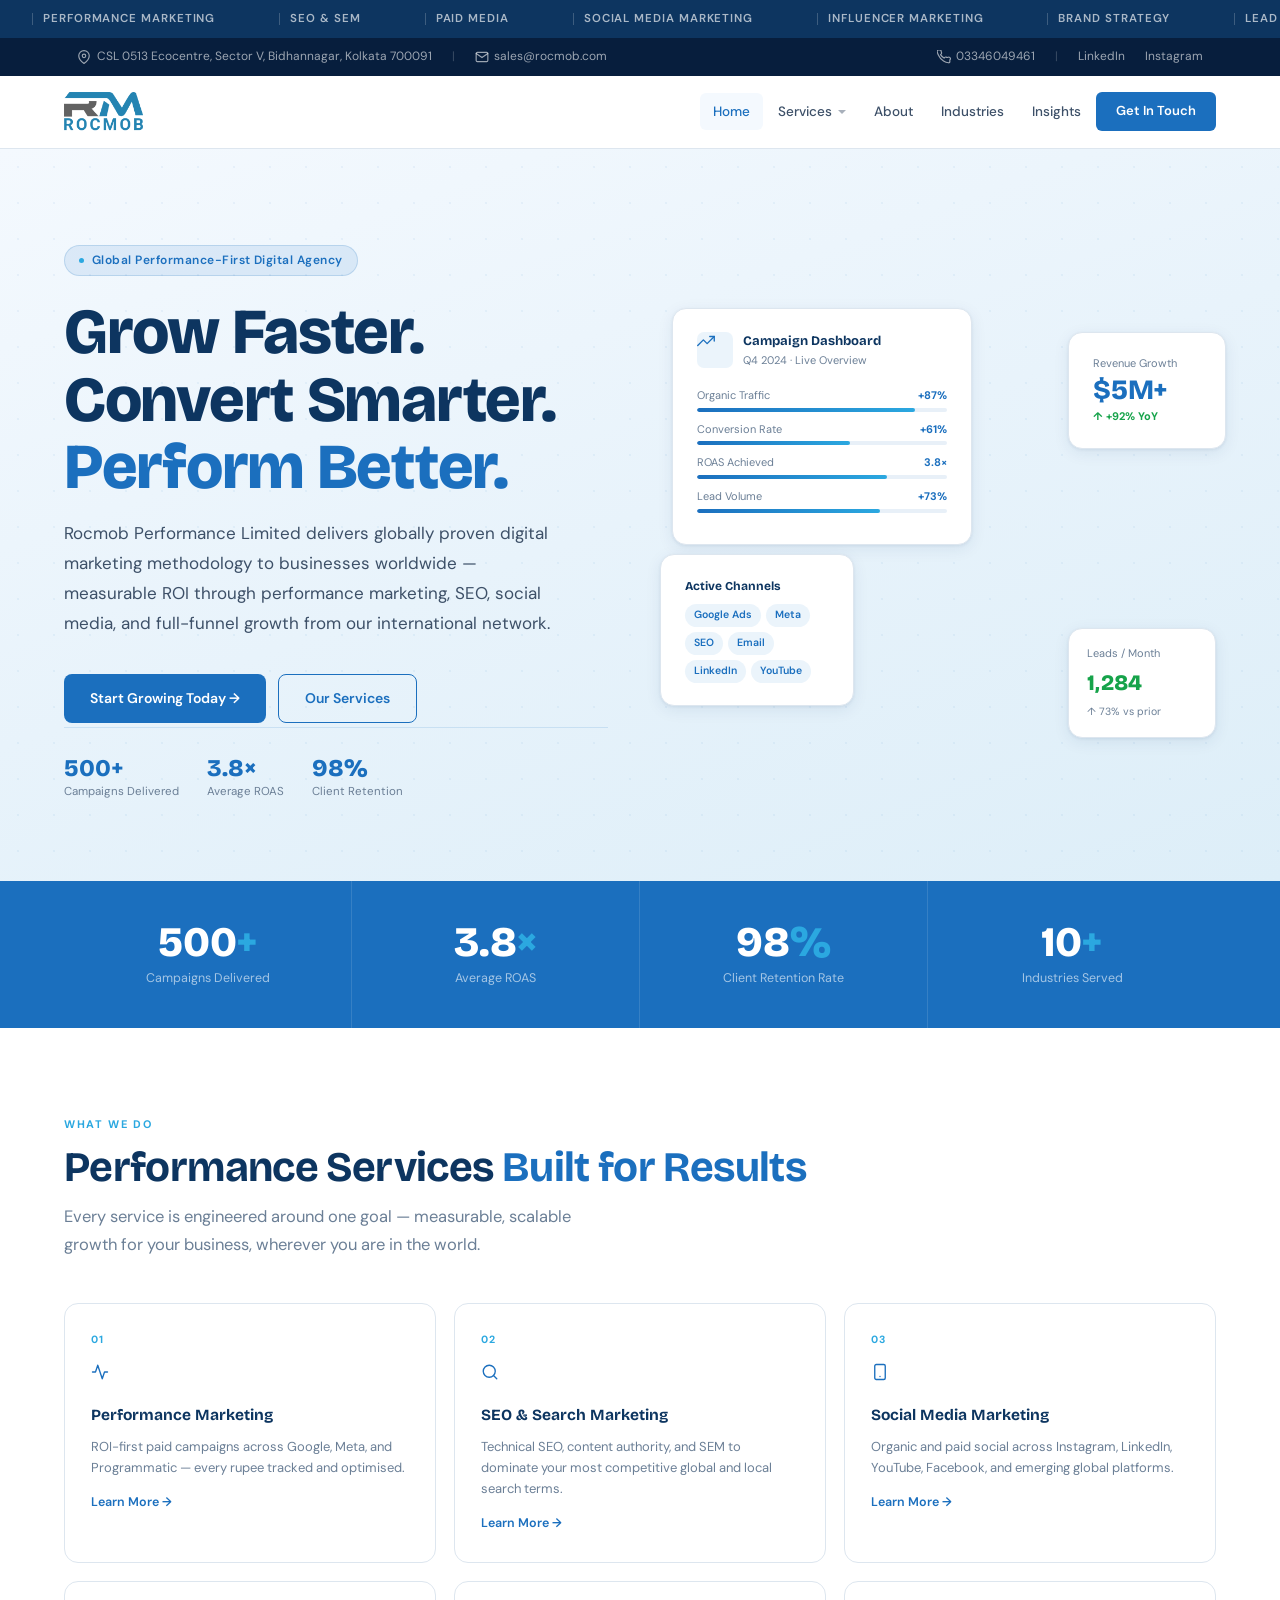
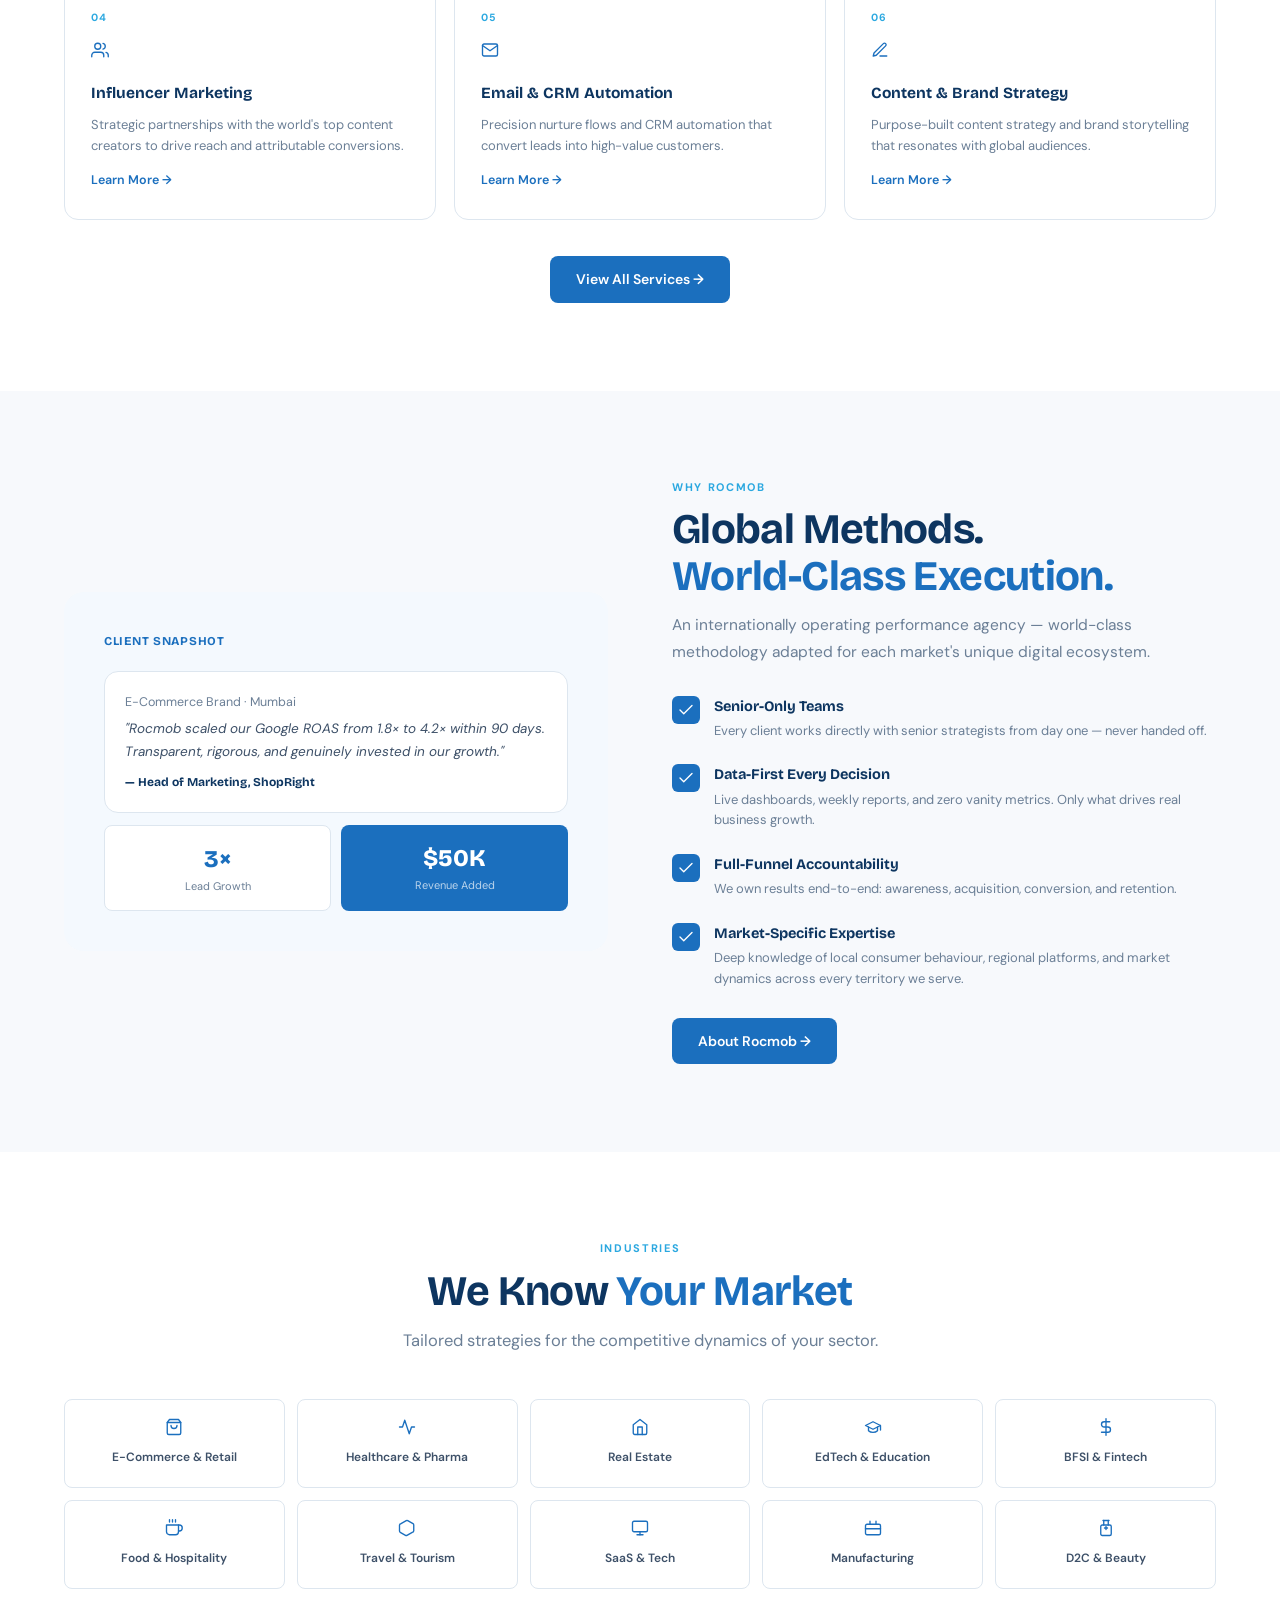
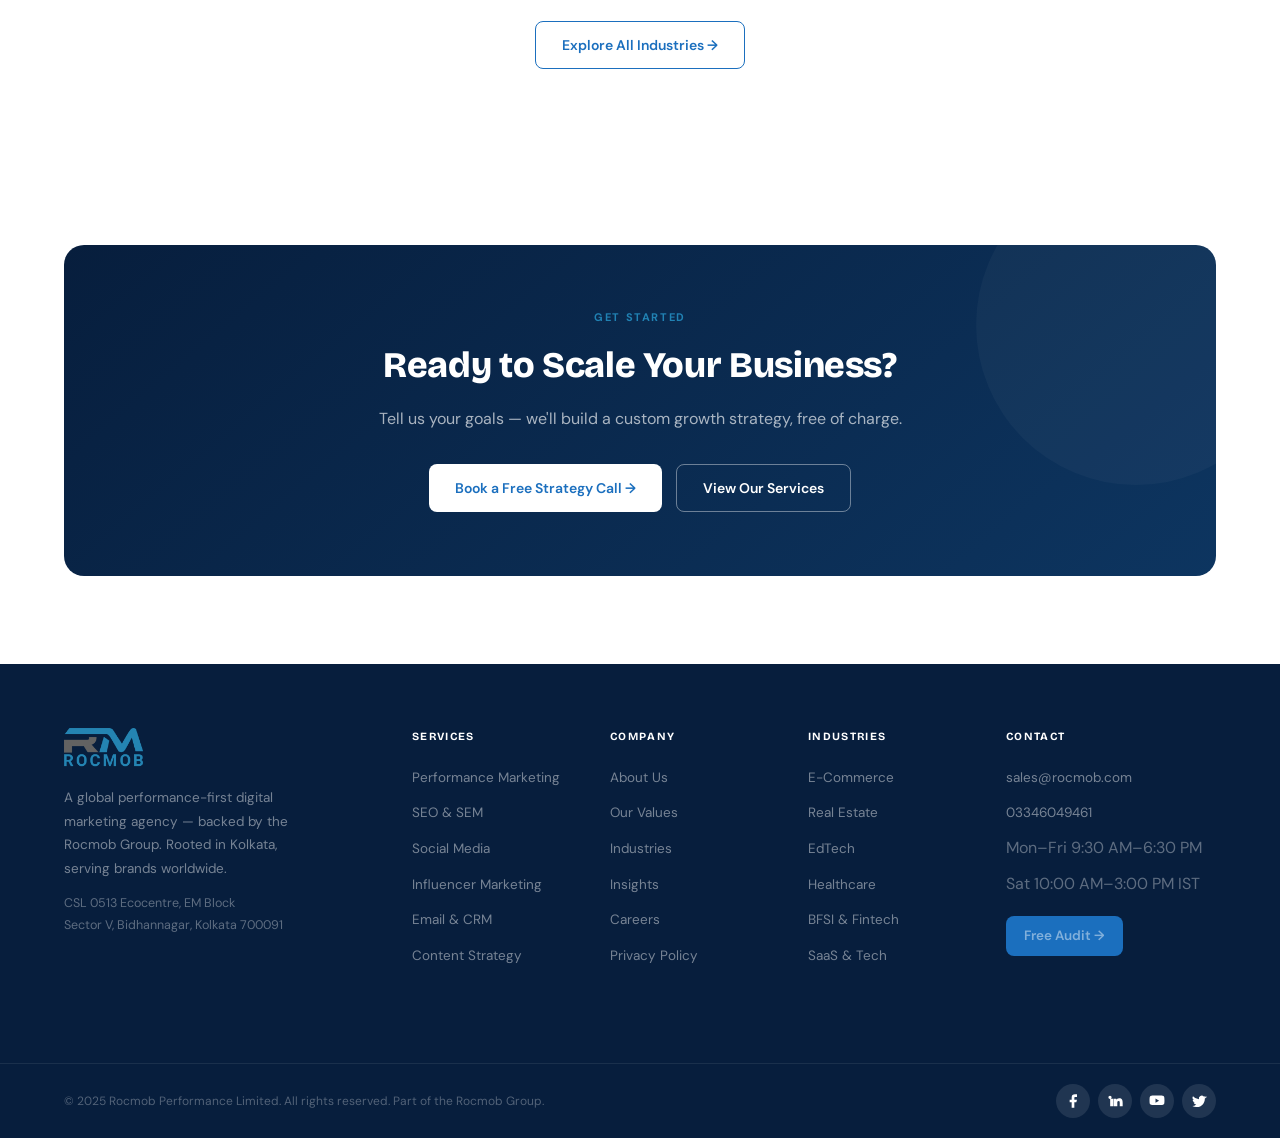
==== commit 83915baa: "üpdate" ====
--- a/index.html
+++ b/index.html
@@ -1,1624 +1,948 @@
-<!doctype html>
+<!DOCTYPE html>
 <html lang="en">
-  <head>
-    <meta charset="UTF-8" />
-    <meta name="viewport" content="width=device-width,initial-scale=1" />
-    <title>
-      Home – Performance Marketing Agency, Kolkata — Rocmob Performance Limited
-    </title>
-    <link rel="stylesheet" href="_shared.css" />
+
+<head>
+    <meta charset="UTF-8">
+    <meta name="viewport" content="width=device-width,initial-scale=1">
+    <title>Home – Global Performance Marketing Agency — Rocmob Performance Limited</title>
+    <link rel="stylesheet" href="_shared.css">
     <style>
-      /* Hero */
-
-      .hero {
-        padding: 96px 0 80px;
-        background: linear-gradient(
-          160deg,
-          #f4f9fe 0%,
-          #e8f3fb 50%,
-          #ddeef8 100%
-        );
-        position: relative;
-        overflow: hidden;
-      }
-
-      .hero::before {
-        content: "";
-        position: absolute;
-        inset: 0;
-        background-image: radial-gradient(
-          circle,
-          rgba(27, 111, 190, 0.06) 1px,
-          transparent 1px
-        );
-        background-size: 36px 36px;
-      }
-
-      .hero-grid {
-        display: grid;
-        grid-template-columns: 1fr 1fr;
-        gap: 64px;
-        align-items: center;
-        position: relative;
-        z-index: 1;
-      }
-
-      .hero-badge {
-        display: inline-flex;
-        align-items: center;
-        gap: 8px;
-        background: rgba(27, 111, 190, 0.1);
-        border: 1px solid rgba(27, 111, 190, 0.18);
-        color: var(--blue);
-        font-size: 12px;
-        font-weight: 600;
-        padding: 5px 14px;
-        border-radius: 100px;
-        margin-bottom: 22px;
-        letter-spacing: 0.04em;
-      }
-
-      .h-dot {
-        width: 5px;
-        height: 5px;
-        background: var(--blue-lt);
-        border-radius: 50%;
-      }
-
-      .hero-desc {
-        font-size: 17px;
-        color: var(--mid);
-        line-height: 1.75;
-        margin: 18px 0 36px;
-        max-width: 500px;
-      }
-
-      .hero-kpi {
-        display: flex;
-        gap: 28px;
-        padding-top: 28px;
-        border-top: 1px solid rgba(27, 111, 190, 0.14);
-        margin-top: 4px;
-      }
-
-      .kpi-num {
-        font-family: "Bricolage Grotesque", sans-serif;
-        font-size: 24px;
-        font-weight: 800;
-        color: var(--blue);
-        line-height: 1;
-      }
-
-      .kpi-lbl {
-        font-size: 11.5px;
-        color: var(--muted);
-        margin-top: 3px;
-      }
-      /* Dashboard cards */
-
-      .dash-wrap {
-        position: relative;
-        height: 430px;
-      }
-
-      .dc {
-        position: absolute;
-        background: #fff;
-        border: 1px solid var(--border);
-        border-radius: var(--r-lg);
-        box-shadow: var(--sh);
-        padding: 22px 24px;
-      }
-
-      .dc-main {
-        width: 300px;
-        top: 0;
-        left: 0;
-        z-index: 3;
-      }
-
-      .dc-hd {
-        display: flex;
-        align-items: center;
-        gap: 10px;
-        margin-bottom: 18px;
-      }
-
-      .dc-ico {
-        width: 36px;
-        height: 36px;
-        background: var(--blue-pale);
-        border-radius: 7px;
-        display: flex;
-        align-items: center;
-        justify-content: center;
-        font-size: 16px;
-      }
-
-      .dc-hd-txt {
-        font-family: "Bricolage Grotesque", sans-serif;
-        font-size: 13px;
-        font-weight: 700;
-        color: var(--blue-dk);
-      }
-
-      .dc-hd-sub {
-        font-size: 11px;
-        color: var(--muted);
-      }
-
-      .bar-r {
-        margin-bottom: 9px;
-      }
-
-      .bar-lbl {
-        font-size: 11px;
-        color: var(--muted);
-        display: flex;
-        justify-content: space-between;
-        margin-bottom: 3px;
-      }
-
-      .bar-lbl strong {
-        color: var(--blue);
-        font-weight: 700;
-      }
-
-      .bar-t {
-        height: 4px;
-        background: #e8f0f8;
-        border-radius: 2px;
-        overflow: hidden;
-      }
-
-      .bar-f {
-        height: 100%;
-        background: linear-gradient(90deg, var(--blue), var(--blue-lt));
-        border-radius: 2px;
-      }
-
-      .dc-r1 {
-        width: 158px;
-        top: 24px;
-        right: -10px;
-        z-index: 4;
-      }
-
-      .dc-r1 .big {
-        font-family: "Bricolage Grotesque", sans-serif;
-        font-size: 28px;
-        font-weight: 800;
-        color: var(--blue);
-        line-height: 1;
-        margin: 4px 0;
-      }
-
-      .dc-r1 .up {
-        font-size: 11px;
-        color: #16a34a;
-        font-weight: 700;
-      }
-
-      .dc-r2 {
-        bottom: 32px;
-        left: -12px;
-        z-index: 4;
-        width: 194px;
-      }
-
-      .dc-r3 {
-        bottom: 0;
-        right: 0;
-        z-index: 3;
-        width: 148px;
-        padding: 16px 18px;
-      }
-
-      .pill-g {
-        display: flex;
-        flex-wrap: wrap;
-        gap: 5px;
-        margin-top: 8px;
-      }
-
-      .pill {
-        background: var(--blue-pale);
-        color: var(--blue);
-        font-size: 10.5px;
-        font-weight: 600;
-        padding: 3px 9px;
-        border-radius: 100px;
-      }
-      /* Services */
-
-      .svc-grid {
-        display: grid;
-        grid-template-columns: repeat(3, 1fr);
-        gap: 18px;
-      }
-
-      .svc {
-        display: block;
-        text-decoration: none;
-        background: #fff;
-        border: 1px solid var(--border);
-        border-radius: var(--r-lg);
-        padding: 28px 26px;
-        transition: all 0.2s;
-      }
-
-      .svc:hover {
-        border-color: var(--blue);
-        box-shadow: var(--sh-md);
-        transform: translateY(-3px);
-      }
-
-      .svc-n {
-        font-size: 10.5px;
-        font-weight: 700;
-        letter-spacing: 0.1em;
-        color: var(--blue-lt);
-        margin-bottom: 14px;
-        text-transform: uppercase;
-      }
-
-      .svc h3 {
-        font-family: "Bricolage Grotesque", sans-serif;
-        font-size: 15.5px;
-        font-weight: 700;
-        color: var(--blue-dk);
-        margin-bottom: 8px;
-      }
-
-      .svc p {
-        font-size: 13px;
-        color: var(--muted);
-        line-height: 1.62;
-      }
-
-      .svc-arr {
-        display: inline-flex;
-        align-items: center;
-        gap: 5px;
-        color: var(--blue);
-        font-size: 12.5px;
-        font-weight: 600;
-        margin-top: 14px;
-      }
-      /* Why */
-
-      .why-l {
-        background: var(--blue-xpale);
-        border-radius: var(--r-xl);
-        padding: 40px;
-      }
-
-      .why-item {
-        display: flex;
-        gap: 14px;
-        margin-bottom: 22px;
-      }
-
-      .why-item:last-child {
-        margin-bottom: 0;
-      }
-
-      .why-ck {
-        width: 28px;
-        height: 28px;
-        background: var(--blue);
-        border-radius: 6px;
-        display: flex;
-        align-items: center;
-        justify-content: center;
-        flex-shrink: 0;
-        color: #fff;
-        font-size: 12px;
-        font-weight: 700;
-        margin-top: 1px;
-      }
-
-      .why-item h4 {
-        font-family: "Bricolage Grotesque", sans-serif;
-        font-size: 14.5px;
-        font-weight: 700;
-        color: var(--blue-dk);
-        margin-bottom: 3px;
-      }
-
-      .why-item p {
-        font-size: 13px;
-        color: var(--muted);
-        line-height: 1.6;
-      }
-      /* Ind */
-
-      .ind-g {
-        display: grid;
-        grid-template-columns: repeat(5, 1fr);
-        gap: 12px;
-      }
-
-      .ind {
-        background: #fff;
-        border: 1px solid var(--border);
-        border-radius: var(--r);
-        padding: 18px 12px;
-        text-align: center;
-        cursor: default;
-        transition: all 0.18s;
-      }
-
-      .ind:hover {
-        border-color: var(--blue);
-        background: var(--blue-xpale);
-      }
-
-      .ind-i {
-        font-size: 20px;
-        display: block;
-        margin-bottom: 7px;
-      }
-
-      .ind span {
-        font-size: 12px;
-        font-weight: 600;
-        color: var(--mid);
-      }
-
-      .ind:hover span {
-        color: var(--blue);
-      }
-      /* CTA box */
-
-      .cta-box {
-        background: linear-gradient(
-          140deg,
-          var(--navy) 0%,
-          var(--blue-dk) 100%
-        );
-        border-radius: var(--r-xl);
-        padding: 64px 56px;
-        text-align: center;
-        position: relative;
-        overflow: hidden;
-      }
-
-      .cta-box::before {
-        content: "";
-        position: absolute;
-        top: -80px;
-        right: -80px;
-        width: 320px;
-        height: 320px;
-        border-radius: 50%;
-        background: rgba(255, 255, 255, 0.03);
-      }
-
-      .cta-box h2 {
-        font-family: "Bricolage Grotesque", sans-serif;
-        font-size: 36px;
-        font-weight: 800;
-        color: #fff;
-        margin-bottom: 12px;
-        letter-spacing: -0.01em;
-      }
-
-      .cta-box p {
-        font-size: 16px;
-        color: rgba(255, 255, 255, 0.65);
-        margin-bottom: 32px;
-      }
-
-      @media (max-width: 960px) {
-        .hero-grid,
-        .why-r {
-          grid-template-columns: 1fr;
-        }
+        /* Hero */
+        
+        .hero {
+            padding: 96px 0 80px;
+            background: linear-gradient(160deg, #f4f9fe 0%, #e8f3fb 50%, #ddeef8 100%);
+            position: relative;
+            overflow: hidden;
+        }
+        
+        .hero::before {
+            content: '';
+            position: absolute;
+            inset: 0;
+            background-image: radial-gradient(circle, rgba(27, 111, 190, 0.06) 1px, transparent 1px);
+            background-size: 36px 36px;
+        }
+        
+        .hero-grid {
+            display: grid;
+            grid-template-columns: 1fr 1fr;
+            gap: 64px;
+            align-items: center;
+            position: relative;
+            z-index: 1;
+        }
+        
+        .hero-badge {
+            display: inline-flex;
+            align-items: center;
+            gap: 8px;
+            background: rgba(27, 111, 190, 0.1);
+            border: 1px solid rgba(27, 111, 190, 0.18);
+            color: var(--blue);
+            font-size: 12px;
+            font-weight: 600;
+            padding: 5px 14px;
+            border-radius: 100px;
+            margin-bottom: 22px;
+            letter-spacing: .04em;
+        }
+        
+        .h-dot {
+            width: 5px;
+            height: 5px;
+            background: var(--blue-lt);
+            border-radius: 50%;
+        }
+        
+        .hero-desc {
+            font-size: 17px;
+            color: var(--mid);
+            line-height: 1.75;
+            margin: 18px 0 36px;
+            max-width: 500px;
+        }
+        
+        .hero-kpi {
+            display: flex;
+            gap: 28px;
+            padding-top: 28px;
+            border-top: 1px solid rgba(27, 111, 190, 0.14);
+            margin-top: 4px;
+        }
+        
+        .kpi-num {
+            font-family: 'Bricolage Grotesque', sans-serif;
+            font-size: 24px;
+            font-weight: 800;
+            color: var(--blue);
+            line-height: 1;
+        }
+        
+        .kpi-lbl {
+            font-size: 11.5px;
+            color: var(--muted);
+            margin-top: 3px;
+        }
+        /* Dashboard cards */
+        
         .dash-wrap {
-          display: none;
-        }
+            position: relative;
+            height: 430px;
+        }
+        
+        .dc {
+            position: absolute;
+            background: #fff;
+            border: 1px solid var(--border);
+            border-radius: var(--r-lg);
+            box-shadow: var(--sh);
+            padding: 22px 24px;
+        }
+        
+        .dc-main {
+            width: 300px;
+            top: 0;
+            left: 0;
+            z-index: 3;
+        }
+        
+        .dc-hd {
+            display: flex;
+            align-items: center;
+            gap: 10px;
+            margin-bottom: 18px;
+        }
+        
+        .dc-ico {
+            width: 36px;
+            height: 36px;
+            background: var(--blue-pale);
+            border-radius: 7px;
+            display: flex;
+            align-items: center;
+            justify-content: center;
+            font-size: 16px;
+        }
+        
+        .dc-hd-txt {
+            font-family: 'Bricolage Grotesque', sans-serif;
+            font-size: 13px;
+            font-weight: 700;
+            color: var(--blue-dk);
+        }
+        
+        .dc-hd-sub {
+            font-size: 11px;
+            color: var(--muted);
+        }
+        
+        .bar-r {
+            margin-bottom: 9px;
+        }
+        
+        .bar-lbl {
+            font-size: 11px;
+            color: var(--muted);
+            display: flex;
+            justify-content: space-between;
+            margin-bottom: 3px;
+        }
+        
+        .bar-lbl strong {
+            color: var(--blue);
+            font-weight: 700;
+        }
+        
+        .bar-t {
+            height: 4px;
+            background: #e8f0f8;
+            border-radius: 2px;
+            overflow: hidden;
+        }
+        
+        .bar-f {
+            height: 100%;
+            background: linear-gradient(90deg, var(--blue), var(--blue-lt));
+            border-radius: 2px;
+        }
+        
+        .dc-r1 {
+            width: 158px;
+            top: 24px;
+            right: -10px;
+            z-index: 4;
+        }
+        
+        .dc-r1 .big {
+            font-family: 'Bricolage Grotesque', sans-serif;
+            font-size: 28px;
+            font-weight: 800;
+            color: var(--blue);
+            line-height: 1;
+            margin: 4px 0;
+        }
+        
+        .dc-r1 .up {
+            font-size: 11px;
+            color: #16a34a;
+            font-weight: 700;
+        }
+        
+        .dc-r2 {
+            bottom: 32px;
+            left: -12px;
+            z-index: 4;
+            width: 194px;
+        }
+        
+        .dc-r3 {
+            bottom: 0;
+            right: 0;
+            z-index: 3;
+            width: 148px;
+            padding: 16px 18px;
+        }
+        
+        .pill-g {
+            display: flex;
+            flex-wrap: wrap;
+            gap: 5px;
+            margin-top: 8px;
+        }
+        
+        .pill {
+            background: var(--blue-pale);
+            color: var(--blue);
+            font-size: 10.5px;
+            font-weight: 600;
+            padding: 3px 9px;
+            border-radius: 100px;
+        }
+        /* Services */
+        
         .svc-grid {
-          grid-template-columns: 1fr 1fr;
-        }
+            display: grid;
+            grid-template-columns: repeat(3, 1fr);
+            gap: 18px;
+        }
+        
+        .svc {
+            display: block;
+            text-decoration: none;
+            background: #fff;
+            border: 1px solid var(--border);
+            border-radius: var(--r-lg);
+            padding: 28px 26px;
+            transition: all .2s;
+        }
+        
+        .svc:hover {
+            border-color: var(--blue);
+            box-shadow: var(--sh-md);
+            transform: translateY(-3px);
+        }
+        
+        .svc-n {
+            font-size: 10.5px;
+            font-weight: 700;
+            letter-spacing: .1em;
+            color: var(--blue-lt);
+            margin-bottom: 14px;
+            text-transform: uppercase;
+        }
+        
+        .svc h3 {
+            font-family: 'Bricolage Grotesque', sans-serif;
+            font-size: 15.5px;
+            font-weight: 700;
+            color: var(--blue-dk);
+            margin-bottom: 8px;
+        }
+        
+        .svc p {
+            font-size: 13px;
+            color: var(--muted);
+            line-height: 1.62;
+        }
+        
+        .svc-arr {
+            display: inline-flex;
+            align-items: center;
+            gap: 5px;
+            color: var(--blue);
+            font-size: 12.5px;
+            font-weight: 600;
+            margin-top: 14px;
+        }
+        /* Why */
+        
+        .why-l {
+            background: var(--blue-xpale);
+            border-radius: var(--r-xl);
+            padding: 40px;
+        }
+        
+        .why-item {
+            display: flex;
+            gap: 14px;
+            margin-bottom: 22px;
+        }
+        
+        .why-item:last-child {
+            margin-bottom: 0;
+        }
+        
+        .why-ck {
+            width: 28px;
+            height: 28px;
+            background: var(--blue);
+            border-radius: 6px;
+            display: flex;
+            align-items: center;
+            justify-content: center;
+            flex-shrink: 0;
+            color: #fff;
+            font-size: 12px;
+            font-weight: 700;
+            margin-top: 1px;
+        }
+        
+        .why-item h4 {
+            font-family: 'Bricolage Grotesque', sans-serif;
+            font-size: 14.5px;
+            font-weight: 700;
+            color: var(--blue-dk);
+            margin-bottom: 3px;
+        }
+        
+        .why-item p {
+            font-size: 13px;
+            color: var(--muted);
+            line-height: 1.6;
+        }
+        /* Ind */
+        
         .ind-g {
-          grid-template-columns: repeat(3, 1fr);
-        }
-      }
+            display: grid;
+            grid-template-columns: repeat(5, 1fr);
+            gap: 12px;
+        }
+        
+        .ind {
+            background: #fff;
+            border: 1px solid var(--border);
+            border-radius: var(--r);
+            padding: 18px 12px;
+            text-align: center;
+            cursor: default;
+            transition: all .18s;
+        }
+        
+        .ind:hover {
+            border-color: var(--blue);
+            background: var(--blue-xpale);
+        }
+        
+        .ind-i {
+            font-size: 20px;
+            display: block;
+            margin-bottom: 7px;
+        }
+        
+        .ind span {
+            font-size: 12px;
+            font-weight: 600;
+            color: var(--mid);
+        }
+        
+        .ind:hover span {
+            color: var(--blue);
+        }
+        /* CTA box */
+        
+        .cta-box {
+            background: linear-gradient(140deg, var(--navy) 0%, var(--blue-dk) 100%);
+            border-radius: var(--r-xl);
+            padding: 64px 56px;
+            text-align: center;
+            position: relative;
+            overflow: hidden;
+        }
+        
+        .cta-box::before {
+            content: '';
+            position: absolute;
+            top: -80px;
+            right: -80px;
+            width: 320px;
+            height: 320px;
+            border-radius: 50%;
+            background: rgba(255, 255, 255, 0.03);
+        }
+        
+        .cta-box h2 {
+            font-family: 'Bricolage Grotesque', sans-serif;
+            font-size: 36px;
+            font-weight: 800;
+            color: #fff;
+            margin-bottom: 12px;
+            letter-spacing: -.01em;
+        }
+        
+        .cta-box p {
+            font-size: 16px;
+            color: rgba(255, 255, 255, 0.65);
+            margin-bottom: 32px;
+        }
+        
+
+.social-icon:hover svg {
+    transform: scale(1.2); /* icon zoom */
+}
+        @media(max-width:960px) {
+            .hero-grid,
+            .why-r {
+                grid-template-columns: 1fr;
+            }
+            .dash-wrap {
+                display: none;
+            }
+            .svc-grid {
+                grid-template-columns: 1fr 1fr;
+            }
+            .ind-g {
+                grid-template-columns: repeat(3, 1fr);
+            }
+        }
+
+        /* Tablet */
+        @media(max-width:768px) {
+            .hero { padding: 52px 0 44px; }
+            .hero-grid { gap: 32px !important; }
+            .hero-desc { font-size: 15.5px; max-width: 100%; }
+            .hero-kpi { flex-wrap: wrap; gap: 20px; }
+            .svc-grid { grid-template-columns: 1fr 1fr; }
+            .ind-g { grid-template-columns: repeat(3, 1fr); }
+            .cta-box { padding: 44px 28px; }
+            .cta-box h2 { font-size: clamp(22px, 5vw, 30px); }
+            .cta-box > div > div[style*="display:flex"] {
+                flex-wrap: wrap !important;
+                justify-content: center !important;
+            }
+        }
+
+        /* Mobile */
+        @media(max-width:480px) {
+            .svc-grid { grid-template-columns: 1fr; }
+            .ind-g { grid-template-columns: repeat(2, 1fr); }
+            .cta-box { padding: 36px 20px; }
+            .hero { padding: 40px 0 36px; }
+            .hero-kpi { flex-direction: column; gap: 14px; }
+        }
     </style>
-  </head>
-
-  <body>
+</head>
+
+<body>
     <div class="ticker">
-      <div class="tk-track">
-        <span class="tk-item">Performance Marketing</span
-        ><span class="tk-item">SEO &amp; SEM</span
-        ><span class="tk-item">Paid Media</span
-        ><span class="tk-item">Social Media Marketing</span
-        ><span class="tk-item">Influencer Marketing</span
-        ><span class="tk-item">Brand Strategy</span>
-        <span class="tk-item">Lead Generation</span
-        ><span class="tk-item">Email &amp; CRM</span
-        ><span class="tk-item">Content Marketing</span
-        ><span class="tk-item">Conversion Optimisation</span
-        ><span class="tk-item">Google Ads</span
-        ><span class="tk-item">Meta Advertising</span>
-        <span class="tk-item">Performance Marketing</span
-        ><span class="tk-item">SEO &amp; SEM</span
-        ><span class="tk-item">Paid Media</span
-        ><span class="tk-item">Social Media Marketing</span
-        ><span class="tk-item">Influencer Marketing</span
-        ><span class="tk-item">Brand Strategy</span>
-        <span class="tk-item">Lead Generation</span
-        ><span class="tk-item">Email &amp; CRM</span
-        ><span class="tk-item">Content Marketing</span
-        ><span class="tk-item">Conversion Optimisation</span
-        ><span class="tk-item">Google Ads</span
-        ><span class="tk-item">Meta Advertising</span>
-      </div>
+        <div class="tk-track"><span class="tk-item">Performance Marketing</span><span class="tk-item">SEO &amp; SEM</span><span class="tk-item">Paid Media</span><span class="tk-item">Social Media Marketing</span><span class="tk-item">Influencer Marketing</span><span class="tk-item">Brand Strategy</span>
+            <span class="tk-item">Lead Generation</span><span class="tk-item">Email &amp; CRM</span><span class="tk-item">Content Marketing</span><span class="tk-item">Conversion Optimisation</span><span class="tk-item">Google Ads</span><span class="tk-item">Meta Advertising</span>
+            <span class="tk-item">Performance Marketing</span><span class="tk-item">SEO &amp; SEM</span><span class="tk-item">Paid Media</span><span class="tk-item">Social Media Marketing</span><span class="tk-item">Influencer Marketing</span><span class="tk-item">Brand Strategy</span>
+            <span class="tk-item">Lead Generation</span><span class="tk-item">Email &amp; CRM</span><span class="tk-item">Content Marketing</span><span class="tk-item">Conversion Optimisation</span><span class="tk-item">Google Ads</span><span class="tk-item">Meta Advertising</span></div>
     </div>
     <div class="topbar">
-      <div class="topbar-l">
-        <span
-          ><svg
-            width="18"
-            height="18"
-            viewBox="0 0 24 24"
-            fill="none"
-            stroke="currentColor"
-            stroke-width="1.8"
-            stroke-linecap="round"
-            stroke-linejoin="round"
-            style="flex-shrink: 0"
-          >
-            <path d="M21 10c0 7-9 13-9 13s-9-6-9-13a9 9 0 0118 0z" />
-            <circle cx="12" cy="10" r="3" />
-          </svg>
-          CSL 0513 Ecocentre, Sector V, Bidhannagar, Kolkata 700091</span
-        >
-        <span class="sep">|</span
-        ><a href="mailto:sales@rocmob.com">sales@rocmob.com</a>
-      </div>
-      <div class="topbar-r">
-        <a href="tel:03346049461">03346049461</a>
-        <span class="sep">|</span><a href="#">LinkedIn</a
-        ><a href="#">Instagram</a>
-      </div>
+        <div class="topbar-l">
+            <a href="https://maps.app.goo.gl/XQaKYKdHNQYxbWKZ6" target="_blank" rel="noopener" style="display:flex;align-items:center;gap:6px;"><svg width="14" height="14" viewBox="0 0 24 24" fill="none" stroke="currentColor" stroke-width="2" stroke-linecap="round" stroke-linejoin="round" style="flex-shrink:0;"><path d="M21 10c0 7-9 13-9 13s-9-6-9-13a9 9 0 0118 0z"/><circle cx="12" cy="10" r="3"/></svg> CSL 0513 Ecocentre, Sector V, Bidhannagar, Kolkata 700091</a>
+            <span class="sep">|</span><a href="mailto:sales@rocmob.com" style="display:flex;align-items:center;gap:5px;"><svg width="14" height="14" viewBox="0 0 24 24" fill="none" stroke="currentColor" stroke-width="2" stroke-linecap="round" stroke-linejoin="round" style="flex-shrink:0;"><path d="M4 4h16c1.1 0 2 .9 2 2v12c0 1.1-.9 2-2 2H4c-1.1 0-2-.9-2-2V6c0-1.1.9-2 2-2z"/><polyline points="22,6 12,13 2,6"/></svg>sales@rocmob.com</a>
+        </div>
+        <div class="topbar-r">
+            <a href="tel:03346049461" style="display:flex;align-items:center;gap:5px;"><svg width="14" height="14" viewBox="0 0 24 24" fill="none" stroke="currentColor" stroke-width="2" stroke-linecap="round" stroke-linejoin="round" style="flex-shrink:0;"><path d="M22 16.92v3a2 2 0 01-2.18 2 19.79 19.79 0 01-8.63-3.07A19.5 19.5 0 013.07 9.81 19.79 19.79 0 01.1 1.18 2 2 0 012.09 0h3a2 2 0 012 1.72c.127.96.361 1.903.7 2.81a2 2 0 01-.45 2.11L6.09 7.91a16 16 0 006 6l1.27-1.27a2 2 0 012.11-.45c.907.339 1.85.573 2.81.7A2 2 0 0122 16.92z"/></svg>03346049461</a>
+            <span class="sep">|</span><a href="#">LinkedIn</a><a href="#">Instagram</a>
+        </div>
     </div>
     <header>
-      <div class="hdr-inner">
-        <a
-          href="index.html"
-          style="
-            display: flex;
-            align-items: center;
-            gap: 11px;
-            text-decoration: none;
-            flex-shrink: 0;
-          "
-        >
-          <img src="rocmob logo.png" alt="Rocmob Logo" class="nav-logo" />
-        </a>
-        <nav>
-          <ul>
-            <li><a href="index.html" class="act">Home</a></li>
-            <li class="has-dd">
-              <a href="services.html">Services</a>
-              <div class="dd">
-                <div class="dd-inner">
-                  <a href="services.html#perf"
-                    ><span class="dd-ico"
-                      ><svg viewBox="0 0 24 24">
-                        <polyline
-                          points="22 12 18 12 15 21 9 3 6 12 2 12"
-                        /></svg></span
-                    >Performance Marketing</a
-                  >
-                  <a href="services.html#seo"
-                    ><span class="dd-ico"
-                      ><svg viewBox="0 0 24 24">
-                        <circle cx="11" cy="11" r="8" />
-                        <line
-                          x1="21"
-                          y1="21"
-                          x2="16.65"
-                          y2="16.65"
-                        /></svg></span
-                    >SEO &amp; Search</a
-                  >
-                  <a href="services.html#social"
-                    ><span class="dd-ico"
-                      ><svg viewBox="0 0 24 24">
-                        <path
-                          d="M18 2h-3a5 5 0 00-5 5v3H7v4h3v8h4v-8h3l1-4h-4V7a1 1 0 011-1h3z"
-                        /></svg></span
-                    >Social Media</a
-                  >
-                  <a href="services.html#influencer"
-                    ><span class="dd-ico"
-                      ><svg viewBox="0 0 24 24">
-                        <path d="M17 21v-2a4 4 0 00-4-4H5a4 4 0 00-4 4v2" />
-                        <circle cx="9" cy="7" r="4" />
-                        <path d="M23 21v-2a4 4 0 00-3-3.87" />
-                        <path d="M16 3.13a4 4 0 010 7.75" /></svg></span
-                    >Influencer Marketing</a
-                  >
-                  <a href="services.html#email"
-                    ><span class="dd-ico"
-                      ><svg viewBox="0 0 24 24">
-                        <path
-                          d="M4 4h16c1.1 0 2 .9 2 2v12c0 1.1-.9 2-2 2H4c-1.1 0-2-.9-2-2V6c0-1.1.9-2 2-2z"
-                        />
-                        <polyline points="22,6 12,13 2,6" /></svg></span
-                    >Email &amp; CRM</a
-                  >
-                  <a href="services.html#content"
-                    ><span class="dd-ico"
-                      ><svg viewBox="0 0 24 24">
-                        <path
-                          d="M14 2H6a2 2 0 00-2 2v16a2 2 0 002 2h12a2 2 0 002-2V8z"
-                        />
-                        <polyline points="14 2 14 8 20 8" />
-                        <line x1="16" y1="13" x2="8" y2="13" />
-                        <line x1="16" y1="17" x2="8" y2="17" />
-                        <polyline points="10 9 9 9 8 9" /></svg></span
-                    >Content Strategy</a
-                  >
-                </div>
-              </div>
-            </li>
-            <li><a href="about.html">About</a></li>
-            <li><a href="industries.html">Industries</a></li>
-            <li><a href="blog.html">Insights</a></li>
-            <li><a href="contact.html" class="nav-cta">Get In Touch</a></li>
-          </ul>
-        </nav>
-      </div>
+        <div class="hdr-inner">
+            <a href="index.html" style="display:flex;align-items:center;gap:11px;text-decoration:none;flex-shrink:0;">
+                
+                <img src="rocmob logo.png" alt="Rocmob Logo" class="nav-logo">
+            </a>
+            <nav>
+                <ul>
+                    <li><a href="index.html" class="act">Home</a></li>
+                    <li class="has-dd"><a href="services.html">Services</a>
+                        <div class="dd">
+                            <div class="dd-inner">
+                                <a href="services.html#perf"><span class="dd-ico"><svg viewBox="0 0 24 24"><polyline points="22 12 18 12 15 21 9 3 6 12 2 12"/></svg></span>Performance Marketing</a>
+                                <a href="services.html#seo"><span class="dd-ico"><svg viewBox="0 0 24 24"><circle cx="11" cy="11" r="8"/><line x1="21" y1="21" x2="16.65" y2="16.65"/></svg></span>SEO &amp; Search</a>
+                                <a href="services.html#social"><span class="dd-ico"><svg viewBox="0 0 24 24"><path d="M18 2h-3a5 5 0 00-5 5v3H7v4h3v8h4v-8h3l1-4h-4V7a1 1 0 011-1h3z"/></svg></span>Social Media</a>
+                                <a href="services.html#influencer"><span class="dd-ico"><svg viewBox="0 0 24 24"><path d="M17 21v-2a4 4 0 00-4-4H5a4 4 0 00-4 4v2"/><circle cx="9" cy="7" r="4"/><path d="M23 21v-2a4 4 0 00-3-3.87"/><path d="M16 3.13a4 4 0 010 7.75"/></svg></span>Influencer Marketing</a>
+                                <a href="services.html#email"><span class="dd-ico"><svg viewBox="0 0 24 24"><path d="M4 4h16c1.1 0 2 .9 2 2v12c0 1.1-.9 2-2 2H4c-1.1 0-2-.9-2-2V6c0-1.1.9-2 2-2z"/><polyline points="22,6 12,13 2,6"/></svg></span>Email &amp; CRM</a>
+                                <a href="services.html#content"><span class="dd-ico"><svg viewBox="0 0 24 24"><path d="M14 2H6a2 2 0 00-2 2v16a2 2 0 002 2h12a2 2 0 002-2V8z"/><polyline points="14 2 14 8 20 8"/><line x1="16" y1="13" x2="8" y2="13"/><line x1="16" y1="17" x2="8" y2="17"/><polyline points="10 9 9 9 8 9"/></svg></span>Content Strategy</a>
+                            </div>
+                        </div>
+                    </li>
+                    <li><a href="about.html">About</a></li>
+                    <li><a href="industries.html">Industries</a></li>
+                    <li><a href="blog.html">Insights</a></li>
+                    <li><a href="contact.html" class="nav-cta">Get In Touch</a></li>
+                </ul>
+            </nav>
+            <button class="nav-burger" id="navBurger" aria-label="Open menu">
+                <span></span>
+                <span></span>
+                <span></span>
+            </button>
+        </div>
     </header>
+    <!-- Mobile Nav Overlay -->
+    <div class="mob-nav" id="mobNav">
+        <div class="mob-backdrop" id="mobBackdrop"></div>
+        <div class="mob-drawer">
+            <div class="mob-hdr">
+                <a href="index.html" style="display:flex;align-items:center;gap:10px;text-decoration:none;">
+                    <img src="rocmob logo.png" alt="Rocmob" class="nav-logo" style="height:34px;">
+                </a>
+                <button class="mob-close" id="mobClose" aria-label="Close menu">
+                    <svg width="16" height="16" viewBox="0 0 24 24" fill="none" stroke="currentColor" stroke-width="2.2" stroke-linecap="round"><line x1="18" y1="6" x2="6" y2="18"/><line x1="6" y1="6" x2="18" y2="18"/></svg>
+                </button>
+            </div>
+            <div class="mob-links">
+                <a href="index.html">Home</a>
+                <div class="mob-parent" id="mobSvcToggle">
+                    Services
+                    <svg class="mob-chevron" id="mobSvcChevron" viewBox="0 0 24 24"><polyline points="6 9 12 15 18 9"/></svg>
+                </div>
+                <div class="mob-sub" id="mobSvcSub">
+                    <a href="services.html#perf"><span class="dd-ico"><svg viewBox="0 0 24 24"><polyline points="22 12 18 12 15 21 9 3 6 12 2 12"/></svg></span>Performance Marketing</a>
+                    <a href="services.html#seo"><span class="dd-ico"><svg viewBox="0 0 24 24"><circle cx="11" cy="11" r="8"/><line x1="21" y1="21" x2="16.65" y2="16.65"/></svg></span>SEO &amp; Search</a>
+                    <a href="services.html#social"><span class="dd-ico"><svg viewBox="0 0 24 24"><path d="M18 2h-3a5 5 0 00-5 5v3H7v4h3v8h4v-8h3l1-4h-4V7a1 1 0 011-1h3z"/></svg></span>Social Media</a>
+                    <a href="services.html#influencer"><span class="dd-ico"><svg viewBox="0 0 24 24"><path d="M17 21v-2a4 4 0 00-4-4H5a4 4 0 00-4 4v2"/><circle cx="9" cy="7" r="4"/><path d="M23 21v-2a4 4 0 00-3-3.87"/><path d="M16 3.13a4 4 0 010 7.75"/></svg></span>Influencer Marketing</a>
+                    <a href="services.html#email"><span class="dd-ico"><svg viewBox="0 0 24 24"><path d="M4 4h16c1.1 0 2 .9 2 2v12c0 1.1-.9 2-2 2H4c-1.1 0-2-.9-2-2V6c0-1.1.9-2 2-2z"/><polyline points="22,6 12,13 2,6"/></svg></span>Email &amp; CRM</a>
+                    <a href="services.html#content"><span class="dd-ico"><svg viewBox="0 0 24 24"><path d="M14 2H6a2 2 0 00-2 2v16a2 2 0 002 2h12a2 2 0 002-2V8z"/><polyline points="14 2 14 8 20 8"/><line x1="16" y1="13" x2="8" y2="13"/><line x1="16" y1="17" x2="8" y2="17"/></svg></span>Content Strategy</a>
+                </div>
+                <div class="mob-divider"></div>
+                <a href="about.html">About Us</a>
+                <a href="industries.html">Industries</a>
+                <a href="blog.html">Insights</a>
+                <div class="mob-divider"></div>
+                <a href="contact.html" style="background:var(--blue);color:#fff;font-weight:600;justify-content:center;">Get In Touch →</a>
+            </div>
+            <div class="mob-foot">
+                <div class="mob-contact">
+                    <a href="mailto:sales@rocmob.com">
+                        <svg viewBox="0 0 24 24"><path d="M4 4h16c1.1 0 2 .9 2 2v12c0 1.1-.9 2-2 2H4c-1.1 0-2-.9-2-2V6c0-1.1.9-2 2-2z"/><polyline points="22,6 12,13 2,6"/></svg>
+                        sales@rocmob.com
+                    </a>
+                    <a href="tel:03346049461">
+                        <svg viewBox="0 0 24 24"><path d="M22 16.92v3a2 2 0 01-2.18 2 19.79 19.79 0 01-8.63-3.07A19.5 19.5 0 013.07 9.81 19.79 19.79 0 01.1 1.18 2 2 0 012.09 0h3a2 2 0 012 1.72c.127.96.361 1.903.7 2.81a2 2 0 01-.45 2.11L6.09 7.91a16 16 0 006 6l1.27-1.27a2 2 0 012.11-.45c.907.339 1.85.573 2.81.7A2 2 0 0122 16.92z"/></svg>
+                        033 4604 9461
+                    </a>
+                </div>
+                <p style="font-size:11.5px;color:var(--muted);">Mon–Fri 9:30 AM–6:30 PM IST</p>
+            </div>
+        </div>
+    </div>
+
 
     <section class="hero">
-      <div class="wrap hero-grid">
-        <div>
-          <div class="hero-badge">
-            <span class="h-dot"></span>India's Performance-First Digital Agency
-          </div>
-          <h1 class="disp">
-            Grow Faster.<br />Convert Smarter.<br /><span>Perform Better.</span>
-          </h1>
-          <p class="hero-desc">
-            Rocmob Performance Limited delivers globally proven digital
-            marketing methodology to Indian businesses — measurable ROI through
-            performance marketing, SEO, social media, and full-funnel growth
-            from our Kolkata base.
-          </p>
-          <div style="display: flex; gap: 12px; flex-wrap: wrap">
-            <a href="contact.html" class="btn btn-primary"
-              >Start Growing Today →</a
-            >
-            <a href="services.html" class="btn btn-outline">Our Services</a>
-          </div>
-          <div class="hero-kpi">
+        <div class="wrap hero-grid">
             <div>
-              <div class="kpi-num">500+</div>
-              <div class="kpi-lbl">Campaigns Delivered</div>
-            </div>
-            <div>
-              <div class="kpi-num">3.8×</div>
-              <div class="kpi-lbl">Average ROAS</div>
-            </div>
-            <div>
-              <div class="kpi-num">98%</div>
-              <div class="kpi-lbl">Client Retention</div>
-            </div>
-          </div>
-        </div>
-        <div class="dash-wrap">
-          <div class="dc dc-main">
-            <div class="dc-hd">
-              <div class="dc-ico" style="color: var(--blue); display: block">
-                <svg
-                  width="18"
-                  height="18"
-                  viewBox="0 0 24 24"
-                  fill="none"
-                  stroke="currentColor"
-                  stroke-width="1.8"
-                  stroke-linecap="round"
-                  stroke-linejoin="round"
-                  style="flex-shrink: 0"
-                >
-                  <polyline points="23 6 13.5 15.5 8.5 10.5 1 18" />
-                  <polyline points="17 6 23 6 23 12" />
-                </svg>
-              </div>
-              <div>
-                <div class="dc-hd-txt">Campaign Dashboard</div>
-                <div class="dc-hd-sub">Q4 2024 · Live Overview</div>
-              </div>
-            </div>
-            <div class="bar-r">
-              <div class="bar-lbl">
-                <span>Organic Traffic</span><strong>+87%</strong>
-              </div>
-              <div class="bar-t">
-                <div class="bar-f" style="width: 87%"></div>
-              </div>
-            </div>
-            <div class="bar-r">
-              <div class="bar-lbl">
-                <span>Conversion Rate</span><strong>+61%</strong>
-              </div>
-              <div class="bar-t">
-                <div class="bar-f" style="width: 61%"></div>
-              </div>
-            </div>
-            <div class="bar-r">
-              <div class="bar-lbl">
-                <span>ROAS Achieved</span><strong>3.8×</strong>
-              </div>
-              <div class="bar-t">
-                <div class="bar-f" style="width: 76%"></div>
-              </div>
-            </div>
-            <div class="bar-r">
-              <div class="bar-lbl">
-                <span>Lead Volume</span><strong>+73%</strong>
-              </div>
-              <div class="bar-t">
-                <div class="bar-f" style="width: 73%"></div>
-              </div>
-            </div>
-          </div>
-          <div class="dc dc-r1">
-            <div style="font-size: 11px; color: var(--muted)">
-              Revenue Growth
-            </div>
-            <div class="big">₹4.2Cr</div>
-            <div class="up">↑ +92% YoY</div>
-          </div>
-          <div class="dc dc-r2">
-            <div
-              style="
-                font-family: &quot;Bricolage Grotesque&quot;, sans-serif;
-                font-size: 12px;
-                font-weight: 700;
-                color: var(--blue-dk);
-                margin-bottom: 8px;
-              "
-            >
-              Active Channels
-            </div>
-            <div class="pill-g">
-              <span class="pill">Google Ads</span><span class="pill">Meta</span
-              ><span class="pill">SEO</span> <span class="pill">Email</span
-              ><span class="pill">LinkedIn</span
-              ><span class="pill">YouTube</span>
-            </div>
-          </div>
-          <div class="dc dc-r3">
-            <div style="font-size: 11px; color: var(--muted)">
-              Leads / Month
-            </div>
-            <div
-              style="
-                font-family: &quot;Bricolage Grotesque&quot;, sans-serif;
-                font-size: 22px;
-                font-weight: 800;
-                color: #16a34a;
-                margin: 3px 0;
-              "
-            >
-              1,284
-            </div>
-            <div style="font-size: 10.5px; color: var(--muted)">
-              ↑ 73% vs prior
-            </div>
-          </div>
-        </div>
-      </div>
+                <div class="hero-badge"><span class="h-dot"></span>Global Performance-First Digital Agency</div>
+                <h1 class="disp">Grow Faster.<br>Convert Smarter.<br><span>Perform Better.</span></h1>
+                <p class="hero-desc">Rocmob Performance Limited delivers globally proven digital marketing methodology to businesses worldwide — measurable ROI through performance marketing, SEO, social media, and full-funnel growth from our international network.</p>
+                <div style="display:flex;gap:12px;flex-wrap:wrap;">
+                    <a href="contact.html" class="btn btn-primary">Start Growing Today →</a>
+                    <a href="services.html" class="btn btn-outline">Our Services</a>
+                </div>
+                <div class="hero-kpi">
+                    <div>
+                        <div class="kpi-num">500+</div>
+                        <div class="kpi-lbl">Campaigns Delivered</div>
+                    </div>
+                    <div>
+                        <div class="kpi-num">3.8×</div>
+                        <div class="kpi-lbl">Average ROAS</div>
+                    </div>
+                    <div>
+                        <div class="kpi-num">98%</div>
+                        <div class="kpi-lbl">Client Retention</div>
+                    </div>
+                </div>
+            </div>
+            <div class="dash-wrap">
+                <div class="dc dc-main">
+                    <div class="dc-hd">
+                        <div class="dc-ico" style="color:var(--blue);display:block;"><svg width="18" height="18" viewBox="0 0 24 24" fill="none" stroke="currentColor" stroke-width="1.8" stroke-linecap="round" stroke-linejoin="round" style="flex-shrink:0;"><polyline points="23 6 13.5 15.5 8.5 10.5 1 18"/><polyline points="17 6 23 6 23 12"/></svg></div>
+                        <div>
+                            <div class="dc-hd-txt">Campaign Dashboard</div>
+                            <div class="dc-hd-sub">Q4 2024 · Live Overview</div>
+                        </div>
+                    </div>
+                    <div class="bar-r">
+                        <div class="bar-lbl"><span>Organic Traffic</span><strong>+87%</strong></div>
+                        <div class="bar-t">
+                            <div class="bar-f" style="width:87%"></div>
+                        </div>
+                    </div>
+                    <div class="bar-r">
+                        <div class="bar-lbl"><span>Conversion Rate</span><strong>+61%</strong></div>
+                        <div class="bar-t">
+                            <div class="bar-f" style="width:61%"></div>
+                        </div>
+                    </div>
+                    <div class="bar-r">
+                        <div class="bar-lbl"><span>ROAS Achieved</span><strong>3.8×</strong></div>
+                        <div class="bar-t">
+                            <div class="bar-f" style="width:76%"></div>
+                        </div>
+                    </div>
+                    <div class="bar-r">
+                        <div class="bar-lbl"><span>Lead Volume</span><strong>+73%</strong></div>
+                        <div class="bar-t">
+                            <div class="bar-f" style="width:73%"></div>
+                        </div>
+                    </div>
+                </div>
+                <div class="dc dc-r1">
+                    <div style="font-size:11px;color:var(--muted);">Revenue Growth</div>
+                    <div class="big">$5M+</div>
+                    <div class="up">↑ +92% YoY</div>
+                </div>
+                <div class="dc dc-r2">
+                    <div style="font-family:'Bricolage Grotesque',sans-serif;font-size:12px;font-weight:700;color:var(--blue-dk);margin-bottom:8px;">Active Channels</div>
+                    <div class="pill-g">
+                        <span class="pill">Google Ads</span><span class="pill">Meta</span><span class="pill">SEO</span>
+                        <span class="pill">Email</span><span class="pill">LinkedIn</span><span class="pill">YouTube</span>
+                    </div>
+                </div>
+                <div class="dc dc-r3">
+                    <div style="font-size:11px;color:var(--muted);">Leads / Month</div>
+                    <div style="font-family:'Bricolage Grotesque',sans-serif;font-size:22px;font-weight:800;color:#16a34a;margin:3px 0;">1,284</div>
+                    <div style="font-size:10.5px;color:var(--muted);">↑ 73% vs prior</div>
+                </div>
+            </div>
+        </div>
     </section>
 
     <div class="stats-bar">
-      <div class="stats-inner">
-        <div class="stat">
-          <div class="stat-n">500<span class="stat-u">+</span></div>
-          <div class="stat-l">Campaigns Delivered</div>
-        </div>
-        <div class="stat">
-          <div class="stat-n">3.8<span class="stat-u">×</span></div>
-          <div class="stat-l">Average ROAS</div>
-        </div>
-        <div class="stat">
-          <div class="stat-n">98<span class="stat-u">%</span></div>
-          <div class="stat-l">Client Retention Rate</div>
-        </div>
-        <div class="stat">
-          <div class="stat-n">10<span class="stat-u">+</span></div>
-          <div class="stat-l">Industries Served</div>
-        </div>
-      </div>
+        <div class="stats-inner">
+            <div class="stat">
+                <div class="stat-n">500<span class="stat-u">+</span></div>
+                <div class="stat-l">Campaigns Delivered</div>
+            </div>
+            <div class="stat">
+                <div class="stat-n">3.8<span class="stat-u">×</span></div>
+                <div class="stat-l">Average ROAS</div>
+            </div>
+            <div class="stat">
+                <div class="stat-n">98<span class="stat-u">%</span></div>
+                <div class="stat-l">Client Retention Rate</div>
+            </div>
+            <div class="stat">
+                <div class="stat-n">10<span class="stat-u">+</span></div>
+                <div class="stat-l">Industries Served</div>
+            </div>
+        </div>
     </div>
 
     <section class="sec">
-      <div class="wrap">
-        <span class="lbl">What We Do</span>
-        <h2 class="hd">Performance Services <span>Built for India</span></h2>
-        <p class="sub">
-          Every service is engineered around one goal — measurable, scalable
-          growth for your business.
-        </p>
-        <div class="svc-grid">
-          <a href="services.html#perf" class="svc">
-            <div class="svc-n">01</div>
-            <div style="margin-bottom: 14px; color: var(--blue)">
-              <svg
-                width="18"
-                height="18"
-                viewBox="0 0 24 24"
-                fill="none"
-                stroke="currentColor"
-                stroke-width="1.8"
-                stroke-linecap="round"
-                stroke-linejoin="round"
-                style="flex-shrink: 0"
-              >
-                <polyline points="22 12 18 12 15 21 9 3 6 12 2 12" />
-              </svg>
-            </div>
-            <h3>Performance Marketing</h3>
-            <p>
-              ROI-first paid campaigns across Google, Meta, and Programmatic —
-              every rupee tracked and optimised.
-            </p>
-            <div class="svc-arr">Learn More →</div>
-          </a>
-          <a href="services.html#seo" class="svc">
-            <div class="svc-n">02</div>
-            <div style="margin-bottom: 14px; color: var(--blue)">
-              <svg
-                width="18"
-                height="18"
-                viewBox="0 0 24 24"
-                fill="none"
-                stroke="currentColor"
-                stroke-width="1.8"
-                stroke-linecap="round"
-                stroke-linejoin="round"
-                style="flex-shrink: 0"
-              >
-                <circle cx="11" cy="11" r="8" />
-                <line x1="21" y1="21" x2="16.65" y2="16.65" />
-              </svg>
-            </div>
-            <h3>SEO &amp; Search Marketing</h3>
-            <p>
-              Technical SEO, content authority, and SEM to dominate India's most
-              competitive search terms.
-            </p>
-            <div class="svc-arr">Learn More →</div>
-          </a>
-          <a href="services.html#social" class="svc">
-            <div class="svc-n">03</div>
-            <div style="margin-bottom: 14px; color: var(--blue)">
-              <svg
-                width="18"
-                height="18"
-                viewBox="0 0 24 24"
-                fill="none"
-                stroke="currentColor"
-                stroke-width="1.8"
-                stroke-linecap="round"
-                stroke-linejoin="round"
-                style="flex-shrink: 0"
-              >
-                <rect x="5" y="2" width="14" height="20" rx="2" ry="2" />
-                <line x1="12" y1="18" x2="12.01" y2="18" />
-              </svg>
-            </div>
-            <h3>Social Media Marketing</h3>
-            <p>
-              Organic and paid social across Instagram, LinkedIn, YouTube, and
-              emerging Indian platforms.
-            </p>
-            <div class="svc-arr">Learn More →</div>
-          </a>
-          <a href="services.html#influencer" class="svc">
-            <div class="svc-n">04</div>
-            <div style="margin-bottom: 14px; color: var(--blue)">
-              <svg
-                width="18"
-                height="18"
-                viewBox="0 0 24 24"
-                fill="none"
-                stroke="currentColor"
-                stroke-width="1.8"
-                stroke-linecap="round"
-                stroke-linejoin="round"
-                style="flex-shrink: 0"
-              >
-                <path d="M17 21v-2a4 4 0 00-4-4H5a4 4 0 00-4 4v2" />
-                <circle cx="9" cy="7" r="4" />
-                <path d="M23 21v-2a4 4 0 00-3-3.87" />
-                <path d="M16 3.13a4 4 0 010 7.75" />
-              </svg>
-            </div>
-            <h3>Influencer Marketing</h3>
-            <p>
-              Strategic partnerships with India's top content creators to drive
-              reach and attributable conversions.
-            </p>
-            <div class="svc-arr">Learn More →</div>
-          </a>
-          <a href="services.html#email" class="svc">
-            <div class="svc-n">05</div>
-            <div style="margin-bottom: 14px; color: var(--blue)">
-              <svg
-                width="18"
-                height="18"
-                viewBox="0 0 24 24"
-                fill="none"
-                stroke="currentColor"
-                stroke-width="1.8"
-                stroke-linecap="round"
-                stroke-linejoin="round"
-                style="flex-shrink: 0"
-              >
-                <path
-                  d="M4 4h16c1.1 0 2 .9 2 2v12c0 1.1-.9 2-2 2H4c-1.1 0-2-.9-2-2V6c0-1.1.9-2 2-2z"
-                />
-                <polyline points="22,6 12,13 2,6" />
-              </svg>
-            </div>
-            <h3>Email &amp; CRM Automation</h3>
-            <p>
-              Precision nurture flows and CRM automation that convert leads into
-              high-value customers.
-            </p>
-            <div class="svc-arr">Learn More →</div>
-          </a>
-          <a href="services.html#content" class="svc">
-            <div class="svc-n">06</div>
-            <div style="margin-bottom: 14px; color: var(--blue)">
-              <svg
-                width="18"
-                height="18"
-                viewBox="0 0 24 24"
-                fill="none"
-                stroke="currentColor"
-                stroke-width="1.8"
-                stroke-linecap="round"
-                stroke-linejoin="round"
-                style="flex-shrink: 0"
-              >
-                <path d="M12 20h9" />
-                <path
-                  d="M16.5 3.5a2.121 2.121 0 013 3L7 19l-4 1 1-4L16.5 3.5z"
-                />
-              </svg>
-            </div>
-            <h3>Content &amp; Brand Strategy</h3>
-            <p>
-              Purpose-built content strategy and brand storytelling that
-              resonates with Indian audiences.
-            </p>
-            <div class="svc-arr">Learn More →</div>
-          </a>
-        </div>
-        <div style="text-align: center; margin-top: 36px">
-          <a href="services.html" class="btn btn-primary"
-            >View All Services →</a
-          >
-        </div>
-      </div>
+        <div class="wrap">
+            <span class="lbl">What We Do</span>
+            <h2 class="hd">Performance Services <span>Built for Results</span></h2>
+            <p class="sub">Every service is engineered around one goal — measurable, scalable growth for your business, wherever you are in the world.</p>
+            <div class="svc-grid">
+                <a href="services.html#perf" class="svc">
+                    <div class="svc-n">01</div>
+                    <div style="margin-bottom:14px;color:var(--blue);"><svg width="18" height="18" viewBox="0 0 24 24" fill="none" stroke="currentColor" stroke-width="1.8" stroke-linecap="round" stroke-linejoin="round" style="flex-shrink:0;"><polyline points="22 12 18 12 15 21 9 3 6 12 2 12"/></svg></div>
+                    <h3>Performance Marketing</h3>
+                    <p>ROI-first paid campaigns across Google, Meta, and Programmatic — every rupee tracked and optimised.</p>
+                    <div class="svc-arr">Learn More →</div>
+                </a>
+                <a href="services.html#seo" class="svc">
+                    <div class="svc-n">02</div>
+                    <div style="margin-bottom:14px;color:var(--blue);"><svg width="18" height="18" viewBox="0 0 24 24" fill="none" stroke="currentColor" stroke-width="1.8" stroke-linecap="round" stroke-linejoin="round" style="flex-shrink:0;"><circle cx="11" cy="11" r="8"/><line x1="21" y1="21" x2="16.65" y2="16.65"/></svg></div>
+                    <h3>SEO &amp; Search Marketing</h3>
+                    <p>Technical SEO, content authority, and SEM to dominate your most competitive global and local search terms.</p>
+                    <div class="svc-arr">Learn More →</div>
+                </a>
+                <a href="services.html#social" class="svc">
+                    <div class="svc-n">03</div>
+                    <div style="margin-bottom:14px;color:var(--blue);"><svg width="18" height="18" viewBox="0 0 24 24" fill="none" stroke="currentColor" stroke-width="1.8" stroke-linecap="round" stroke-linejoin="round" style="flex-shrink:0;"><rect x="5" y="2" width="14" height="20" rx="2" ry="2"/><line x1="12" y1="18" x2="12.01" y2="18"/></svg></div>
+                    <h3>Social Media Marketing</h3>
+                    <p>Organic and paid social across Instagram, LinkedIn, YouTube, Facebook, and emerging global platforms.</p>
+                    <div class="svc-arr">Learn More →</div>
+                </a>
+                <a href="services.html#influencer" class="svc">
+                    <div class="svc-n">04</div>
+                    <div style="margin-bottom:14px;color:var(--blue);"><svg width="18" height="18" viewBox="0 0 24 24" fill="none" stroke="currentColor" stroke-width="1.8" stroke-linecap="round" stroke-linejoin="round" style="flex-shrink:0;"><path d="M17 21v-2a4 4 0 00-4-4H5a4 4 0 00-4 4v2"/><circle cx="9" cy="7" r="4"/><path d="M23 21v-2a4 4 0 00-3-3.87"/><path d="M16 3.13a4 4 0 010 7.75"/></svg></div>
+                    <h3>Influencer Marketing</h3>
+                    <p>Strategic partnerships with the world's top content creators to drive reach and attributable conversions.</p>
+                    <div class="svc-arr">Learn More →</div>
+                </a>
+                <a href="services.html#email" class="svc">
+                    <div class="svc-n">05</div>
+                    <div style="margin-bottom:14px;color:var(--blue);"><svg width="18" height="18" viewBox="0 0 24 24" fill="none" stroke="currentColor" stroke-width="1.8" stroke-linecap="round" stroke-linejoin="round" style="flex-shrink:0;"><path d="M4 4h16c1.1 0 2 .9 2 2v12c0 1.1-.9 2-2 2H4c-1.1 0-2-.9-2-2V6c0-1.1.9-2 2-2z"/><polyline points="22,6 12,13 2,6"/></svg></div>
+                    <h3>Email &amp; CRM Automation</h3>
+                    <p>Precision nurture flows and CRM automation that convert leads into high-value customers.</p>
+                    <div class="svc-arr">Learn More →</div>
+                </a>
+                <a href="services.html#content" class="svc">
+                    <div class="svc-n">06</div>
+                    <div style="margin-bottom:14px;color:var(--blue);"><svg width="18" height="18" viewBox="0 0 24 24" fill="none" stroke="currentColor" stroke-width="1.8" stroke-linecap="round" stroke-linejoin="round" style="flex-shrink:0;"><path d="M12 20h9"/><path d="M16.5 3.5a2.121 2.121 0 013 3L7 19l-4 1 1-4L16.5 3.5z"/></svg></div>
+                    <h3>Content &amp; Brand Strategy</h3>
+                    <p>Purpose-built content strategy and brand storytelling that resonates with global audiences.</p>
+                    <div class="svc-arr">Learn More →</div>
+                </a>
+            </div>
+            <div style="text-align:center;margin-top:36px;"><a href="services.html" class="btn btn-primary">View All Services →</a></div>
+        </div>
     </section>
 
     <section class="sec sec-alt">
-      <div class="wrap">
-        <div class="g2" style="align-items: center; gap: 64px">
-          <div class="why-l">
-            <div
-              style="
-                font-family: &quot;Bricolage Grotesque&quot;, sans-serif;
-                font-size: 12px;
-                font-weight: 700;
-                color: var(--blue);
-                margin-bottom: 20px;
-                letter-spacing: 0.06em;
-                text-transform: uppercase;
-              "
-            >
-              Client Snapshot
-            </div>
-            <div
-              style="
-                background: #fff;
-                border-radius: var(--r-lg);
-                padding: 20px;
-                border: 1px solid var(--border);
-                margin-bottom: 12px;
-              "
-            >
-              <div
-                style="
-                  font-size: 12.5px;
-                  color: var(--muted);
-                  margin-bottom: 6px;
-                "
-              >
-                E-Commerce Brand · Mumbai
-              </div>
-              <div
-                style="
-                  font-size: 13.5px;
-                  color: var(--mid);
-                  font-style: italic;
-                  line-height: 1.65;
-                "
-              >
-                "Rocmob scaled our Google ROAS from 1.8× to 4.2× within 90 days.
-                Transparent, rigorous, and genuinely invested in our growth."
-              </div>
-              <div
-                style="
-                  font-family: &quot;Bricolage Grotesque&quot;, sans-serif;
-                  font-size: 12px;
-                  font-weight: 700;
-                  color: var(--blue-dk);
-                  margin-top: 10px;
-                "
-              >
-                — Head of Marketing, ShopRight India
-              </div>
-            </div>
-            <div
-              style="display: grid; grid-template-columns: 1fr 1fr; gap: 10px"
-            >
-              <div
-                style="
-                  background: #fff;
-                  border-radius: var(--r);
-                  padding: 14px;
-                  border: 1px solid var(--border);
-                  text-align: center;
-                "
-              >
-                <div
-                  style="
-                    font-family: &quot;Bricolage Grotesque&quot;, sans-serif;
-                    font-size: 24px;
-                    font-weight: 800;
-                    color: var(--blue);
-                  "
-                >
-                  3×
-                </div>
-                <div style="font-size: 11px; color: var(--muted)">
-                  Lead Growth
-                </div>
-              </div>
-              <div
-                style="
-                  background: var(--blue);
-                  border-radius: var(--r);
-                  padding: 14px;
-                  text-align: center;
-                "
-              >
-                <div
-                  style="
-                    font-family: &quot;Bricolage Grotesque&quot;, sans-serif;
-                    font-size: 24px;
-                    font-weight: 800;
-                    color: #fff;
-                  "
-                >
-                  ₹4Cr
-                </div>
-                <div style="font-size: 11px; color: rgba(255, 255, 255, 0.7)">
-                  Revenue Added
-                </div>
-              </div>
-            </div>
-          </div>
-          <div>
-            <span class="lbl">Why Rocmob India</span>
-            <h2 class="hd">
-              Global Methods.<br /><span>Indian Market Mastery.</span>
-            </h2>
-            <p
-              style="
-                font-size: 15.5px;
-                color: var(--muted);
-                line-height: 1.75;
-                margin-bottom: 28px;
-              "
-            >
-              The Indian arm of an internationally operating performance agency
-              — world-class methodology adapted for India's unique digital
-              ecosystem.
-            </p>
-            <div>
-              <div class="why-item">
-                <div class="why-ck">
-                  <svg
-                    width="18"
-                    height="18"
-                    viewBox="0 0 24 24"
-                    fill="none"
-                    stroke="currentColor"
-                    stroke-width="1.8"
-                    stroke-linecap="round"
-                    stroke-linejoin="round"
-                    style="flex-shrink: 0"
-                  >
-                    <polyline points="20 6 9 17 4 12" />
-                  </svg>
+        <div class="wrap">
+            <div class="g2" style="align-items:center;gap:64px;">
+                <div class="why-l">
+                    <div style="font-family:'Bricolage Grotesque',sans-serif;font-size:12px;font-weight:700;color:var(--blue);margin-bottom:20px;letter-spacing:.06em;text-transform:uppercase;">Client Snapshot</div>
+                    <div style="background:#fff;border-radius:var(--r-lg);padding:20px;border:1px solid var(--border);margin-bottom:12px;">
+                        <div style="font-size:12.5px;color:var(--muted);margin-bottom:6px;">E-Commerce Brand · Mumbai</div>
+                        <div style="font-size:13.5px;color:var(--mid);font-style:italic;line-height:1.65;">"Rocmob scaled our Google ROAS from 1.8× to 4.2× within 90 days. Transparent, rigorous, and genuinely invested in our growth."</div>
+                        <div style="font-family:'Bricolage Grotesque',sans-serif;font-size:12px;font-weight:700;color:var(--blue-dk);margin-top:10px;">— Head of Marketing, ShopRight</div>
+                    </div>
+                    <div style="display:grid;grid-template-columns:1fr 1fr;gap:10px;">
+                        <div style="background:#fff;border-radius:var(--r);padding:14px;border:1px solid var(--border);text-align:center;">
+                            <div style="font-family:'Bricolage Grotesque',sans-serif;font-size:24px;font-weight:800;color:var(--blue);">3×</div>
+                            <div style="font-size:11px;color:var(--muted);">Lead Growth</div>
+                        </div>
+                        <div style="background:var(--blue);border-radius:var(--r);padding:14px;text-align:center;">
+                            <div style="font-family:'Bricolage Grotesque',sans-serif;font-size:24px;font-weight:800;color:#fff;">$50K</div>
+                            <div style="font-size:11px;color:rgba(255,255,255,0.7);">Revenue Added</div>
+                        </div>
+                    </div>
                 </div>
                 <div>
-                  <h4>Senior-Only Teams</h4>
-                  <p>
-                    Every client works directly with senior strategists from day
-                    one — never handed off.
-                  </p>
-                </div>
-              </div>
-              <div class="why-item">
-                <div class="why-ck">
-                  <svg
-                    width="18"
-                    height="18"
-                    viewBox="0 0 24 24"
-                    fill="none"
-                    stroke="currentColor"
-                    stroke-width="1.8"
-                    stroke-linecap="round"
-                    stroke-linejoin="round"
-                    style="flex-shrink: 0"
-                  >
-                    <polyline points="20 6 9 17 4 12" />
-                  </svg>
-                </div>
-                <div>
-                  <h4>Data-First Every Decision</h4>
-                  <p>
-                    Live dashboards, weekly reports, and zero vanity metrics.
-                    Only what drives real business growth.
-                  </p>
-                </div>
-              </div>
-              <div class="why-item">
-                <div class="why-ck">
-                  <svg
-                    width="18"
-                    height="18"
-                    viewBox="0 0 24 24"
-                    fill="none"
-                    stroke="currentColor"
-                    stroke-width="1.8"
-                    stroke-linecap="round"
-                    stroke-linejoin="round"
-                    style="flex-shrink: 0"
-                  >
-                    <polyline points="20 6 9 17 4 12" />
-                  </svg>
-                </div>
-                <div>
-                  <h4>Full-Funnel Accountability</h4>
-                  <p>
-                    We own results end-to-end: awareness, acquisition,
-                    conversion, and retention.
-                  </p>
-                </div>
-              </div>
-              <div class="why-item">
-                <div class="why-ck">
-                  <svg
-                    width="18"
-                    height="18"
-                    viewBox="0 0 24 24"
-                    fill="none"
-                    stroke="currentColor"
-                    stroke-width="1.8"
-                    stroke-linecap="round"
-                    stroke-linejoin="round"
-                    style="flex-shrink: 0"
-                  >
-                    <polyline points="20 6 9 17 4 12" />
-                  </svg>
-                </div>
-                <div>
-                  <h4>India-Specific Expertise</h4>
-                  <p>
-                    Deep knowledge of Indian consumer behaviour, regional
-                    platforms, and market dynamics.
-                  </p>
-                </div>
-              </div>
-            </div>
-            <div style="margin-top: 28px">
-              <a href="about.html" class="btn btn-primary"
-                >About Rocmob India →</a
-              >
-            </div>
-          </div>
-        </div>
-      </div>
+                    <span class="lbl">Why Rocmob</span>
+                    <h2 class="hd">Global Methods.<br><span>World-Class Execution.</span></h2>
+                    <p style="font-size:15.5px;color:var(--muted);line-height:1.75;margin-bottom:28px;">An internationally operating performance agency — world-class methodology adapted for each market's unique digital ecosystem.</p>
+                    <div>
+                        <div class="why-item">
+                            <div class="why-ck"><svg width="18" height="18" viewBox="0 0 24 24" fill="none" stroke="currentColor" stroke-width="1.8" stroke-linecap="round" stroke-linejoin="round" style="flex-shrink:0;"><polyline points="20 6 9 17 4 12"/></svg></div>
+                            <div>
+                                <h4>Senior-Only Teams</h4>
+                                <p>Every client works directly with senior strategists from day one — never handed off.</p>
+                            </div>
+                        </div>
+                        <div class="why-item">
+                            <div class="why-ck"><svg width="18" height="18" viewBox="0 0 24 24" fill="none" stroke="currentColor" stroke-width="1.8" stroke-linecap="round" stroke-linejoin="round" style="flex-shrink:0;"><polyline points="20 6 9 17 4 12"/></svg></div>
+                            <div>
+                                <h4>Data-First Every Decision</h4>
+                                <p>Live dashboards, weekly reports, and zero vanity metrics. Only what drives real business growth.</p>
+                            </div>
+                        </div>
+                        <div class="why-item">
+                            <div class="why-ck"><svg width="18" height="18" viewBox="0 0 24 24" fill="none" stroke="currentColor" stroke-width="1.8" stroke-linecap="round" stroke-linejoin="round" style="flex-shrink:0;"><polyline points="20 6 9 17 4 12"/></svg></div>
+                            <div>
+                                <h4>Full-Funnel Accountability</h4>
+                                <p>We own results end-to-end: awareness, acquisition, conversion, and retention.</p>
+                            </div>
+                        </div>
+                        <div class="why-item">
+                            <div class="why-ck"><svg width="18" height="18" viewBox="0 0 24 24" fill="none" stroke="currentColor" stroke-width="1.8" stroke-linecap="round" stroke-linejoin="round" style="flex-shrink:0;"><polyline points="20 6 9 17 4 12"/></svg></div>
+                            <div>
+                                <h4>Market-Specific Expertise</h4>
+                                <p>Deep knowledge of local consumer behaviour, regional platforms, and market dynamics across every territory we serve.</p>
+                            </div>
+                        </div>
+                    </div>
+                    <div style="margin-top:28px;"><a href="about.html" class="btn btn-primary">About Rocmob →</a></div>
+                </div>
+            </div>
+        </div>
     </section>
 
     <section class="sec">
-      <div class="wrap">
-        <div style="text-align: center; margin-bottom: 44px">
-          <span class="lbl">Industries</span>
-          <h2 class="hd">We Know <span>Your Market</span></h2>
-          <p class="sub" style="margin: 0 auto">
-            Tailored strategies for the competitive dynamics of your sector.
-          </p>
-        </div>
-        <div class="ind-g">
-          <div class="ind">
-            <span
-              class="ind-i"
-              style="display: flex; justify-content: center; color: var(--blue)"
-              ><svg
-                width="18"
-                height="18"
-                viewBox="0 0 24 24"
-                fill="none"
-                stroke="currentColor"
-                stroke-width="1.8"
-                stroke-linecap="round"
-                stroke-linejoin="round"
-                style="flex-shrink: 0"
-              >
-                <path d="M6 2L3 6v14a2 2 0 002 2h14a2 2 0 002-2V6l-3-4z" />
-                <line x1="3" y1="6" x2="21" y2="6" />
-                <path d="M16 10a4 4 0 01-8 0" /></svg></span
-            ><span>E-Commerce &amp; Retail</span>
-          </div>
-          <div class="ind">
-            <span
-              class="ind-i"
-              style="display: flex; justify-content: center; color: var(--blue)"
-              ><svg
-                width="18"
-                height="18"
-                viewBox="0 0 24 24"
-                fill="none"
-                stroke="currentColor"
-                stroke-width="1.8"
-                stroke-linecap="round"
-                stroke-linejoin="round"
-                style="flex-shrink: 0"
-              >
-                <path d="M22 12h-4l-3 9L9 3l-3 9H2" /></svg></span
-            ><span>Healthcare &amp; Pharma</span>
-          </div>
-          <div class="ind">
-            <span
-              class="ind-i"
-              style="display: flex; justify-content: center; color: var(--blue)"
-              ><svg
-                width="18"
-                height="18"
-                viewBox="0 0 24 24"
-                fill="none"
-                stroke="currentColor"
-                stroke-width="1.8"
-                stroke-linecap="round"
-                stroke-linejoin="round"
-                style="flex-shrink: 0"
-              >
-                <path d="M3 9l9-7 9 7v11a2 2 0 01-2 2H5a2 2 0 01-2-2z" />
-                <polyline points="9 22 9 12 15 12 15 22" /></svg></span
-            ><span>Real Estate</span>
-          </div>
-          <div class="ind">
-            <span
-              class="ind-i"
-              style="display: flex; justify-content: center; color: var(--blue)"
-              ><svg
-                width="18"
-                height="18"
-                viewBox="0 0 24 24"
-                fill="none"
-                stroke="currentColor"
-                stroke-width="1.8"
-                stroke-linecap="round"
-                stroke-linejoin="round"
-                style="flex-shrink: 0"
-              >
-                <path d="M22 10v6M2 10l10-5 10 5-10 5z" />
-                <path d="M6 12v5c3 3 9 3 12 0v-5" /></svg></span
-            ><span>EdTech &amp; Education</span>
-          </div>
-          <div class="ind">
-            <span
-              class="ind-i"
-              style="display: flex; justify-content: center; color: var(--blue)"
-              ><svg
-                width="18"
-                height="18"
-                viewBox="0 0 24 24"
-                fill="none"
-                stroke="currentColor"
-                stroke-width="1.8"
-                stroke-linecap="round"
-                stroke-linejoin="round"
-                style="flex-shrink: 0"
-              >
-                <line x1="12" y1="1" x2="12" y2="23" />
-                <path
-                  d="M17 5H9.5a3.5 3.5 0 000 7h5a3.5 3.5 0 010 7H6"
-                /></svg></span
-            ><span>BFSI &amp; Fintech</span>
-          </div>
-          <div class="ind">
-            <span
-              class="ind-i"
-              style="display: flex; justify-content: center; color: var(--blue)"
-              ><svg
-                width="18"
-                height="18"
-                viewBox="0 0 24 24"
-                fill="none"
-                stroke="currentColor"
-                stroke-width="1.8"
-                stroke-linecap="round"
-                stroke-linejoin="round"
-                style="flex-shrink: 0"
-              >
-                <path d="M18 8h1a4 4 0 010 8h-1" />
-                <path d="M2 8h16v9a4 4 0 01-4 4H6a4 4 0 01-4-4V8z" />
-                <line x1="6" y1="1" x2="6" y2="4" />
-                <line x1="10" y1="1" x2="10" y2="4" />
-                <line x1="14" y1="1" x2="14" y2="4" /></svg></span
-            ><span>Food &amp; Hospitality</span>
-          </div>
-          <div class="ind">
-            <span
-              class="ind-i"
-              style="display: flex; justify-content: center; color: var(--blue)"
-              ><svg
-                width="18"
-                height="18"
-                viewBox="0 0 24 24"
-                fill="none"
-                stroke="currentColor"
-                stroke-width="1.8"
-                stroke-linecap="round"
-                stroke-linejoin="round"
-                style="flex-shrink: 0"
-              >
-                <path
-                  d="M21 16V8a2 2 0 00-1-1.73l-7-4a2 2 0 00-2 0l-7 4A2 2 0 002 8v8a2 2 0 001 1.73l7 4a2 2 0 002 0l7-4A2 2 0 0021 16z"
-                /></svg></span
-            ><span>Travel &amp; Tourism</span>
-          </div>
-          <div class="ind">
-            <span
-              class="ind-i"
-              style="display: flex; justify-content: center; color: var(--blue)"
-              ><svg
-                width="18"
-                height="18"
-                viewBox="0 0 24 24"
-                fill="none"
-                stroke="currentColor"
-                stroke-width="1.8"
-                stroke-linecap="round"
-                stroke-linejoin="round"
-                style="flex-shrink: 0"
-              >
-                <rect x="2" y="3" width="20" height="14" rx="2" ry="2" />
-                <line x1="8" y1="21" x2="16" y2="21" />
-                <line x1="12" y1="17" x2="12" y2="21" /></svg></span
-            ><span>SaaS &amp; Tech</span>
-          </div>
-          <div class="ind">
-            <span
-              class="ind-i"
-              style="display: flex; justify-content: center; color: var(--blue)"
-              ><svg
-                width="18"
-                height="18"
-                viewBox="0 0 24 24"
-                fill="none"
-                stroke="currentColor"
-                stroke-width="1.8"
-                stroke-linecap="round"
-                stroke-linejoin="round"
-                style="flex-shrink: 0"
-              >
-                <rect x="2" y="7" width="20" height="14" rx="2" />
-                <path d="M16 7V3M8 7V3M2 13h20" /></svg></span
-            ><span>Manufacturing</span>
-          </div>
-          <div class="ind">
-            <span
-              class="ind-i"
-              style="display: flex; justify-content: center; color: var(--blue)"
-              ><svg
-                width="18"
-                height="18"
-                viewBox="0 0 24 24"
-                fill="none"
-                stroke="currentColor"
-                stroke-width="1.8"
-                stroke-linecap="round"
-                stroke-linejoin="round"
-                style="flex-shrink: 0"
-              >
-                <path d="M9 2v6" />
-                <path d="M15 2v6" />
-                <path d="M8 2h8" />
-                <rect x="5" y="8" width="14" height="14" rx="2" />
-                <path d="M10 12h4M12 10v4" /></svg></span
-            ><span>D2C &amp; Beauty</span>
-          </div>
-        </div>
-        <div style="text-align: center; margin-top: 32px">
-          <a href="industries.html" class="btn btn-outline"
-            >Explore All Industries →</a
-          >
-        </div>
-      </div>
+        <div class="wrap">
+            <div style="text-align:center;margin-bottom:44px;">
+                <span class="lbl">Industries</span>
+                <h2 class="hd">We Know <span>Your Market</span></h2>
+                <p class="sub" style="margin:0 auto;">Tailored strategies for the competitive dynamics of your sector.</p>
+            </div>
+            <div class="ind-g">
+                <div class="ind"><span class="ind-i" style="display:flex;justify-content:center;color:var(--blue);"><svg width="18" height="18" viewBox="0 0 24 24" fill="none" stroke="currentColor" stroke-width="1.8" stroke-linecap="round" stroke-linejoin="round" style="flex-shrink:0;"><path d="M6 2L3 6v14a2 2 0 002 2h14a2 2 0 002-2V6l-3-4z"/><line x1="3" y1="6" x2="21" y2="6"/><path d="M16 10a4 4 0 01-8 0"/></svg></span><span>E-Commerce &amp; Retail</span></div>
+                <div class="ind"><span class="ind-i" style="display:flex;justify-content:center;color:var(--blue);"><svg width="18" height="18" viewBox="0 0 24 24" fill="none" stroke="currentColor" stroke-width="1.8" stroke-linecap="round" stroke-linejoin="round" style="flex-shrink:0;"><path d="M22 12h-4l-3 9L9 3l-3 9H2"/></svg></span><span>Healthcare &amp; Pharma</span></div>
+                <div class="ind"><span class="ind-i" style="display:flex;justify-content:center;color:var(--blue);"><svg width="18" height="18" viewBox="0 0 24 24" fill="none" stroke="currentColor" stroke-width="1.8" stroke-linecap="round" stroke-linejoin="round" style="flex-shrink:0;"><path d="M3 9l9-7 9 7v11a2 2 0 01-2 2H5a2 2 0 01-2-2z"/><polyline points="9 22 9 12 15 12 15 22"/></svg></span><span>Real Estate</span></div>
+                <div class="ind"><span class="ind-i" style="display:flex;justify-content:center;color:var(--blue);"><svg width="18" height="18" viewBox="0 0 24 24" fill="none" stroke="currentColor" stroke-width="1.8" stroke-linecap="round" stroke-linejoin="round" style="flex-shrink:0;"><path d="M22 10v6M2 10l10-5 10 5-10 5z"/><path d="M6 12v5c3 3 9 3 12 0v-5"/></svg></span><span>EdTech &amp; Education</span></div>
+                <div class="ind"><span class="ind-i" style="display:flex;justify-content:center;color:var(--blue);"><svg width="18" height="18" viewBox="0 0 24 24" fill="none" stroke="currentColor" stroke-width="1.8" stroke-linecap="round" stroke-linejoin="round" style="flex-shrink:0;"><line x1="12" y1="1" x2="12" y2="23"/><path d="M17 5H9.5a3.5 3.5 0 000 7h5a3.5 3.5 0 010 7H6"/></svg></span><span>BFSI &amp; Fintech</span></div>
+                <div class="ind"><span class="ind-i" style="display:flex;justify-content:center;color:var(--blue);"><svg width="18" height="18" viewBox="0 0 24 24" fill="none" stroke="currentColor" stroke-width="1.8" stroke-linecap="round" stroke-linejoin="round" style="flex-shrink:0;"><path d="M18 8h1a4 4 0 010 8h-1"/><path d="M2 8h16v9a4 4 0 01-4 4H6a4 4 0 01-4-4V8z"/><line x1="6" y1="1" x2="6" y2="4"/><line x1="10" y1="1" x2="10" y2="4"/><line x1="14" y1="1" x2="14" y2="4"/></svg></span><span>Food &amp; Hospitality</span></div>
+                <div class="ind"><span class="ind-i" style="display:flex;justify-content:center;color:var(--blue);"><svg width="18" height="18" viewBox="0 0 24 24" fill="none" stroke="currentColor" stroke-width="1.8" stroke-linecap="round" stroke-linejoin="round" style="flex-shrink:0;"><path d="M21 16V8a2 2 0 00-1-1.73l-7-4a2 2 0 00-2 0l-7 4A2 2 0 002 8v8a2 2 0 001 1.73l7 4a2 2 0 002 0l7-4A2 2 0 0021 16z"/></svg></span><span>Travel &amp; Tourism</span></div>
+                <div class="ind"><span class="ind-i" style="display:flex;justify-content:center;color:var(--blue);"><svg width="18" height="18" viewBox="0 0 24 24" fill="none" stroke="currentColor" stroke-width="1.8" stroke-linecap="round" stroke-linejoin="round" style="flex-shrink:0;"><rect x="2" y="3" width="20" height="14" rx="2" ry="2"/><line x1="8" y1="21" x2="16" y2="21"/><line x1="12" y1="17" x2="12" y2="21"/></svg></span><span>SaaS &amp; Tech</span></div>
+                <div class="ind"><span class="ind-i" style="display:flex;justify-content:center;color:var(--blue);"><svg width="18" height="18" viewBox="0 0 24 24" fill="none" stroke="currentColor" stroke-width="1.8" stroke-linecap="round" stroke-linejoin="round" style="flex-shrink:0;"><rect x="2" y="7" width="20" height="14" rx="2"/><path d="M16 7V3M8 7V3M2 13h20"/></svg></span><span>Manufacturing</span></div>
+                <div class="ind"><span class="ind-i" style="display:flex;justify-content:center;color:var(--blue);"><svg width="18" height="18" viewBox="0 0 24 24" fill="none" stroke="currentColor" stroke-width="1.8" stroke-linecap="round" stroke-linejoin="round" style="flex-shrink:0;"><path d="M9 2v6"/><path d="M15 2v6"/><path d="M8 2h8"/><rect x="5" y="8" width="14" height="14" rx="2"/><path d="M10 12h4M12 10v4"/></svg></span><span>D2C &amp; Beauty</span></div>
+            </div>
+            <div style="text-align:center;margin-top:32px;"><a href="industries.html" class="btn btn-outline">Explore All Industries →</a></div>
+        </div>
     </section>
 
-    <section class="sec sec-alt">
-      <div class="wrap">
-        <div style="text-align: center; margin-bottom: 44px">
-          <span class="lbl">Client Testimonials</span>
-          <h2 class="hd">Results That <span>Speak</span></h2>
-        </div>
-        <div class="g3">
-          <div class="testi">
-            <div class="stars">★★★★★</div>
-            <blockquote>
-              "Rocmob transformed our digital presence in 6 months — organic
-              traffic tripled, leads doubled. Their understanding of the Indian
-              market is unmatched."
-            </blockquote>
-            <div class="t-auth">
-              <div class="t-av">CK</div>
-              <div class="t-av-info">
-                <h5>Chief Marketing Officer</h5>
-                <span>SaaS Platform, Bengaluru</span>
-              </div>
-            </div>
-          </div>
-          <div class="testi">
-            <div class="stars">★★★★★</div>
-            <blockquote>
-              "Google Ads ROAS went from 1.8× to 4.2× in three months.
-              Completely transparent — we see every decision, every number,
-              every rationale."
-            </blockquote>
-            <div class="t-auth">
-              <div class="t-av">VP</div>
-              <div class="t-av-info">
-                <h5>VP Marketing</h5>
-                <span>E-Commerce Brand, Mumbai</span>
-              </div>
-            </div>
-          </div>
-          <div class="testi">
-            <div class="stars">★★★★★</div>
-            <blockquote>
-              "No inflated promises — just solid strategy and real execution.
-              Real estate lead volume grew 68% in a single quarter. Absolutely
-              outstanding team."
-            </blockquote>
-            <div class="t-auth">
-              <div class="t-av">MD</div>
-              <div class="t-av-info">
-                <h5>Managing Director</h5>
-                <span>Real Estate Developer, Kolkata</span>
-              </div>
-            </div>
-          </div>
-        </div>
-      </div>
+    <section class="sec">
+        <div class="wrap">
+            <div class="cta-box">
+                <div style="position:relative;z-index:1;">
+                    <span class="lbl lbl-dk">Get Started</span>
+                    <h2>Ready to Scale Your Business?</h2>
+                    <p>Tell us your goals — we'll build a custom growth strategy, free of charge.</p>
+                    <div style="display:flex;gap:14px;justify-content:center;flex-wrap:wrap;">
+                        <a href="contact.html" class="btn btn-white">Book a Free Strategy Call →</a>
+                        <a href="services.html" class="btn btn-white-outline">View Our Services</a>
+                    </div>
+                </div>
+            </div>
+        </div>
     </section>
 
-    <section class="sec">
-      <div class="wrap">
-        <div class="cta-box">
-          <div style="position: relative; z-index: 1">
-            <span class="lbl lbl-dk">Get Started</span>
-            <h2>Ready to Scale Your Business?</h2>
-            <p>
-              Tell us your goals — we'll build a custom growth strategy, free of
-              charge.
-            </p>
-            <div
-              style="
-                display: flex;
-                gap: 14px;
-                justify-content: center;
-                flex-wrap: wrap;
-              "
-            >
-              <a href="contact.html" class="btn btn-white"
-                >Book a Free Strategy Call →</a
-              >
-              <a href="services.html" class="btn btn-white-outline"
-                >View Our Services</a
-              >
-            </div>
-          </div>
-        </div>
-      </div>
-    </section>
-
+   <!--Footer-->
     <footer>
-      <div class="ft-main">
-        <div class="ft-grid">
-          <div class="ft-brand">
-            <a
-              href="index.html"
-              style="
-                display: flex;
-                align-items: center;
-                gap: 11px;
-                text-decoration: none;
-                flex-shrink: 0;
-              "
-            >
-              <svg
-                width="48"
-                height="38"
-                viewBox="0 0 60 48"
-                fill="none"
-                xmlns="http://www.w3.org/2000/svg"
-                aria-label="Rocmob logo mark"
-              >
-                <!-- R: vertical stem + bowl + diagonal leg -->
-                <rect x="2" y="4" width="6" height="36" fill="#ffffff" />
-                <path
-                  d="M8 4 H22 C27 4 31 8 31 14 C31 19 28 23 23 24 L31 40 H24 L17 25 H8 V40 H2 V4Z M8 10 V20 H21 C24 20 25 18 25 14 C25 11 23 10 21 10Z"
-                  fill="#ffffff"
-                />
-                <!-- diagonal leg of R cuts across -->
-                <polygon points="17,25 24,25 32,40 25,40" fill="#ffffff" />
-                <!-- M: two peaks -->
-                <polygon
-                  points="34,4 34,40 40,40 40,16 47,28 54,16 54,40 60,40 60,4 54,4 47,18 40,4"
-                  fill="#ffffff"
-                />
-              </svg>
-              <div
-                style="display: flex; flex-direction: column; line-height: 1"
-              >
-                <span
-                  style="
-                    font-family: &quot;Bricolage Grotesque&quot;, sans-serif;
-                    font-size: 17px;
-                    font-weight: 700;
-                    color: #ffffff;
-                    letter-spacing: 0.08em;
-                  "
-                  >ROCMOB</span
-                >
-                <span
-                  style="
-                    font-size: 9.5px;
-                    font-weight: 500;
-                    color: rgba(255, 255, 255, 0.55);
-                    letter-spacing: 0.09em;
-                    text-transform: uppercase;
-                    margin-top: 2px;
-                  "
-                  >Performance Limited · India</span
-                >
-              </div>
+        <div class="ft-main">
+            <div class="ft-grid">
+                <div class="ft-brand">
+                    <a href="index.html" style="display:flex;align-items:center;gap:11px;text-decoration:none;flex-shrink:0;">
+                
+                <img src="rocmob logo.png" alt="Rocmob Logo" class="nav-logo">
             </a>
-            <p>
-              India's performance-first digital marketing agency — backed by
-              global Rocmob Group expertise. Rooted in Kolkata, serving brands
-              across India.
-            </p>
-            <p
-              style="
-                margin-top: 12px;
-                font-size: 12.5px;
-                color: rgba(255, 255, 255, 0.35);
-              "
-            >
-              CSL 0513 Ecocentre, EM Block<br />Sector V, Bidhannagar, Kolkata
-              700091
-            </p>
-          </div>
-          <div class="ft-col">
-            <h5>Services</h5>
-            <ul>
-              <li><a href="services.html#perf">Performance Marketing</a></li>
-              <li><a href="services.html#seo">SEO &amp; SEM</a></li>
-              <li><a href="services.html#social">Social Media</a></li>
-              <li>
-                <a href="services.html#influencer">Influencer Marketing</a>
-              </li>
-              <li><a href="services.html#email">Email &amp; CRM</a></li>
-              <li><a href="services.html#content">Content Strategy</a></li>
-            </ul>
-          </div>
-          <div class="ft-col">
-            <h5>Company</h5>
-            <ul>
-              <li><a href="about.html">About Us</a></li>
-              <li><a href="about.html#values">Our Values</a></li>
-              <li><a href="industries.html">Industries</a></li>
-              <li><a href="blog.html">Insights</a></li>
-              <li><a href="contact.html">Careers</a></li>
-              <li><a href="#">Privacy Policy</a></li>
-            </ul>
-          </div>
-          <div class="ft-col">
-            <h5>Industries</h5>
-            <ul>
-              <li><a href="industries.html">E-Commerce</a></li>
-              <li><a href="industries.html">Real Estate</a></li>
-              <li><a href="industries.html">EdTech</a></li>
-              <li><a href="industries.html">Healthcare</a></li>
-              <li><a href="industries.html">BFSI &amp; Fintech</a></li>
-              <li><a href="industries.html">SaaS &amp; Tech</a></li>
-            </ul>
-          </div>
-          <div class="ft-col">
-            <h5>Contact</h5>
-            <ul>
-              <li><a href="mailto:sales@rocmob.com">sales@rocmob.com</a></li>
-              <li><a href="tel:03346049461">03346049461</a></li>
-              <li>
-                <span style="color: rgba(255, 255, 255, 0.35)"
-                  >Mon–Fri 9:30 AM–6:30 PM</span
-                >
-              </li>
-              <li>
-                <span style="color: rgba(255, 255, 255, 0.35)"
-                  >Sat 10:00 AM–3:00 PM IST</span
-                >
-              </li>
-            </ul>
-            <div style="margin-top: 20px">
-              <a href="contact.html" class="btn btn-primary btn-sm"
-                >Free Audit →</a
-              >
-            </div>
-          </div>
-        </div>
-      </div>
-      <div class="ft-bot">
-        <p>
-          © 2025 Rocmob Performance Limited. All rights reserved. Part of the
-          Rocmob Group.
-        </p>
-        <div class="soc">
-          <a href="#">in</a><a href="#">Ig</a><a href="#">𝕏</a
-          ><a href="#">YT</a>
-        </div>
-      </div>
+                    <p>A global performance-first digital marketing agency — backed by the Rocmob Group. Rooted in Kolkata, serving brands worldwide.</p>
+                    <p style="margin-top:12px;font-size:12.5px;color:rgba(255,255,255,0.35);">CSL 0513 Ecocentre, EM Block<br>Sector V, Bidhannagar, Kolkata 700091</p>
+                </div>
+                <div class="ft-col">
+                    <h5>Services</h5>
+                    <ul>
+                        <li><a href="services.html#perf">Performance Marketing</a></li>
+                        <li><a href="services.html#seo">SEO &amp; SEM</a></li>
+                        <li><a href="services.html#social">Social Media</a></li>
+                        <li><a href="services.html#influencer">Influencer Marketing</a></li>
+                        <li><a href="services.html#email">Email &amp; CRM</a></li>
+                        <li><a href="services.html#content">Content Strategy</a></li>
+                    </ul>
+                </div>
+                <div class="ft-col">
+                    <h5>Company</h5>
+                    <ul>
+                        <li><a href="about.html">About Us</a></li>
+                        <li><a href="about.html#values">Our Values</a></li>
+                        <li><a href="industries.html">Industries</a></li>
+                        <li><a href="blog.html">Insights</a></li>
+                        <li><a href="contact.html">Careers</a></li>
+                        <li><a href="#">Privacy Policy</a></li>
+                    </ul>
+                </div>
+                <div class="ft-col">
+                    <h5>Industries</h5>
+                    <ul>
+                        <li><a href="industries.html">E-Commerce</a></li>
+                        <li><a href="industries.html">Real Estate</a></li>
+                        <li><a href="industries.html">EdTech</a></li>
+                        <li><a href="industries.html">Healthcare</a></li>
+                        <li><a href="industries.html">BFSI &amp; Fintech</a></li>
+                        <li><a href="industries.html">SaaS &amp; Tech</a></li>
+                    </ul>
+                </div>
+                <div class="ft-col">
+                    <h5>Contact</h5>
+                    <ul>
+                        <li><a href="mailto:sales@rocmob.com">sales@rocmob.com</a></li>
+                        <li><a href="tel:03346049461">03346049461</a></li>
+                        <li><span style="color:rgba(255,255,255,0.35)">Mon–Fri 9:30 AM–6:30 PM</span></li>
+                        <li><span style="color:rgba(255,255,255,0.35)">Sat 10:00 AM–3:00 PM IST</span></li>
+                    </ul>
+                    <div style="margin-top:20px;"><a href="contact.html" class="btn btn-primary btn-sm">Free Audit →</a></div>
+                </div>
+            </div>
+        </div>
+        <div class="ft-bot">
+            <p>© 2025 Rocmob Performance Limited. All rights reserved. Part of the Rocmob Group.</p>
+            <div class="soc">
+<!-- Facebook -->
+<a href="#" aria-label="Facebook" class="social-icon facebook">
+  <svg width="16" height="16" viewBox="0 0 24 24" fill="currentColor">
+    <path d="M18 2h-3a5 5 0 00-5 5v3H7v4h3v8h4v-8h3l1-4h-4V7a1 1 0 011-1h3z"/>
+  </svg>
+</a>
+
+<!-- LinkedIn -->
+<a href="#" aria-label="LinkedIn" class="social-icon linkedin">
+  <svg width="16" height="16" viewBox="0 0 24 24" fill="currentColor">
+    <path d="M6.94 6.5A2.44 2.44 0 114.5 4.06a2.44 2.44 0 012.44 2.44zM4.75 8.75h4.38V20H4.75zM9.75 8.75h4.2v1.54h.06c.59-1.12 2.03-2.3 4.18-2.3 4.47 0 5.29 2.94 5.29 6.76V20h-4.38v-5.06c0-1.21-.02-2.76-1.68-2.76-1.68 0-1.94 1.31-1.94 2.67V20H9.75z"/>
+  </svg>
+</a>
+
+<!-- YouTube -->
+<a href="#" aria-label="YouTube" class="social-icon youtube">
+  <svg width="16" height="16" viewBox="0 0 24 24" fill="currentColor">
+    <path d="M23 7s-.2-1.43-.82-2.06c-.78-.83-1.66-.83-2.06-.88C17.2 3.9 12 3.9 12 3.9h-.01s-5.2 0-8.12.16c-.4.05-1.28.05-2.06.88C1.2 5.57 1 7 1 7S.8 8.68.8 10.36v1.27C.8 13.32 1 15 1 15s.2 1.43.82 2.06c.78.83 1.8.8 2.26.89C6.8 18.1 12 18.1 12 18.1s5.2 0 8.12-.16c.4-.05 1.28-.05 2.06-.88.62-.63.82-2.06.82-2.06s.2-1.68.2-3.36v-1.27C23.2 8.68 23 7 23 7zM9.75 14.57V8.43l5.4 3.07-5.4 3.07z"/>
+  </svg>
+</a>
+
+<!-- Twitter -->
+<a href="#" aria-label="Twitter" class="social-icon twitter">
+  <svg width="16" height="16" viewBox="0 0 24 24" fill="currentColor">
+    <path d="M22.46 6c-.77.35-1.6.58-2.46.69a4.3 4.3 0 001.88-2.37 8.59 8.59 0 01-2.72 1.04 4.28 4.28 0 00-7.29 3.9A12.14 12.14 0 013 4.79a4.28 4.28 0 001.32 5.72 4.22 4.22 0 01-1.94-.54v.05a4.29 4.29 0 003.43 4.2 4.29 4.29 0 01-1.93.07 4.29 4.29 0 004 2.98A8.6 8.6 0 012 19.54 12.13 12.13 0 008.56 21c7.87 0 12.17-6.52 12.17-12.17 0-.18 0-.36-.01-.53A8.7 8.7 0 0024 5.1a8.48 8.48 0 01-2.54.7z"/>
+  </svg>
+</a>
+  
+</div>
+        </div>
     </footer>
     <script>
-      (function () {
-        var dds = document.querySelectorAll(".has-dd");
-        dds.forEach(function (el) {
-          var link = el.querySelector(":scope > a");
-          link.addEventListener("click", function (e) {
-            e.preventDefault();
-            var isOpen = el.classList.contains("open");
-            dds.forEach(function (d) {
-              d.classList.remove("open");
+        (function() {
+            var dds = document.querySelectorAll('.has-dd');
+            dds.forEach(function(el) {
+                var link = el.querySelector(':scope > a');
+                link.addEventListener('click', function(e) {
+                    var isOpen = el.classList.contains('open');
+                    dds.forEach(function(d) {
+                        d.classList.remove('open');
+                    });
+                    if (!isOpen) el.classList.add('open');
+                    
+                });
             });
-            if (!isOpen) el.classList.add("open");
-          });
-        });
-        document.addEventListener("click", function (e) {
-          if (!e.target.closest(".has-dd"))
-            dds.forEach(function (d) {
-              d.classList.remove("open");
+            document.addEventListener('click', function(e) {
+                if (!e.target.closest('.has-dd')) dds.forEach(function(d) {
+                    d.classList.remove('open');
+                });
             });
-        });
-      })();
+        })();
     </script>
-  </body>
-</html>
+    <script>
+        // Mobile nav
+        (function() {
+            var burger = document.getElementById('navBurger');
+            var mobNav = document.getElementById('mobNav');
+            var mobClose = document.getElementById('mobClose');
+            var mobBackdrop = document.getElementById('mobBackdrop');
+            var mobSvcToggle = document.getElementById('mobSvcToggle');
+            var mobSvcSub = document.getElementById('mobSvcSub');
+            var mobSvcChevron = document.getElementById('mobSvcChevron');
+
+            function openNav() {
+                mobNav.classList.add('open');
+                document.body.style.overflow = 'hidden';
+                burger.classList.add('open');
+            }
+            function closeNav() {
+                mobNav.classList.remove('open');
+                document.body.style.overflow = '';
+                burger.classList.remove('open');
+            }
+            if (burger) burger.addEventListener('click', openNav);
+            if (mobClose) mobClose.addEventListener('click', closeNav);
+            if (mobBackdrop) mobBackdrop.addEventListener('click', closeNav);
+            if (mobSvcToggle) {
+                mobSvcToggle.addEventListener('click', function() {
+                    mobSvcSub.classList.toggle('open');
+                    mobSvcChevron.classList.toggle('open');
+                });
+            }
+        })();
+
+    </script>
+</body>
+
+</html>
--- a/_shared.css
+++ b/_shared.css
@@ -751,28 +751,26 @@
 .soc {
     display: flex;
     gap: 8px;
+    align-items: center;
 }
 
 .soc a {
-    width: 32px;
-    height: 32px;
-    border-radius: 6px;
-    background: rgba(255, 255, 255, 0.06);
-    border: 1px solid rgba(255, 255, 255, 0.1);
+    width: 34px;
+    height: 34px;
+    border-radius: 50%;
+    background: rgba(255, 255, 255, 0.1);
+    border: none;
     display: flex;
     align-items: center;
     justify-content: center;
-    color: rgba(255, 255, 255, 0.45);
+    color: #fff;
     text-decoration: none;
-    font-size: 12px;
-    font-weight: 700;
-    transition: all .18s;
+    transition: background .18s;
 }
 
 .soc a:hover {
     background: var(--blue);
     color: #fff;
-    border-color: var(--blue);
 }
 
 @media(max-width:1024px) {
@@ -781,6 +779,303 @@
     }
     .ft-brand {
         grid-column: 1/-1;
+    }
+}
+
+/* ── HAMBURGER BUTTON ── */
+.nav-burger {
+    display: none;
+    flex-direction: column;
+    justify-content: center;
+    align-items: center;
+    width: 40px;
+    height: 40px;
+    background: transparent;
+    border: 1.5px solid var(--border);
+    border-radius: var(--r);
+    cursor: pointer;
+    gap: 5px;
+    padding: 0;
+    transition: border-color .18s, background .18s;
+    flex-shrink: 0;
+}
+
+.nav-burger:hover {
+    border-color: var(--blue);
+    background: var(--blue-xpale);
+}
+
+.nav-burger span {
+    display: block;
+    width: 18px;
+    height: 2px;
+    background: var(--mid);
+    border-radius: 2px;
+    transition: transform .25s, opacity .2s, width .2s;
+    transform-origin: center;
+}
+
+.nav-burger.open span:nth-child(1) {
+    transform: translateY(7px) rotate(45deg);
+}
+
+.nav-burger.open span:nth-child(2) {
+    opacity: 0;
+    width: 0;
+}
+
+.nav-burger.open span:nth-child(3) {
+    transform: translateY(-7px) rotate(-45deg);
+}
+
+/* ── MOBILE DRAWER ── */
+.mob-nav {
+    display: none;
+    position: fixed;
+    top: 0;
+    left: 0;
+    right: 0;
+    bottom: 0;
+    z-index: 1000;
+}
+
+.mob-nav.open {
+    display: block;
+}
+
+.mob-backdrop {
+    position: absolute;
+    inset: 0;
+    background: rgba(7, 30, 61, 0.45);
+    backdrop-filter: blur(2px);
+    animation: fadeIn .2s ease;
+}
+
+.mob-drawer {
+    position: absolute;
+    top: 0;
+    right: 0;
+    bottom: 0;
+    width: min(340px, 88vw);
+    background: #fff;
+    box-shadow: -8px 0 40px rgba(13, 53, 96, 0.18);
+    display: flex;
+    flex-direction: column;
+    animation: slideIn .25s ease;
+    overflow-y: auto;
+}
+
+@keyframes fadeIn {
+    from { opacity: 0; }
+    to   { opacity: 1; }
+}
+
+@keyframes slideIn {
+    from { transform: translateX(100%); }
+    to   { transform: translateX(0); }
+}
+
+.mob-hdr {
+    display: flex;
+    align-items: center;
+    justify-content: space-between;
+    padding: 18px 20px;
+    border-bottom: 1px solid var(--border);
+    flex-shrink: 0;
+}
+
+.mob-close {
+    width: 36px;
+    height: 36px;
+    border-radius: 50%;
+    border: 1.5px solid var(--border);
+    background: transparent;
+    cursor: pointer;
+    display: flex;
+    align-items: center;
+    justify-content: center;
+    transition: background .18s, border-color .18s;
+    color: var(--mid);
+}
+
+.mob-close:hover {
+    background: var(--blue-xpale);
+    border-color: var(--blue);
+    color: var(--blue);
+}
+
+.mob-links {
+    flex: 1;
+    padding: 12px 12px;
+    display: flex;
+    flex-direction: column;
+    gap: 2px;
+}
+
+.mob-links a {
+    display: flex;
+    align-items: center;
+    justify-content: space-between;
+    padding: 12px 14px;
+    border-radius: var(--r);
+    font-size: 14.5px;
+    font-weight: 500;
+    color: var(--mid);
+    text-decoration: none;
+    transition: background .15s, color .15s;
+}
+
+.mob-links a:hover,
+.mob-links a.act {
+    background: var(--blue-xpale);
+    color: var(--blue);
+}
+
+.mob-links .mob-parent {
+    display: flex;
+    align-items: center;
+    justify-content: space-between;
+    padding: 12px 14px;
+    border-radius: var(--r);
+    font-size: 14.5px;
+    font-weight: 500;
+    color: var(--mid);
+    cursor: pointer;
+    transition: background .15s, color .15s;
+    user-select: none;
+}
+
+.mob-links .mob-parent:hover {
+    background: var(--blue-xpale);
+    color: var(--blue);
+}
+
+.mob-chevron {
+    width: 16px;
+    height: 16px;
+    transition: transform .22s;
+    flex-shrink: 0;
+    stroke: currentColor;
+    fill: none;
+    stroke-width: 2;
+    stroke-linecap: round;
+    stroke-linejoin: round;
+}
+
+.mob-chevron.open {
+    transform: rotate(180deg);
+}
+
+.mob-sub {
+    display: none;
+    flex-direction: column;
+    gap: 1px;
+    padding: 4px 0 4px 12px;
+}
+
+.mob-sub.open {
+    display: flex;
+}
+
+.mob-sub a {
+    font-size: 13.5px;
+    font-weight: 400;
+    padding: 10px 14px;
+    color: var(--muted);
+    display: flex;
+    align-items: center;
+    gap: 10px;
+    border-radius: var(--r);
+}
+
+.mob-sub a:hover {
+    background: var(--blue-xpale);
+    color: var(--blue);
+}
+
+.mob-sub .dd-ico {
+    width: 26px;
+    height: 26px;
+    background: #f0f6fc;
+    border-radius: 5px;
+    display: flex;
+    align-items: center;
+    justify-content: center;
+    flex-shrink: 0;
+}
+
+.mob-sub .dd-ico svg {
+    width: 13px;
+    height: 13px;
+    stroke: var(--blue);
+    fill: none;
+    stroke-width: 1.8;
+    stroke-linecap: round;
+    stroke-linejoin: round;
+}
+
+.mob-divider {
+    height: 1px;
+    background: var(--border);
+    margin: 6px 14px;
+}
+
+.mob-foot {
+    padding: 16px 20px 28px;
+    border-top: 1px solid var(--border);
+    flex-shrink: 0;
+}
+
+.mob-contact {
+    display: flex;
+    flex-direction: column;
+    gap: 8px;
+    margin-bottom: 14px;
+}
+
+.mob-contact a {
+    display: flex;
+    align-items: center;
+    gap: 8px;
+    font-size: 13px;
+    color: var(--muted);
+    text-decoration: none;
+    transition: color .15s;
+}
+
+.mob-contact a:hover {
+    color: var(--blue);
+}
+
+.mob-contact svg {
+    width: 14px;
+    height: 14px;
+    stroke: var(--blue-lt);
+    fill: none;
+    stroke-width: 1.8;
+    stroke-linecap: round;
+    stroke-linejoin: round;
+    flex-shrink: 0;
+}
+
+@media(max-width:1024px) {
+    .ft-grid {
+        grid-template-columns: 1fr 1fr 1fr;
+    }
+    .ft-brand {
+        grid-column: 1/-1;
+    }
+}
+
+@media(max-width:900px) {
+    nav ul {
+        display: none;
+    }
+    .nav-burger {
+        display: flex;
+    }
+    .nav-cta-desktop {
+        display: none !important;
     }
 }
 
@@ -797,9 +1092,6 @@
         border-right: none;
         border-bottom: 1px solid rgba(255, 255, 255, 0.12);
     }
-    nav ul {
-        display: none;
-    }
     .topbar-l {
         display: none;
     }
@@ -809,4 +1101,170 @@
     .ft-brand {
         grid-column: 1/-1;
     }
+}
+
+/* ============================================================
+   COMPREHENSIVE RESPONSIVE — TABLET & MOBILE
+   ============================================================ */
+
+/* Tablet (769px – 1024px) */
+@media (max-width: 1024px) {
+    .sec { padding: 64px 0; }
+    .hero { padding: 72px 0 60px; }
+}
+
+/* Mobile-first grid fix — override ANY inline grid that uses
+   grid-template-columns on small screens via a utility class
+   we inject via JS, but primarily handled by targeting known
+   patterns in the shared layout selectors below */
+
+@media (max-width: 768px) {
+
+    /* ── General spacing ── */
+    .sec { padding: 52px 0; }
+    .sec-sm { padding: 40px 0; }
+    .wrap { padding: 0 4%; }
+
+    /* ── Page hero ── */
+    .pg-hero { padding: 48px 0 40px; }
+    .pg-hero h1 { font-size: clamp(26px, 7vw, 36px) !important; }
+    .pg-hero p  { font-size: 15px !important; }
+
+    /* ── Force any 2-col inline grid to single col ──
+       These selectors target inline styles by matching
+       the grid containers using the .g2-like pattern.
+       We use .rsp-grid as a hook added via JS below,
+       but also target known wrappers directly. */
+
+    /* About page — story section */
+    [style*="grid-template-columns:1fr 1fr"],
+    [style*="grid-template-columns: 1fr 1fr"],
+    [style*="grid-template-columns:repeat(2"],
+    [style*="grid-template-columns: repeat(2"] {
+        display: flex !important;
+        flex-direction: column !important;
+        gap: 24px !important;
+    }
+
+    /* Industries 1fr 1fr grid */
+    [style*="grid-template-columns:1fr 1fr"] {
+        display: flex !important;
+        flex-direction: column !important;
+    }
+
+    /* Contact form .f-row 2-col → 1-col */
+    .f-row {
+        grid-template-columns: 1fr !important;
+        gap: 0 !important;
+    }
+
+    /* ── Stats bar ── */
+    .stats-inner {
+        grid-template-columns: 1fr 1fr !important;
+    }
+    .stat { padding: 28px 16px; }
+    .stat-n { font-size: 32px; }
+
+    /* ── Footer ── */
+    .ft-grid {
+        grid-template-columns: 1fr !important;
+        gap: 32px;
+    }
+    .ft-brand { grid-column: auto !important; }
+    .ft-bot {
+        flex-direction: column;
+        text-align: center;
+        gap: 16px;
+    }
+
+    /* ── CTA box buttons ── */
+    .cta-box [style*="display:flex"],
+    .cta-box [style*="display: flex"] {
+        flex-wrap: wrap;
+        justify-content: center;
+    }
+
+    /* ── Hero on index ── */
+    .hero { padding: 52px 0 44px; }
+    .hero-grid {
+        grid-template-columns: 1fr !important;
+        gap: 40px !important;
+    }
+    .hero-kpi { gap: 20px; flex-wrap: wrap; }
+    .hero-desc { font-size: 15.5px; }
+
+    /* ── Dashboard visual — hide on small screens ── */
+    .dash-wrap { display: none; }
+
+    /* ── Blog subscribe input ── */
+    [style*="display:flex"][style*="flex-wrap:wrap"] input[type="email"] {
+        width: 100% !important;
+        max-width: 100% !important;
+    }
+
+    /* ── About / Contact inline-flex boxes ── */
+    [style*="display:inline-flex"] {
+        display: flex !important;
+        flex-wrap: wrap !important;
+        justify-content: center !important;
+        text-align: center !important;
+    }
+
+    /* ── Process grid (services page) ── */
+    .proc-g {
+        grid-template-columns: 1fr 1fr !important;
+    }
+
+    /* ── Industries grid (inline) ── */
+    .sec .wrap > div[style*="display:grid"] {
+        display: flex !important;
+        flex-direction: column !important;
+        gap: 20px !important;
+    }
+
+    /* ── Blog post newsletter row ── */
+    .sec div[style*="display:flex"][style*="justify-content:center"] {
+        flex-wrap: wrap !important;
+    }
+    .sec div[style*="display:flex"][style*="justify-content:center"] input {
+        width: 100% !important;
+        max-width: 320px !important;
+    }
+
+    /* ── Topbar — show only phone on mobile ── */
+    .topbar { padding: 8px 4%; }
+    .topbar-r { gap: 10px; }
+
+    /* ── Button size adjustments ── */
+    .btn { padding: 11px 20px; font-size: 13.5px; }
+
+    /* ── Section headings ── */
+    h2.hd { font-size: clamp(22px, 5.5vw, 32px); }
+    h1.disp { font-size: clamp(32px, 7vw, 48px); }
+
+    /* ── Cards padding ── */
+    .card { padding: 24px; }
+}
+
+/* Very small phones (< 480px) */
+@media (max-width: 480px) {
+    .stats-inner { grid-template-columns: 1fr !important; }
+    .stat { border-bottom: 1px solid rgba(255,255,255,0.12); border-right: none; }
+    .proc-g { grid-template-columns: 1fr !important; }
+    .ft-grid { grid-template-columns: 1fr !important; }
+    .hero-kpi { flex-direction: column; gap: 16px; }
+    .btn { width: 100%; justify-content: center; }
+    .pg-hero { padding: 40px 0 32px; }
+    .sec { padding: 40px 0; }
+    .wrap { padding: 0 5%; }
+    .hdr-inner { padding: 0 4%; }
+    .topbar { display: none; } /* hide topbar on tiny screens */
+    
+    /* Contact form full width button */
+    #form .btn { font-size: 13px; padding: 13px; }
+
+    /* Industries cards */
+    [style*="display:flex"][style*="gap:7px"] {
+        gap: 5px !important;
+    }
 }
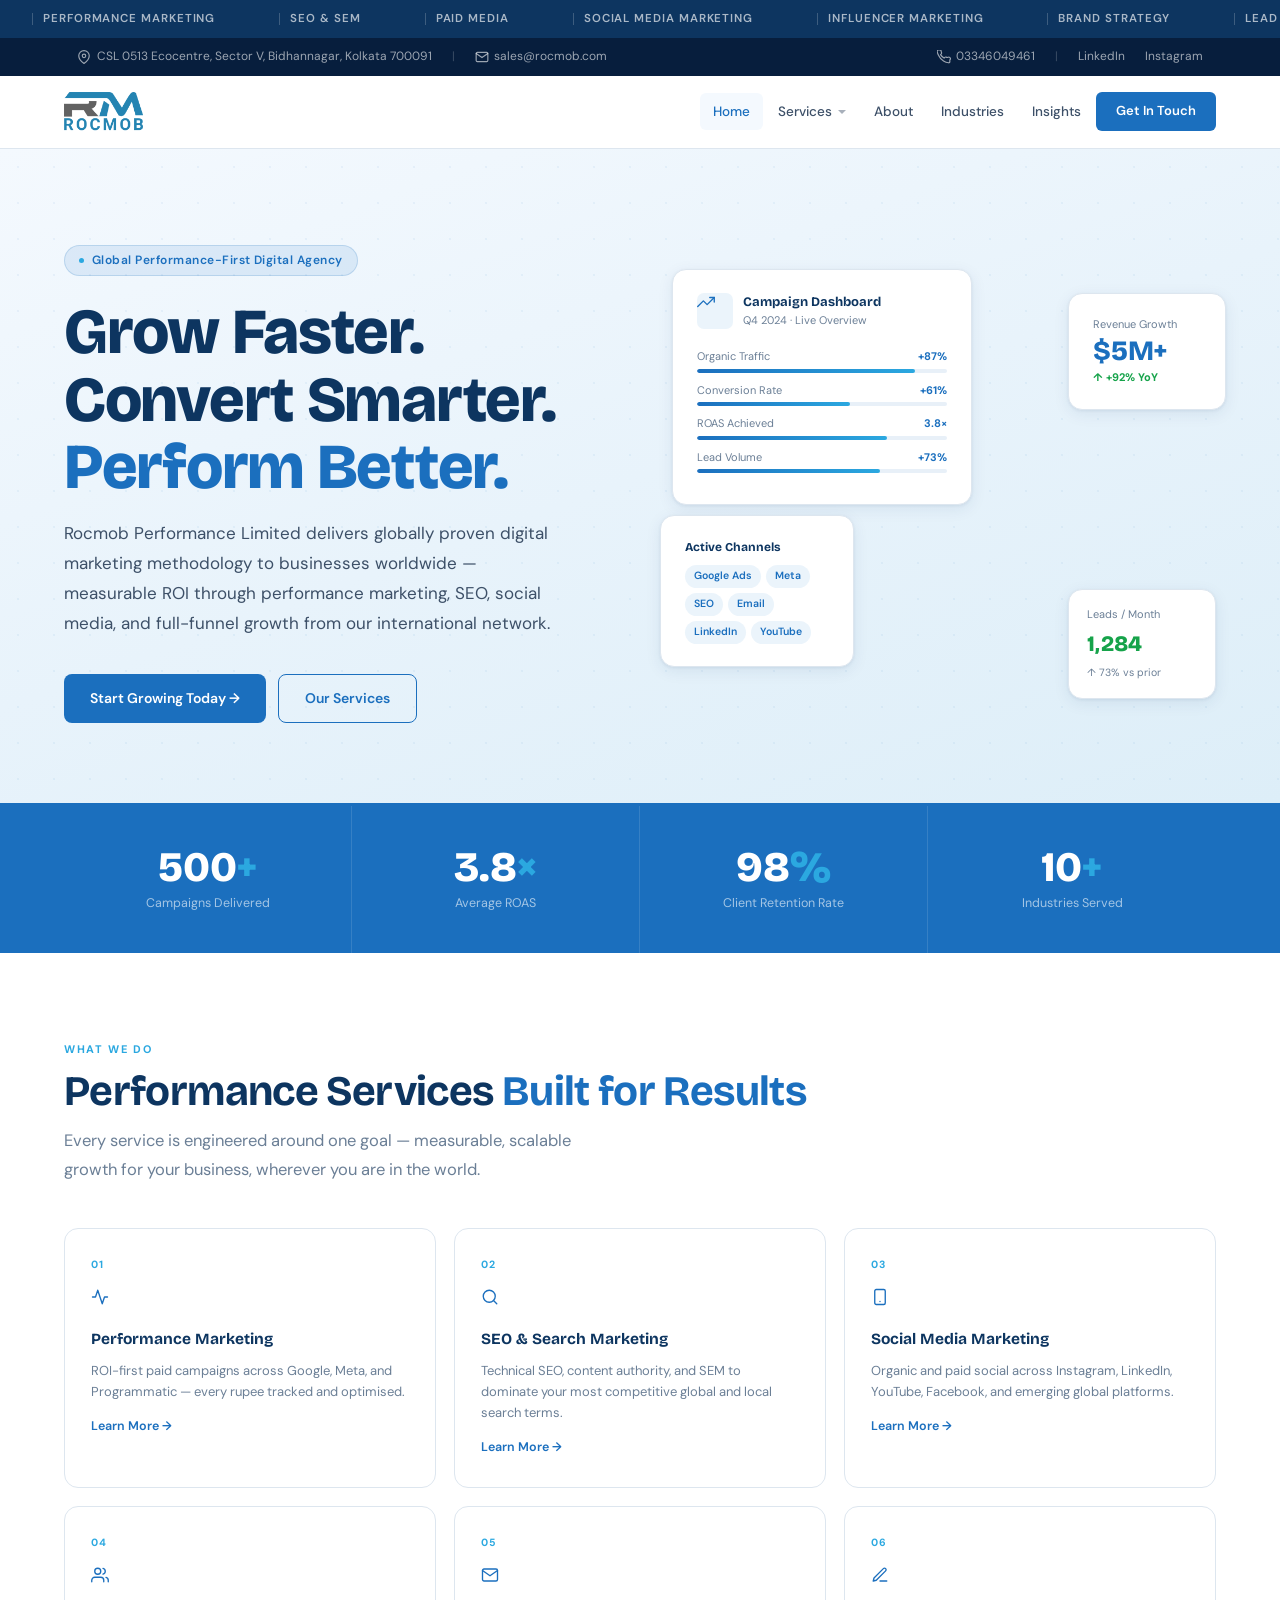
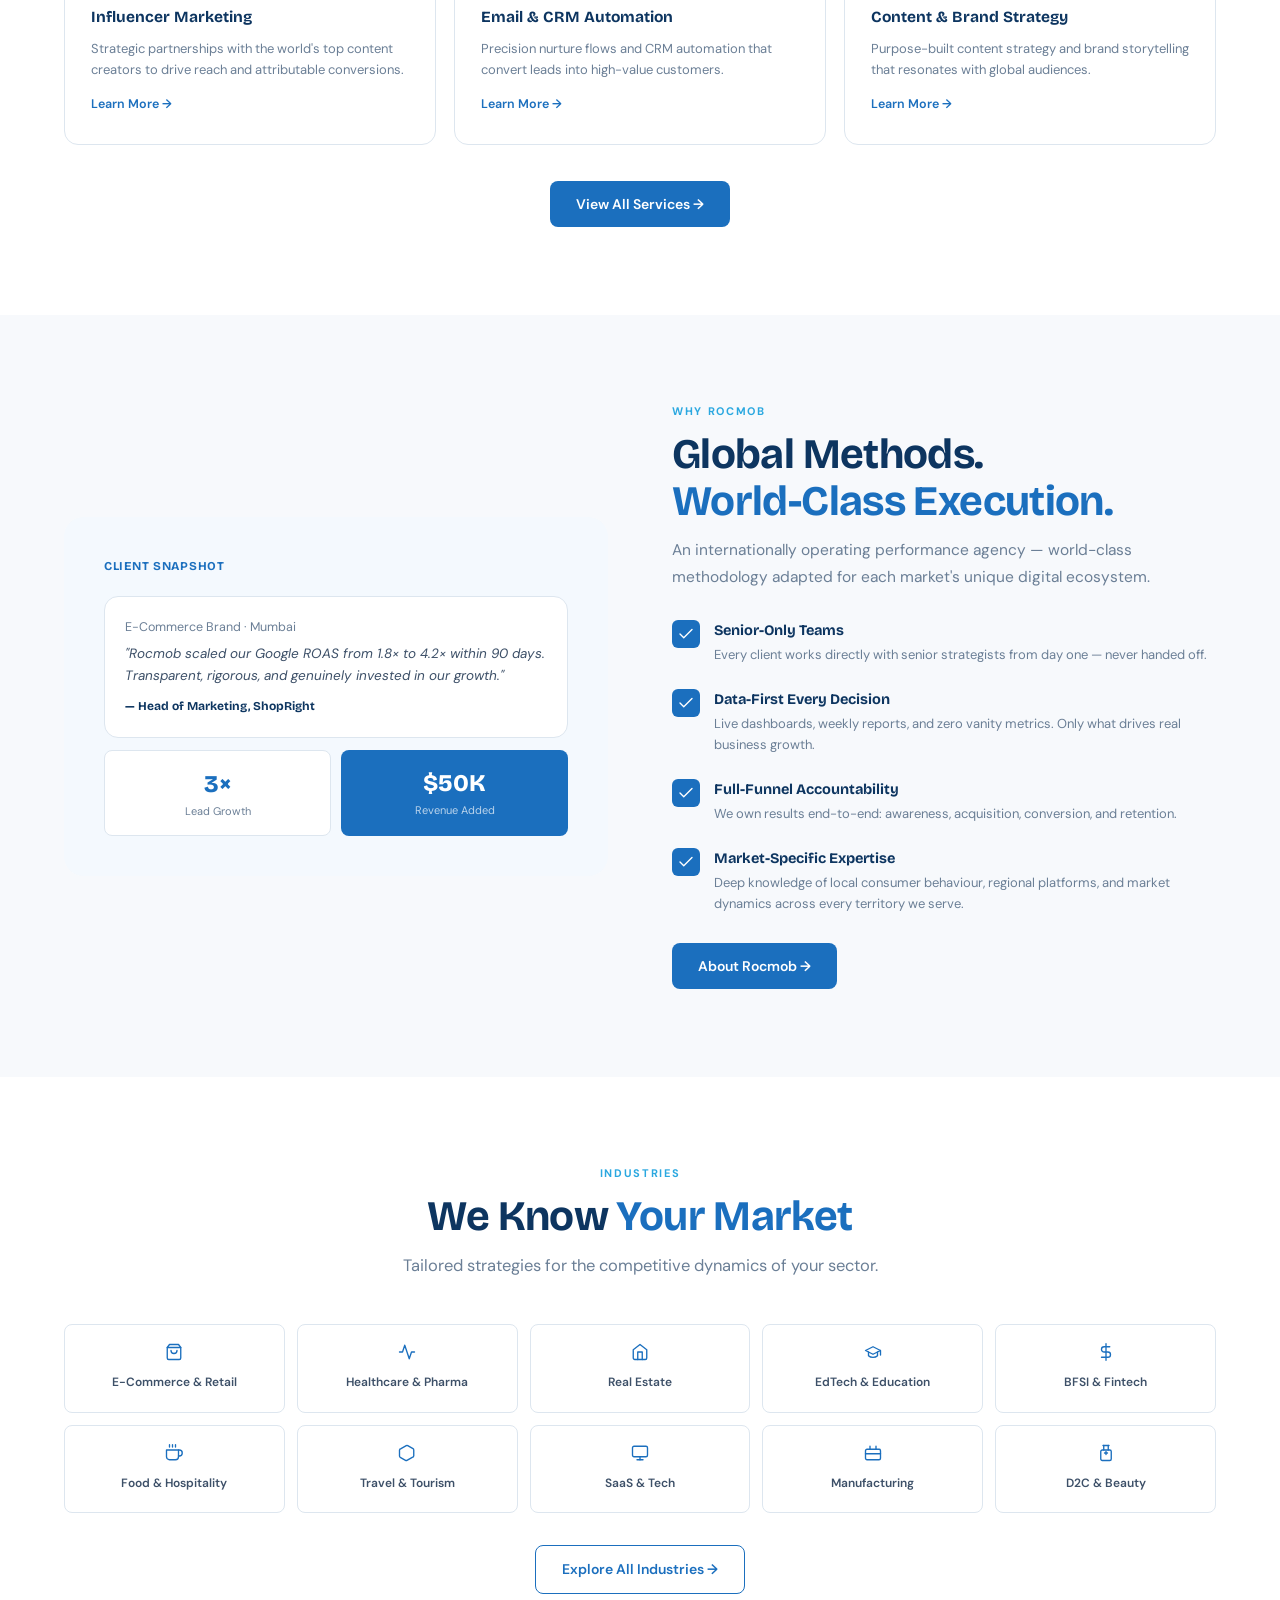
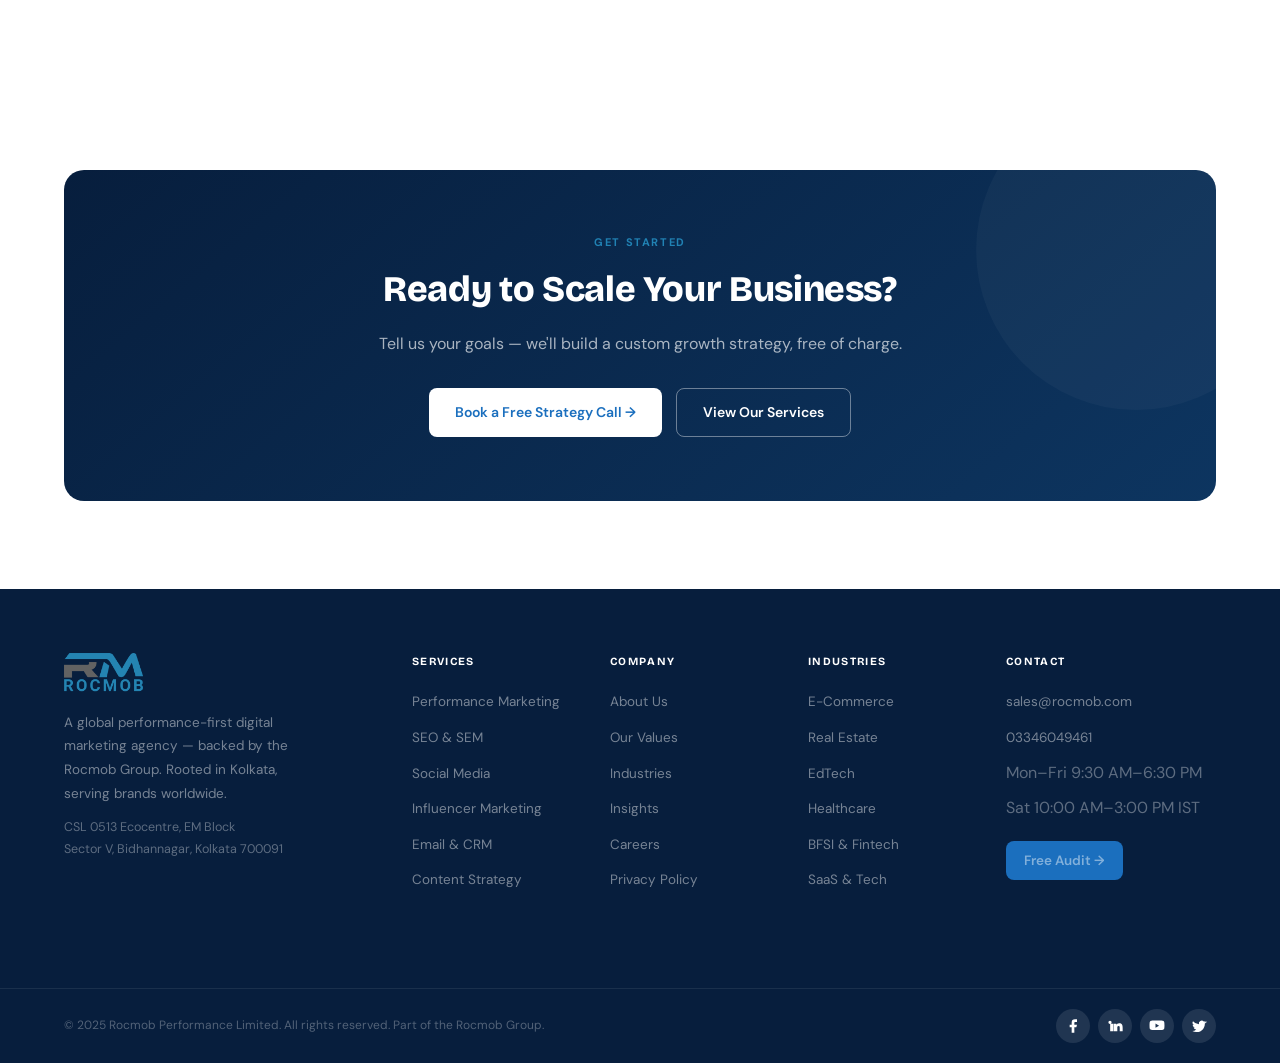
==== commit 038c6bfe: "üpdate" ====
--- a/index.html
+++ b/index.html
@@ -62,27 +62,12 @@
             margin: 18px 0 36px;
             max-width: 500px;
         }
-        
-        .hero-kpi {
+        /* Hero CTA buttons with subtle spacing below */
+        
+        .hero-cta-row {
             display: flex;
-            gap: 28px;
-            padding-top: 28px;
-            border-top: 1px solid rgba(27, 111, 190, 0.14);
-            margin-top: 4px;
-        }
-        
-        .kpi-num {
-            font-family: 'Bricolage Grotesque', sans-serif;
-            font-size: 24px;
-            font-weight: 800;
-            color: var(--blue);
-            line-height: 1;
-        }
-        
-        .kpi-lbl {
-            font-size: 11.5px;
-            color: var(--muted);
-            margin-top: 3px;
+            gap: 12px;
+            flex-wrap: wrap;
         }
         /* Dashboard cards */
         
@@ -321,7 +306,7 @@
             color: var(--muted);
             line-height: 1.6;
         }
-        /* Ind */
+        /* Industries */
         
         .ind-g {
             display: grid;
@@ -395,11 +380,16 @@
             color: rgba(255, 255, 255, 0.65);
             margin-bottom: 32px;
         }
-        
-
-.social-icon:hover svg {
-    transform: scale(1.2); /* icon zoom */
-}
+        /* Stats bar — enhanced with a subtle top accent line */
+        
+        .stats-bar {
+            border-top: 3px solid var(--blue);
+        }
+        
+        .social-icon:hover svg {
+            transform: scale(1.2);
+        }
+        
         @media(max-width:960px) {
             .hero-grid,
             .why-r {
@@ -415,55 +405,87 @@
                 grid-template-columns: repeat(3, 1fr);
             }
         }
-
-        /* Tablet */
+        
         @media(max-width:768px) {
-            .hero { padding: 52px 0 44px; }
-            .hero-grid { gap: 32px !important; }
-            .hero-desc { font-size: 15.5px; max-width: 100%; }
-            .hero-kpi { flex-wrap: wrap; gap: 20px; }
-            .svc-grid { grid-template-columns: 1fr 1fr; }
-            .ind-g { grid-template-columns: repeat(3, 1fr); }
-            .cta-box { padding: 44px 28px; }
-            .cta-box h2 { font-size: clamp(22px, 5vw, 30px); }
-            .cta-box > div > div[style*="display:flex"] {
+            .hero {
+                padding: 52px 0 44px;
+            }
+            .hero-grid {
+                gap: 32px !important;
+            }
+            .hero-desc {
+                font-size: 15.5px;
+                max-width: 100%;
+            }
+            .svc-grid {
+                grid-template-columns: 1fr 1fr;
+            }
+            .ind-g {
+                grid-template-columns: repeat(3, 1fr);
+            }
+            .cta-box {
+                padding: 44px 28px;
+            }
+            .cta-box h2 {
+                font-size: clamp(22px, 5vw, 30px);
+            }
+            .cta-box>div>div[style*="display:flex"] {
                 flex-wrap: wrap !important;
                 justify-content: center !important;
             }
         }
-
-        /* Mobile */
+        
         @media(max-width:480px) {
-            .svc-grid { grid-template-columns: 1fr; }
-            .ind-g { grid-template-columns: repeat(2, 1fr); }
-            .cta-box { padding: 36px 20px; }
-            .hero { padding: 40px 0 36px; }
-            .hero-kpi { flex-direction: column; gap: 14px; }
+            .svc-grid {
+                grid-template-columns: 1fr;
+            }
+            .ind-g {
+                grid-template-columns: repeat(2, 1fr);
+            }
+            .cta-box {
+                padding: 36px 20px;
+            }
+            .hero {
+                padding: 40px 0 36px;
+            }
+            .hero-cta-row {
+                flex-direction: column;
+            }
         }
     </style>
 </head>
 
 <body>
     <div class="ticker">
-        <div class="tk-track"><span class="tk-item">Performance Marketing</span><span class="tk-item">SEO &amp; SEM</span><span class="tk-item">Paid Media</span><span class="tk-item">Social Media Marketing</span><span class="tk-item">Influencer Marketing</span><span class="tk-item">Brand Strategy</span>
+        <div class="tk-track">
+            <span class="tk-item">Performance Marketing</span><span class="tk-item">SEO &amp; SEM</span><span class="tk-item">Paid Media</span><span class="tk-item">Social Media Marketing</span><span class="tk-item">Influencer Marketing</span><span class="tk-item">Brand Strategy</span>
             <span class="tk-item">Lead Generation</span><span class="tk-item">Email &amp; CRM</span><span class="tk-item">Content Marketing</span><span class="tk-item">Conversion Optimisation</span><span class="tk-item">Google Ads</span><span class="tk-item">Meta Advertising</span>
             <span class="tk-item">Performance Marketing</span><span class="tk-item">SEO &amp; SEM</span><span class="tk-item">Paid Media</span><span class="tk-item">Social Media Marketing</span><span class="tk-item">Influencer Marketing</span><span class="tk-item">Brand Strategy</span>
-            <span class="tk-item">Lead Generation</span><span class="tk-item">Email &amp; CRM</span><span class="tk-item">Content Marketing</span><span class="tk-item">Conversion Optimisation</span><span class="tk-item">Google Ads</span><span class="tk-item">Meta Advertising</span></div>
+            <span class="tk-item">Lead Generation</span><span class="tk-item">Email &amp; CRM</span><span class="tk-item">Content Marketing</span><span class="tk-item">Conversion Optimisation</span><span class="tk-item">Google Ads</span><span class="tk-item">Meta Advertising</span>
+        </div>
     </div>
+
     <div class="topbar">
         <div class="topbar-l">
-            <a href="https://maps.app.goo.gl/XQaKYKdHNQYxbWKZ6" target="_blank" rel="noopener" style="display:flex;align-items:center;gap:6px;"><svg width="14" height="14" viewBox="0 0 24 24" fill="none" stroke="currentColor" stroke-width="2" stroke-linecap="round" stroke-linejoin="round" style="flex-shrink:0;"><path d="M21 10c0 7-9 13-9 13s-9-6-9-13a9 9 0 0118 0z"/><circle cx="12" cy="10" r="3"/></svg> CSL 0513 Ecocentre, Sector V, Bidhannagar, Kolkata 700091</a>
-            <span class="sep">|</span><a href="mailto:sales@rocmob.com" style="display:flex;align-items:center;gap:5px;"><svg width="14" height="14" viewBox="0 0 24 24" fill="none" stroke="currentColor" stroke-width="2" stroke-linecap="round" stroke-linejoin="round" style="flex-shrink:0;"><path d="M4 4h16c1.1 0 2 .9 2 2v12c0 1.1-.9 2-2 2H4c-1.1 0-2-.9-2-2V6c0-1.1.9-2 2-2z"/><polyline points="22,6 12,13 2,6"/></svg>sales@rocmob.com</a>
+            <a href="https://maps.app.goo.gl/XQaKYKdHNQYxbWKZ6" target="_blank" rel="noopener" style="display:flex;align-items:center;gap:6px;">
+                <svg width="14" height="14" viewBox="0 0 24 24" fill="none" stroke="currentColor" stroke-width="2" stroke-linecap="round" stroke-linejoin="round" style="flex-shrink:0;"><path d="M21 10c0 7-9 13-9 13s-9-6-9-13a9 9 0 0118 0z"/><circle cx="12" cy="10" r="3"/></svg>                CSL 0513 Ecocentre, Sector V, Bidhannagar, Kolkata 700091
+            </a>
+            <span class="sep">|</span>
+            <a href="mailto:sales@rocmob.com" style="display:flex;align-items:center;gap:5px;">
+                <svg width="14" height="14" viewBox="0 0 24 24" fill="none" stroke="currentColor" stroke-width="2" stroke-linecap="round" stroke-linejoin="round" style="flex-shrink:0;"><path d="M4 4h16c1.1 0 2 .9 2 2v12c0 1.1-.9 2-2 2H4c-1.1 0-2-.9-2-2V6c0-1.1.9-2 2-2z"/><polyline points="22,6 12,13 2,6"/></svg>                sales@rocmob.com
+            </a>
         </div>
         <div class="topbar-r">
-            <a href="tel:03346049461" style="display:flex;align-items:center;gap:5px;"><svg width="14" height="14" viewBox="0 0 24 24" fill="none" stroke="currentColor" stroke-width="2" stroke-linecap="round" stroke-linejoin="round" style="flex-shrink:0;"><path d="M22 16.92v3a2 2 0 01-2.18 2 19.79 19.79 0 01-8.63-3.07A19.5 19.5 0 013.07 9.81 19.79 19.79 0 01.1 1.18 2 2 0 012.09 0h3a2 2 0 012 1.72c.127.96.361 1.903.7 2.81a2 2 0 01-.45 2.11L6.09 7.91a16 16 0 006 6l1.27-1.27a2 2 0 012.11-.45c.907.339 1.85.573 2.81.7A2 2 0 0122 16.92z"/></svg>03346049461</a>
+            <a href="tel:03346049461" style="display:flex;align-items:center;gap:5px;">
+                <svg width="14" height="14" viewBox="0 0 24 24" fill="none" stroke="currentColor" stroke-width="2" stroke-linecap="round" stroke-linejoin="round" style="flex-shrink:0;"><path d="M22 16.92v3a2 2 0 01-2.18 2 19.79 19.79 0 01-8.63-3.07A19.5 19.5 0 013.07 9.81 19.79 19.79 0 01.1 1.18 2 2 0 012.09 0h3a2 2 0 012 1.72c.127.96.361 1.903.7 2.81a2 2 0 01-.45 2.11L6.09 7.91a16 16 0 006 6l1.27-1.27a2 2 0 012.11-.45c.907.339 1.85.573 2.81.7A2 2 0 0122 16.92z"/></svg>                03346049461
+            </a>
             <span class="sep">|</span><a href="#">LinkedIn</a><a href="#">Instagram</a>
         </div>
     </div>
+
     <header>
         <div class="hdr-inner">
             <a href="index.html" style="display:flex;align-items:center;gap:11px;text-decoration:none;flex-shrink:0;">
-                
                 <img src="rocmob logo.png" alt="Rocmob Logo" class="nav-logo">
             </a>
             <nav>
@@ -488,12 +510,11 @@
                 </ul>
             </nav>
             <button class="nav-burger" id="navBurger" aria-label="Open menu">
-                <span></span>
-                <span></span>
-                <span></span>
+                <span></span><span></span><span></span>
             </button>
         </div>
     </header>
+
     <!-- Mobile Nav Overlay -->
     <div class="mob-nav" id="mobNav">
         <div class="mob-backdrop" id="mobBackdrop"></div>
@@ -530,12 +551,10 @@
             <div class="mob-foot">
                 <div class="mob-contact">
                     <a href="mailto:sales@rocmob.com">
-                        <svg viewBox="0 0 24 24"><path d="M4 4h16c1.1 0 2 .9 2 2v12c0 1.1-.9 2-2 2H4c-1.1 0-2-.9-2-2V6c0-1.1.9-2 2-2z"/><polyline points="22,6 12,13 2,6"/></svg>
-                        sales@rocmob.com
+                        <svg viewBox="0 0 24 24"><path d="M4 4h16c1.1 0 2 .9 2 2v12c0 1.1-.9 2-2 2H4c-1.1 0-2-.9-2-2V6c0-1.1.9-2 2-2z"/><polyline points="22,6 12,13 2,6"/></svg> sales@rocmob.com
                     </a>
                     <a href="tel:03346049461">
-                        <svg viewBox="0 0 24 24"><path d="M22 16.92v3a2 2 0 01-2.18 2 19.79 19.79 0 01-8.63-3.07A19.5 19.5 0 013.07 9.81 19.79 19.79 0 01.1 1.18 2 2 0 012.09 0h3a2 2 0 012 1.72c.127.96.361 1.903.7 2.81a2 2 0 01-.45 2.11L6.09 7.91a16 16 0 006 6l1.27-1.27a2 2 0 012.11-.45c.907.339 1.85.573 2.81.7A2 2 0 0122 16.92z"/></svg>
-                        033 4604 9461
+                        <svg viewBox="0 0 24 24"><path d="M22 16.92v3a2 2 0 01-2.18 2 19.79 19.79 0 01-8.63-3.07A19.5 19.5 0 013.07 9.81 19.79 19.79 0 01.1 1.18 2 2 0 012.09 0h3a2 2 0 012 1.72c.127.96.361 1.903.7 2.81a2 2 0 01-.45 2.11L6.09 7.91a16 16 0 006 6l1.27-1.27a2 2 0 012.11-.45c.907.339 1.85.573 2.81.7A2 2 0 0122 16.92z"/></svg>                        033 4604 9461
                     </a>
                 </div>
                 <p style="font-size:11.5px;color:var(--muted);">Mon–Fri 9:30 AM–6:30 PM IST</p>
@@ -543,36 +562,25 @@
         </div>
     </div>
 
-
+    <!-- ═══════════════════ HERO ═══════════════════ -->
     <section class="hero">
         <div class="wrap hero-grid">
             <div>
                 <div class="hero-badge"><span class="h-dot"></span>Global Performance-First Digital Agency</div>
                 <h1 class="disp">Grow Faster.<br>Convert Smarter.<br><span>Perform Better.</span></h1>
                 <p class="hero-desc">Rocmob Performance Limited delivers globally proven digital marketing methodology to businesses worldwide — measurable ROI through performance marketing, SEO, social media, and full-funnel growth from our international network.</p>
-                <div style="display:flex;gap:12px;flex-wrap:wrap;">
+                <!-- CTA buttons only — stats live in the stats bar below -->
+                <div class="hero-cta-row">
                     <a href="contact.html" class="btn btn-primary">Start Growing Today →</a>
                     <a href="services.html" class="btn btn-outline">Our Services</a>
-                </div>
-                <div class="hero-kpi">
-                    <div>
-                        <div class="kpi-num">500+</div>
-                        <div class="kpi-lbl">Campaigns Delivered</div>
-                    </div>
-                    <div>
-                        <div class="kpi-num">3.8×</div>
-                        <div class="kpi-lbl">Average ROAS</div>
-                    </div>
-                    <div>
-                        <div class="kpi-num">98%</div>
-                        <div class="kpi-lbl">Client Retention</div>
-                    </div>
                 </div>
             </div>
             <div class="dash-wrap">
                 <div class="dc dc-main">
                     <div class="dc-hd">
-                        <div class="dc-ico" style="color:var(--blue);display:block;"><svg width="18" height="18" viewBox="0 0 24 24" fill="none" stroke="currentColor" stroke-width="1.8" stroke-linecap="round" stroke-linejoin="round" style="flex-shrink:0;"><polyline points="23 6 13.5 15.5 8.5 10.5 1 18"/><polyline points="17 6 23 6 23 12"/></svg></div>
+                        <div class="dc-ico" style="color:var(--blue);display:block;">
+                            <svg width="18" height="18" viewBox="0 0 24 24" fill="none" stroke="currentColor" stroke-width="1.8" stroke-linecap="round" stroke-linejoin="round" style="flex-shrink:0;"><polyline points="23 6 13.5 15.5 8.5 10.5 1 18"/><polyline points="17 6 23 6 23 12"/></svg>
+                        </div>
                         <div>
                             <div class="dc-hd-txt">Campaign Dashboard</div>
                             <div class="dc-hd-sub">Q4 2024 · Live Overview</div>
@@ -624,6 +632,7 @@
         </div>
     </section>
 
+    <!-- ═══════════════════ STATS BAR (single source of truth for KPIs) ═══════════════════ -->
     <div class="stats-bar">
         <div class="stats-inner">
             <div class="stat">
@@ -645,6 +654,7 @@
         </div>
     </div>
 
+    <!-- ═══════════════════ SERVICES ═══════════════════ -->
     <section class="sec">
         <div class="wrap">
             <span class="lbl">What We Do</span>
@@ -653,42 +663,42 @@
             <div class="svc-grid">
                 <a href="services.html#perf" class="svc">
                     <div class="svc-n">01</div>
-                    <div style="margin-bottom:14px;color:var(--blue);"><svg width="18" height="18" viewBox="0 0 24 24" fill="none" stroke="currentColor" stroke-width="1.8" stroke-linecap="round" stroke-linejoin="round" style="flex-shrink:0;"><polyline points="22 12 18 12 15 21 9 3 6 12 2 12"/></svg></div>
+                    <div style="margin-bottom:14px;color:var(--blue);"><svg width="18" height="18" viewBox="0 0 24 24" fill="none" stroke="currentColor" stroke-width="1.8" stroke-linecap="round" stroke-linejoin="round"><polyline points="22 12 18 12 15 21 9 3 6 12 2 12"/></svg></div>
                     <h3>Performance Marketing</h3>
                     <p>ROI-first paid campaigns across Google, Meta, and Programmatic — every rupee tracked and optimised.</p>
                     <div class="svc-arr">Learn More →</div>
                 </a>
                 <a href="services.html#seo" class="svc">
                     <div class="svc-n">02</div>
-                    <div style="margin-bottom:14px;color:var(--blue);"><svg width="18" height="18" viewBox="0 0 24 24" fill="none" stroke="currentColor" stroke-width="1.8" stroke-linecap="round" stroke-linejoin="round" style="flex-shrink:0;"><circle cx="11" cy="11" r="8"/><line x1="21" y1="21" x2="16.65" y2="16.65"/></svg></div>
+                    <div style="margin-bottom:14px;color:var(--blue);"><svg width="18" height="18" viewBox="0 0 24 24" fill="none" stroke="currentColor" stroke-width="1.8" stroke-linecap="round" stroke-linejoin="round"><circle cx="11" cy="11" r="8"/><line x1="21" y1="21" x2="16.65" y2="16.65"/></svg></div>
                     <h3>SEO &amp; Search Marketing</h3>
                     <p>Technical SEO, content authority, and SEM to dominate your most competitive global and local search terms.</p>
                     <div class="svc-arr">Learn More →</div>
                 </a>
                 <a href="services.html#social" class="svc">
                     <div class="svc-n">03</div>
-                    <div style="margin-bottom:14px;color:var(--blue);"><svg width="18" height="18" viewBox="0 0 24 24" fill="none" stroke="currentColor" stroke-width="1.8" stroke-linecap="round" stroke-linejoin="round" style="flex-shrink:0;"><rect x="5" y="2" width="14" height="20" rx="2" ry="2"/><line x1="12" y1="18" x2="12.01" y2="18"/></svg></div>
+                    <div style="margin-bottom:14px;color:var(--blue);"><svg width="18" height="18" viewBox="0 0 24 24" fill="none" stroke="currentColor" stroke-width="1.8" stroke-linecap="round" stroke-linejoin="round"><rect x="5" y="2" width="14" height="20" rx="2" ry="2"/><line x1="12" y1="18" x2="12.01" y2="18"/></svg></div>
                     <h3>Social Media Marketing</h3>
                     <p>Organic and paid social across Instagram, LinkedIn, YouTube, Facebook, and emerging global platforms.</p>
                     <div class="svc-arr">Learn More →</div>
                 </a>
                 <a href="services.html#influencer" class="svc">
                     <div class="svc-n">04</div>
-                    <div style="margin-bottom:14px;color:var(--blue);"><svg width="18" height="18" viewBox="0 0 24 24" fill="none" stroke="currentColor" stroke-width="1.8" stroke-linecap="round" stroke-linejoin="round" style="flex-shrink:0;"><path d="M17 21v-2a4 4 0 00-4-4H5a4 4 0 00-4 4v2"/><circle cx="9" cy="7" r="4"/><path d="M23 21v-2a4 4 0 00-3-3.87"/><path d="M16 3.13a4 4 0 010 7.75"/></svg></div>
+                    <div style="margin-bottom:14px;color:var(--blue);"><svg width="18" height="18" viewBox="0 0 24 24" fill="none" stroke="currentColor" stroke-width="1.8" stroke-linecap="round" stroke-linejoin="round"><path d="M17 21v-2a4 4 0 00-4-4H5a4 4 0 00-4 4v2"/><circle cx="9" cy="7" r="4"/><path d="M23 21v-2a4 4 0 00-3-3.87"/><path d="M16 3.13a4 4 0 010 7.75"/></svg></div>
                     <h3>Influencer Marketing</h3>
                     <p>Strategic partnerships with the world's top content creators to drive reach and attributable conversions.</p>
                     <div class="svc-arr">Learn More →</div>
                 </a>
                 <a href="services.html#email" class="svc">
                     <div class="svc-n">05</div>
-                    <div style="margin-bottom:14px;color:var(--blue);"><svg width="18" height="18" viewBox="0 0 24 24" fill="none" stroke="currentColor" stroke-width="1.8" stroke-linecap="round" stroke-linejoin="round" style="flex-shrink:0;"><path d="M4 4h16c1.1 0 2 .9 2 2v12c0 1.1-.9 2-2 2H4c-1.1 0-2-.9-2-2V6c0-1.1.9-2 2-2z"/><polyline points="22,6 12,13 2,6"/></svg></div>
+                    <div style="margin-bottom:14px;color:var(--blue);"><svg width="18" height="18" viewBox="0 0 24 24" fill="none" stroke="currentColor" stroke-width="1.8" stroke-linecap="round" stroke-linejoin="round"><path d="M4 4h16c1.1 0 2 .9 2 2v12c0 1.1-.9 2-2 2H4c-1.1 0-2-.9-2-2V6c0-1.1.9-2 2-2z"/><polyline points="22,6 12,13 2,6"/></svg></div>
                     <h3>Email &amp; CRM Automation</h3>
                     <p>Precision nurture flows and CRM automation that convert leads into high-value customers.</p>
                     <div class="svc-arr">Learn More →</div>
                 </a>
                 <a href="services.html#content" class="svc">
                     <div class="svc-n">06</div>
-                    <div style="margin-bottom:14px;color:var(--blue);"><svg width="18" height="18" viewBox="0 0 24 24" fill="none" stroke="currentColor" stroke-width="1.8" stroke-linecap="round" stroke-linejoin="round" style="flex-shrink:0;"><path d="M12 20h9"/><path d="M16.5 3.5a2.121 2.121 0 013 3L7 19l-4 1 1-4L16.5 3.5z"/></svg></div>
+                    <div style="margin-bottom:14px;color:var(--blue);"><svg width="18" height="18" viewBox="0 0 24 24" fill="none" stroke="currentColor" stroke-width="1.8" stroke-linecap="round" stroke-linejoin="round"><path d="M12 20h9"/><path d="M16.5 3.5a2.121 2.121 0 013 3L7 19l-4 1 1-4L16.5 3.5z"/></svg></div>
                     <h3>Content &amp; Brand Strategy</h3>
                     <p>Purpose-built content strategy and brand storytelling that resonates with global audiences.</p>
                     <div class="svc-arr">Learn More →</div>
@@ -698,6 +708,7 @@
         </div>
     </section>
 
+    <!-- ═══════════════════ WHY ROCMOB ═══════════════════ -->
     <section class="sec sec-alt">
         <div class="wrap">
             <div class="g2" style="align-items:center;gap:64px;">
@@ -725,28 +736,28 @@
                     <p style="font-size:15.5px;color:var(--muted);line-height:1.75;margin-bottom:28px;">An internationally operating performance agency — world-class methodology adapted for each market's unique digital ecosystem.</p>
                     <div>
                         <div class="why-item">
-                            <div class="why-ck"><svg width="18" height="18" viewBox="0 0 24 24" fill="none" stroke="currentColor" stroke-width="1.8" stroke-linecap="round" stroke-linejoin="round" style="flex-shrink:0;"><polyline points="20 6 9 17 4 12"/></svg></div>
+                            <div class="why-ck"><svg width="18" height="18" viewBox="0 0 24 24" fill="none" stroke="currentColor" stroke-width="1.8" stroke-linecap="round" stroke-linejoin="round"><polyline points="20 6 9 17 4 12"/></svg></div>
                             <div>
                                 <h4>Senior-Only Teams</h4>
                                 <p>Every client works directly with senior strategists from day one — never handed off.</p>
                             </div>
                         </div>
                         <div class="why-item">
-                            <div class="why-ck"><svg width="18" height="18" viewBox="0 0 24 24" fill="none" stroke="currentColor" stroke-width="1.8" stroke-linecap="round" stroke-linejoin="round" style="flex-shrink:0;"><polyline points="20 6 9 17 4 12"/></svg></div>
+                            <div class="why-ck"><svg width="18" height="18" viewBox="0 0 24 24" fill="none" stroke="currentColor" stroke-width="1.8" stroke-linecap="round" stroke-linejoin="round"><polyline points="20 6 9 17 4 12"/></svg></div>
                             <div>
                                 <h4>Data-First Every Decision</h4>
                                 <p>Live dashboards, weekly reports, and zero vanity metrics. Only what drives real business growth.</p>
                             </div>
                         </div>
                         <div class="why-item">
-                            <div class="why-ck"><svg width="18" height="18" viewBox="0 0 24 24" fill="none" stroke="currentColor" stroke-width="1.8" stroke-linecap="round" stroke-linejoin="round" style="flex-shrink:0;"><polyline points="20 6 9 17 4 12"/></svg></div>
+                            <div class="why-ck"><svg width="18" height="18" viewBox="0 0 24 24" fill="none" stroke="currentColor" stroke-width="1.8" stroke-linecap="round" stroke-linejoin="round"><polyline points="20 6 9 17 4 12"/></svg></div>
                             <div>
                                 <h4>Full-Funnel Accountability</h4>
                                 <p>We own results end-to-end: awareness, acquisition, conversion, and retention.</p>
                             </div>
                         </div>
                         <div class="why-item">
-                            <div class="why-ck"><svg width="18" height="18" viewBox="0 0 24 24" fill="none" stroke="currentColor" stroke-width="1.8" stroke-linecap="round" stroke-linejoin="round" style="flex-shrink:0;"><polyline points="20 6 9 17 4 12"/></svg></div>
+                            <div class="why-ck"><svg width="18" height="18" viewBox="0 0 24 24" fill="none" stroke="currentColor" stroke-width="1.8" stroke-linecap="round" stroke-linejoin="round"><polyline points="20 6 9 17 4 12"/></svg></div>
                             <div>
                                 <h4>Market-Specific Expertise</h4>
                                 <p>Deep knowledge of local consumer behaviour, regional platforms, and market dynamics across every territory we serve.</p>
@@ -759,6 +770,7 @@
         </div>
     </section>
 
+    <!-- ═══════════════════ INDUSTRIES ═══════════════════ -->
     <section class="sec">
         <div class="wrap">
             <div style="text-align:center;margin-bottom:44px;">
@@ -767,21 +779,22 @@
                 <p class="sub" style="margin:0 auto;">Tailored strategies for the competitive dynamics of your sector.</p>
             </div>
             <div class="ind-g">
-                <div class="ind"><span class="ind-i" style="display:flex;justify-content:center;color:var(--blue);"><svg width="18" height="18" viewBox="0 0 24 24" fill="none" stroke="currentColor" stroke-width="1.8" stroke-linecap="round" stroke-linejoin="round" style="flex-shrink:0;"><path d="M6 2L3 6v14a2 2 0 002 2h14a2 2 0 002-2V6l-3-4z"/><line x1="3" y1="6" x2="21" y2="6"/><path d="M16 10a4 4 0 01-8 0"/></svg></span><span>E-Commerce &amp; Retail</span></div>
-                <div class="ind"><span class="ind-i" style="display:flex;justify-content:center;color:var(--blue);"><svg width="18" height="18" viewBox="0 0 24 24" fill="none" stroke="currentColor" stroke-width="1.8" stroke-linecap="round" stroke-linejoin="round" style="flex-shrink:0;"><path d="M22 12h-4l-3 9L9 3l-3 9H2"/></svg></span><span>Healthcare &amp; Pharma</span></div>
-                <div class="ind"><span class="ind-i" style="display:flex;justify-content:center;color:var(--blue);"><svg width="18" height="18" viewBox="0 0 24 24" fill="none" stroke="currentColor" stroke-width="1.8" stroke-linecap="round" stroke-linejoin="round" style="flex-shrink:0;"><path d="M3 9l9-7 9 7v11a2 2 0 01-2 2H5a2 2 0 01-2-2z"/><polyline points="9 22 9 12 15 12 15 22"/></svg></span><span>Real Estate</span></div>
-                <div class="ind"><span class="ind-i" style="display:flex;justify-content:center;color:var(--blue);"><svg width="18" height="18" viewBox="0 0 24 24" fill="none" stroke="currentColor" stroke-width="1.8" stroke-linecap="round" stroke-linejoin="round" style="flex-shrink:0;"><path d="M22 10v6M2 10l10-5 10 5-10 5z"/><path d="M6 12v5c3 3 9 3 12 0v-5"/></svg></span><span>EdTech &amp; Education</span></div>
-                <div class="ind"><span class="ind-i" style="display:flex;justify-content:center;color:var(--blue);"><svg width="18" height="18" viewBox="0 0 24 24" fill="none" stroke="currentColor" stroke-width="1.8" stroke-linecap="round" stroke-linejoin="round" style="flex-shrink:0;"><line x1="12" y1="1" x2="12" y2="23"/><path d="M17 5H9.5a3.5 3.5 0 000 7h5a3.5 3.5 0 010 7H6"/></svg></span><span>BFSI &amp; Fintech</span></div>
-                <div class="ind"><span class="ind-i" style="display:flex;justify-content:center;color:var(--blue);"><svg width="18" height="18" viewBox="0 0 24 24" fill="none" stroke="currentColor" stroke-width="1.8" stroke-linecap="round" stroke-linejoin="round" style="flex-shrink:0;"><path d="M18 8h1a4 4 0 010 8h-1"/><path d="M2 8h16v9a4 4 0 01-4 4H6a4 4 0 01-4-4V8z"/><line x1="6" y1="1" x2="6" y2="4"/><line x1="10" y1="1" x2="10" y2="4"/><line x1="14" y1="1" x2="14" y2="4"/></svg></span><span>Food &amp; Hospitality</span></div>
-                <div class="ind"><span class="ind-i" style="display:flex;justify-content:center;color:var(--blue);"><svg width="18" height="18" viewBox="0 0 24 24" fill="none" stroke="currentColor" stroke-width="1.8" stroke-linecap="round" stroke-linejoin="round" style="flex-shrink:0;"><path d="M21 16V8a2 2 0 00-1-1.73l-7-4a2 2 0 00-2 0l-7 4A2 2 0 002 8v8a2 2 0 001 1.73l7 4a2 2 0 002 0l7-4A2 2 0 0021 16z"/></svg></span><span>Travel &amp; Tourism</span></div>
-                <div class="ind"><span class="ind-i" style="display:flex;justify-content:center;color:var(--blue);"><svg width="18" height="18" viewBox="0 0 24 24" fill="none" stroke="currentColor" stroke-width="1.8" stroke-linecap="round" stroke-linejoin="round" style="flex-shrink:0;"><rect x="2" y="3" width="20" height="14" rx="2" ry="2"/><line x1="8" y1="21" x2="16" y2="21"/><line x1="12" y1="17" x2="12" y2="21"/></svg></span><span>SaaS &amp; Tech</span></div>
-                <div class="ind"><span class="ind-i" style="display:flex;justify-content:center;color:var(--blue);"><svg width="18" height="18" viewBox="0 0 24 24" fill="none" stroke="currentColor" stroke-width="1.8" stroke-linecap="round" stroke-linejoin="round" style="flex-shrink:0;"><rect x="2" y="7" width="20" height="14" rx="2"/><path d="M16 7V3M8 7V3M2 13h20"/></svg></span><span>Manufacturing</span></div>
-                <div class="ind"><span class="ind-i" style="display:flex;justify-content:center;color:var(--blue);"><svg width="18" height="18" viewBox="0 0 24 24" fill="none" stroke="currentColor" stroke-width="1.8" stroke-linecap="round" stroke-linejoin="round" style="flex-shrink:0;"><path d="M9 2v6"/><path d="M15 2v6"/><path d="M8 2h8"/><rect x="5" y="8" width="14" height="14" rx="2"/><path d="M10 12h4M12 10v4"/></svg></span><span>D2C &amp; Beauty</span></div>
+                <div class="ind"><span class="ind-i" style="display:flex;justify-content:center;color:var(--blue);"><svg width="18" height="18" viewBox="0 0 24 24" fill="none" stroke="currentColor" stroke-width="1.8" stroke-linecap="round" stroke-linejoin="round"><path d="M6 2L3 6v14a2 2 0 002 2h14a2 2 0 002-2V6l-3-4z"/><line x1="3" y1="6" x2="21" y2="6"/><path d="M16 10a4 4 0 01-8 0"/></svg></span><span>E-Commerce &amp; Retail</span></div>
+                <div class="ind"><span class="ind-i" style="display:flex;justify-content:center;color:var(--blue);"><svg width="18" height="18" viewBox="0 0 24 24" fill="none" stroke="currentColor" stroke-width="1.8" stroke-linecap="round" stroke-linejoin="round"><path d="M22 12h-4l-3 9L9 3l-3 9H2"/></svg></span><span>Healthcare &amp; Pharma</span></div>
+                <div class="ind"><span class="ind-i" style="display:flex;justify-content:center;color:var(--blue);"><svg width="18" height="18" viewBox="0 0 24 24" fill="none" stroke="currentColor" stroke-width="1.8" stroke-linecap="round" stroke-linejoin="round"><path d="M3 9l9-7 9 7v11a2 2 0 01-2 2H5a2 2 0 01-2-2z"/><polyline points="9 22 9 12 15 12 15 22"/></svg></span><span>Real Estate</span></div>
+                <div class="ind"><span class="ind-i" style="display:flex;justify-content:center;color:var(--blue);"><svg width="18" height="18" viewBox="0 0 24 24" fill="none" stroke="currentColor" stroke-width="1.8" stroke-linecap="round" stroke-linejoin="round"><path d="M22 10v6M2 10l10-5 10 5-10 5z"/><path d="M6 12v5c3 3 9 3 12 0v-5"/></svg></span><span>EdTech &amp; Education</span></div>
+                <div class="ind"><span class="ind-i" style="display:flex;justify-content:center;color:var(--blue);"><svg width="18" height="18" viewBox="0 0 24 24" fill="none" stroke="currentColor" stroke-width="1.8" stroke-linecap="round" stroke-linejoin="round"><line x1="12" y1="1" x2="12" y2="23"/><path d="M17 5H9.5a3.5 3.5 0 000 7h5a3.5 3.5 0 010 7H6"/></svg></span><span>BFSI &amp; Fintech</span></div>
+                <div class="ind"><span class="ind-i" style="display:flex;justify-content:center;color:var(--blue);"><svg width="18" height="18" viewBox="0 0 24 24" fill="none" stroke="currentColor" stroke-width="1.8" stroke-linecap="round" stroke-linejoin="round"><path d="M18 8h1a4 4 0 010 8h-1"/><path d="M2 8h16v9a4 4 0 01-4 4H6a4 4 0 01-4-4V8z"/><line x1="6" y1="1" x2="6" y2="4"/><line x1="10" y1="1" x2="10" y2="4"/><line x1="14" y1="1" x2="14" y2="4"/></svg></span><span>Food &amp; Hospitality</span></div>
+                <div class="ind"><span class="ind-i" style="display:flex;justify-content:center;color:var(--blue);"><svg width="18" height="18" viewBox="0 0 24 24" fill="none" stroke="currentColor" stroke-width="1.8" stroke-linecap="round" stroke-linejoin="round"><path d="M21 16V8a2 2 0 00-1-1.73l-7-4a2 2 0 00-2 0l-7 4A2 2 0 002 8v8a2 2 0 001 1.73l7 4a2 2 0 002 0l7-4A2 2 0 0021 16z"/></svg></span><span>Travel &amp; Tourism</span></div>
+                <div class="ind"><span class="ind-i" style="display:flex;justify-content:center;color:var(--blue);"><svg width="18" height="18" viewBox="0 0 24 24" fill="none" stroke="currentColor" stroke-width="1.8" stroke-linecap="round" stroke-linejoin="round"><rect x="2" y="3" width="20" height="14" rx="2" ry="2"/><line x1="8" y1="21" x2="16" y2="21"/><line x1="12" y1="17" x2="12" y2="21"/></svg></span><span>SaaS &amp; Tech</span></div>
+                <div class="ind"><span class="ind-i" style="display:flex;justify-content:center;color:var(--blue);"><svg width="18" height="18" viewBox="0 0 24 24" fill="none" stroke="currentColor" stroke-width="1.8" stroke-linecap="round" stroke-linejoin="round"><rect x="2" y="7" width="20" height="14" rx="2"/><path d="M16 7V3M8 7V3M2 13h20"/></svg></span><span>Manufacturing</span></div>
+                <div class="ind"><span class="ind-i" style="display:flex;justify-content:center;color:var(--blue);"><svg width="18" height="18" viewBox="0 0 24 24" fill="none" stroke="currentColor" stroke-width="1.8" stroke-linecap="round" stroke-linejoin="round"><path d="M9 2v6"/><path d="M15 2v6"/><path d="M8 2h8"/><rect x="5" y="8" width="14" height="14" rx="2"/><path d="M10 12h4M12 10v4"/></svg></span><span>D2C &amp; Beauty</span></div>
             </div>
             <div style="text-align:center;margin-top:32px;"><a href="industries.html" class="btn btn-outline">Explore All Industries →</a></div>
         </div>
     </section>
 
+    <!-- ═══════════════════ CTA ═══════════════════ -->
     <section class="sec">
         <div class="wrap">
             <div class="cta-box">
@@ -798,15 +811,14 @@
         </div>
     </section>
 
-   <!--Footer-->
+    <!-- ═══════════════════ FOOTER ═══════════════════ -->
     <footer>
         <div class="ft-main">
             <div class="ft-grid">
                 <div class="ft-brand">
                     <a href="index.html" style="display:flex;align-items:center;gap:11px;text-decoration:none;flex-shrink:0;">
-                
-                <img src="rocmob logo.png" alt="Rocmob Logo" class="nav-logo">
-            </a>
+                        <img src="rocmob logo.png" alt="Rocmob Logo" class="nav-logo">
+                    </a>
                     <p>A global performance-first digital marketing agency — backed by the Rocmob Group. Rooted in Kolkata, serving brands worldwide.</p>
                     <p style="margin-top:12px;font-size:12.5px;color:rgba(255,255,255,0.35);">CSL 0513 Ecocentre, EM Block<br>Sector V, Bidhannagar, Kolkata 700091</p>
                 </div>
@@ -858,37 +870,22 @@
         <div class="ft-bot">
             <p>© 2025 Rocmob Performance Limited. All rights reserved. Part of the Rocmob Group.</p>
             <div class="soc">
-<!-- Facebook -->
-<a href="#" aria-label="Facebook" class="social-icon facebook">
-  <svg width="16" height="16" viewBox="0 0 24 24" fill="currentColor">
-    <path d="M18 2h-3a5 5 0 00-5 5v3H7v4h3v8h4v-8h3l1-4h-4V7a1 1 0 011-1h3z"/>
-  </svg>
-</a>
-
-<!-- LinkedIn -->
-<a href="#" aria-label="LinkedIn" class="social-icon linkedin">
-  <svg width="16" height="16" viewBox="0 0 24 24" fill="currentColor">
-    <path d="M6.94 6.5A2.44 2.44 0 114.5 4.06a2.44 2.44 0 012.44 2.44zM4.75 8.75h4.38V20H4.75zM9.75 8.75h4.2v1.54h.06c.59-1.12 2.03-2.3 4.18-2.3 4.47 0 5.29 2.94 5.29 6.76V20h-4.38v-5.06c0-1.21-.02-2.76-1.68-2.76-1.68 0-1.94 1.31-1.94 2.67V20H9.75z"/>
-  </svg>
-</a>
-
-<!-- YouTube -->
-<a href="#" aria-label="YouTube" class="social-icon youtube">
-  <svg width="16" height="16" viewBox="0 0 24 24" fill="currentColor">
-    <path d="M23 7s-.2-1.43-.82-2.06c-.78-.83-1.66-.83-2.06-.88C17.2 3.9 12 3.9 12 3.9h-.01s-5.2 0-8.12.16c-.4.05-1.28.05-2.06.88C1.2 5.57 1 7 1 7S.8 8.68.8 10.36v1.27C.8 13.32 1 15 1 15s.2 1.43.82 2.06c.78.83 1.8.8 2.26.89C6.8 18.1 12 18.1 12 18.1s5.2 0 8.12-.16c.4-.05 1.28-.05 2.06-.88.62-.63.82-2.06.82-2.06s.2-1.68.2-3.36v-1.27C23.2 8.68 23 7 23 7zM9.75 14.57V8.43l5.4 3.07-5.4 3.07z"/>
-  </svg>
-</a>
-
-<!-- Twitter -->
-<a href="#" aria-label="Twitter" class="social-icon twitter">
-  <svg width="16" height="16" viewBox="0 0 24 24" fill="currentColor">
-    <path d="M22.46 6c-.77.35-1.6.58-2.46.69a4.3 4.3 0 001.88-2.37 8.59 8.59 0 01-2.72 1.04 4.28 4.28 0 00-7.29 3.9A12.14 12.14 0 013 4.79a4.28 4.28 0 001.32 5.72 4.22 4.22 0 01-1.94-.54v.05a4.29 4.29 0 003.43 4.2 4.29 4.29 0 01-1.93.07 4.29 4.29 0 004 2.98A8.6 8.6 0 012 19.54 12.13 12.13 0 008.56 21c7.87 0 12.17-6.52 12.17-12.17 0-.18 0-.36-.01-.53A8.7 8.7 0 0024 5.1a8.48 8.48 0 01-2.54.7z"/>
-  </svg>
-</a>
-  
-</div>
+                <a href="#" aria-label="Facebook" class="social-icon facebook">
+                    <svg width="16" height="16" viewBox="0 0 24 24" fill="currentColor"><path d="M18 2h-3a5 5 0 00-5 5v3H7v4h3v8h4v-8h3l1-4h-4V7a1 1 0 011-1h3z"/></svg>
+                </a>
+                <a href="#" aria-label="LinkedIn" class="social-icon linkedin">
+                    <svg width="16" height="16" viewBox="0 0 24 24" fill="currentColor"><path d="M6.94 6.5A2.44 2.44 0 114.5 4.06a2.44 2.44 0 012.44 2.44zM4.75 8.75h4.38V20H4.75zM9.75 8.75h4.2v1.54h.06c.59-1.12 2.03-2.3 4.18-2.3 4.47 0 5.29 2.94 5.29 6.76V20h-4.38v-5.06c0-1.21-.02-2.76-1.68-2.76-1.68 0-1.94 1.31-1.94 2.67V20H9.75z"/></svg>
+                </a>
+                <a href="#" aria-label="YouTube" class="social-icon youtube">
+                    <svg width="16" height="16" viewBox="0 0 24 24" fill="currentColor"><path d="M23 7s-.2-1.43-.82-2.06c-.78-.83-1.66-.83-2.06-.88C17.2 3.9 12 3.9 12 3.9h-.01s-5.2 0-8.12.16c-.4.05-1.28.05-2.06.88C1.2 5.57 1 7 1 7S.8 8.68.8 10.36v1.27C.8 13.32 1 15 1 15s.2 1.43.82 2.06c.78.83 1.8.8 2.26.89C6.8 18.1 12 18.1 12 18.1s5.2 0 8.12-.16c.4-.05 1.28-.05 2.06-.88.62-.63.82-2.06.82-2.06s.2-1.68.2-3.36v-1.27C23.2 8.68 23 7 23 7zM9.75 14.57V8.43l5.4 3.07-5.4 3.07z"/></svg>
+                </a>
+                <a href="#" aria-label="Twitter" class="social-icon twitter">
+                    <svg width="16" height="16" viewBox="0 0 24 24" fill="currentColor"><path d="M22.46 6c-.77.35-1.6.58-2.46.69a4.3 4.3 0 001.88-2.37 8.59 8.59 0 01-2.72 1.04 4.28 4.28 0 00-7.29 3.9A12.14 12.14 0 013 4.79a4.28 4.28 0 001.32 5.72 4.22 4.22 0 01-1.94-.54v.05a4.29 4.29 0 003.43 4.2 4.29 4.29 0 01-1.93.07 4.29 4.29 0 004 2.98A8.6 8.6 0 012 19.54 12.13 12.13 0 008.56 21c7.87 0 12.17-6.52 12.17-12.17 0-.18 0-.36-.01-.53A8.7 8.7 0 0024 5.1a8.48 8.48 0 01-2.54.7z"/></svg>
+                </a>
+            </div>
         </div>
     </footer>
+
     <script>
         (function() {
             var dds = document.querySelectorAll('.has-dd');
@@ -900,7 +897,6 @@
                         d.classList.remove('open');
                     });
                     if (!isOpen) el.classList.add('open');
-                    
                 });
             });
             document.addEventListener('click', function(e) {
@@ -911,7 +907,6 @@
         })();
     </script>
     <script>
-        // Mobile nav
         (function() {
             var burger = document.getElementById('navBurger');
             var mobNav = document.getElementById('mobNav');
@@ -926,11 +921,13 @@
                 document.body.style.overflow = 'hidden';
                 burger.classList.add('open');
             }
+
             function closeNav() {
                 mobNav.classList.remove('open');
                 document.body.style.overflow = '';
                 burger.classList.remove('open');
             }
+
             if (burger) burger.addEventListener('click', openNav);
             if (mobClose) mobClose.addEventListener('click', closeNav);
             if (mobBackdrop) mobBackdrop.addEventListener('click', closeNav);
@@ -941,7 +938,6 @@
                 });
             }
         })();
-
     </script>
 </body>
 
